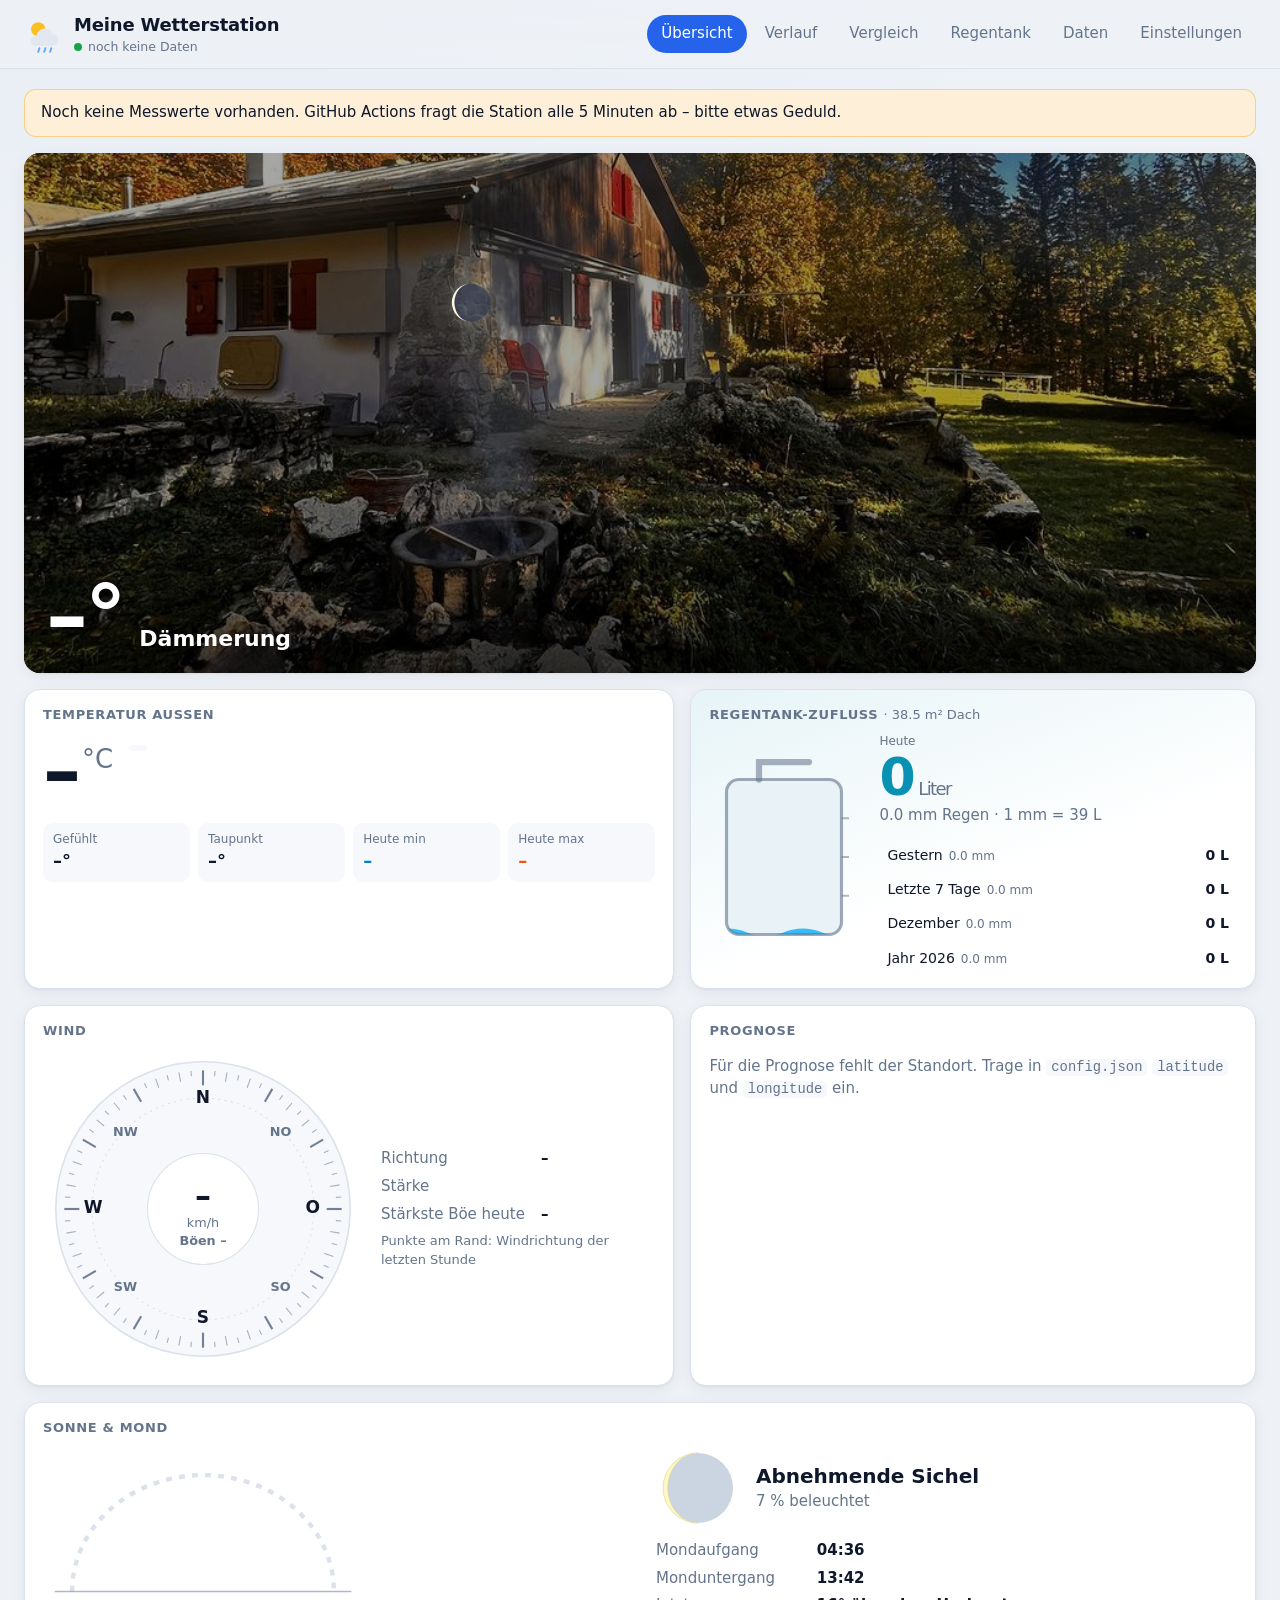
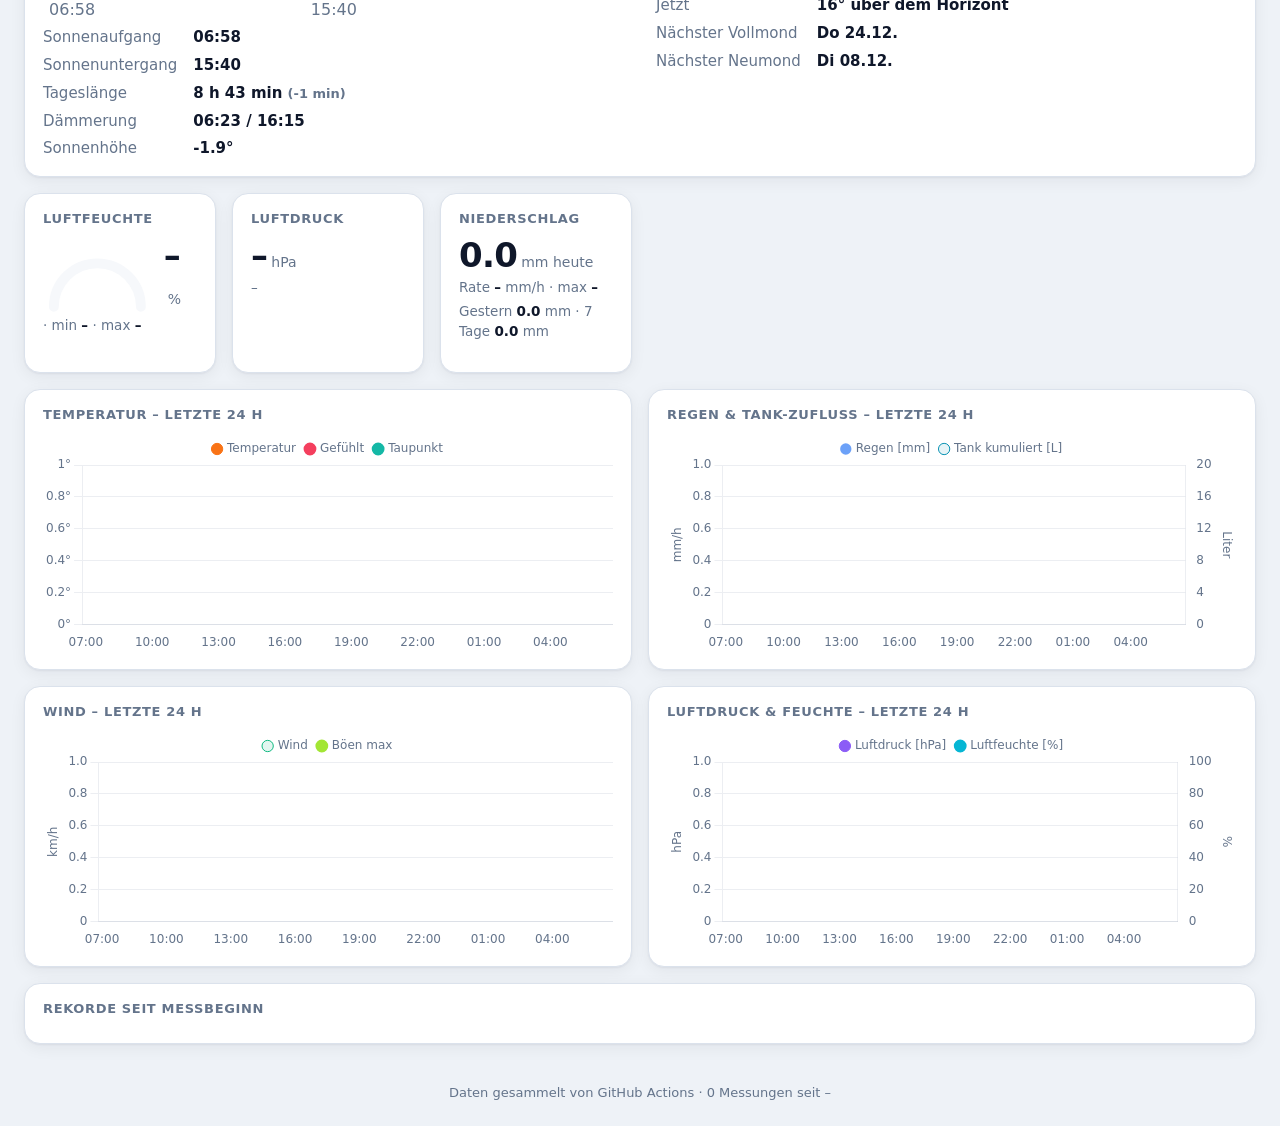
==== docs/index.html @ 7203192f "Add sun and moon: sunrise/sunset, day length, moon phase and times Computed in the browser with SunC" ====
<!doctype html>
<html lang="de-CH">
<head>
<meta charset="utf-8">
<meta name="viewport" content="width=device-width, initial-scale=1">
<meta name="theme-color" content="#0b1220">
<!-- Repository mit den gesammelten Daten (Zweig "daten") und config.json -->
<meta name="wetter-repo" content="pascalnufer75-prog/Wetterstation-">
<title>Wetterstation</title>
<link rel="icon" href="icon.svg" type="image/svg+xml">
<link rel="stylesheet" href="style.css">
</head>
<body>
<header class="topbar">
  <div class="brand">
    <svg viewBox="0 0 32 32" class="logo" aria-hidden="true"><circle cx="12" cy="12" r="6" fill="#fbbf24"/><path d="M9 26h15a5 5 0 0 0 0-10 7 7 0 0 0-13.5 1.5A4.3 4.3 0 0 0 9 26z" fill="#e2e8f0"/><path d="M13 28l-1 3M18 28l-1 3M23 28l-1 3" stroke="#60a5fa" stroke-width="1.6" stroke-linecap="round"/></svg>
    <div>
      <h1 id="stationName">Wetterstation</h1>
      <div class="status" id="status"><span class="dot"></span><span id="statusText">verbinde …</span></div>
    </div>
  </div>
  <nav class="tabs" id="tabs">
    <a href="#live" data-tab="live">Übersicht</a>
    <a href="#history" data-tab="history">Verlauf</a>
    <a href="#compare" data-tab="compare">Vergleich</a>
    <a href="#tank" data-tab="tank">Regentank</a>
    <a href="#data" data-tab="data">Daten</a>
    <a href="#settings" data-tab="settings">Einstellungen</a>
  </nav>
</header>

<main>
<div class="banner" id="banner" hidden></div>

<!-- ================================================================ ÜBERSICHT -->
<section id="tab-live" class="tab">
  <article class="scene-card" id="sceneCard">
    <img id="sceneImg" src="haus.jpg" alt="Das Haus mit der Wetterstation">
    <div class="scene-clouds"></div><div class="scene-fog"></div>
    <canvas id="sceneFx" aria-hidden="true"></canvas>
    <div id="sceneMoon" class="scene-moon" hidden></div>
    <div class="scene-info">
      <div class="scene-temp" id="sceneTemp">–</div>
      <div><div class="scene-cond" id="sceneCond">–</div><div class="scene-sub" id="sceneSub"></div></div>
    </div>
  </article>

  <div class="hero">
    <article class="card temp-card">
      <div class="card-title">Temperatur aussen</div>
      <div class="temp-main">
        <span class="big" id="tNow">–</span><span class="unit">°C</span>
        <span class="trend" id="tTrend"></span>
      </div>
      <div class="temp-sub">
        <div><span class="lbl">Gefühlt</span><b id="tFeels">–</b></div>
        <div><span class="lbl">Taupunkt</span><b id="tDew">–</b></div>
        <div><span class="lbl">Heute min</span><b class="cold" id="tMin">–</b></div>
        <div><span class="lbl">Heute max</span><b class="warm" id="tMax">–</b></div>
      </div>
      <div class="spark tall"><canvas id="sparkTemp"></canvas></div>
    </article>

    <article class="card tank-card">
      <div class="card-title">Regentank-Zufluss <span class="muted" id="tankRoof"></span></div>
      <div class="tank-wrap">
        <svg viewBox="0 0 120 160" class="tank" id="tankSvg" aria-label="Regentank">
          <defs>
            <clipPath id="tankClip"><rect x="14" y="22" width="92" height="124" rx="10"/></clipPath>
            <linearGradient id="water" x1="0" x2="0" y1="0" y2="1"><stop offset="0" stop-color="#38bdf8"/><stop offset="1" stop-color="#1d4ed8"/></linearGradient>
          </defs>
          <g id="rainDrops" class="drops"></g>
          <rect x="14" y="22" width="92" height="124" rx="10" class="tank-body"/>
          <g clip-path="url(#tankClip)">
            <g id="waterGroup" transform="translate(0,146)">
              <path class="wave wave2" d="M-120 4 Q -105 -2 -90 4 T -60 4 T -30 4 T 0 4 T 30 4 T 60 4 T 90 4 T 120 4 T 150 4 T 180 4 T 210 4 T 240 4 V 200 H -120 Z" fill="#1e40af" opacity=".55"/>
              <path class="wave" d="M-120 0 Q -105 -6 -90 0 T -60 0 T -30 0 T 0 0 T 30 0 T 60 0 T 90 0 T 120 0 T 150 0 T 180 0 T 210 0 T 240 0 V 200 H -120 Z" fill="url(#water)"/>
            </g>
          </g>
          <rect x="14" y="22" width="92" height="124" rx="10" class="tank-outline"/>
          <path d="M40 22 V8 H80" class="pipe"/>
          <g class="ticks"><path d="M106 53 h6 M106 84 h6 M106 115 h6"/></g>
        </svg>
        <div class="tank-info">
          <div class="lbl">Heute</div>
          <div class="liters"><span id="lToday">–</span><small> Liter</small></div>
          <div class="muted" id="mmToday">– mm Regen</div>
          <ul class="tank-list" id="tankList"></ul>
        </div>
      </div>
    </article>
  </div>

  <div class="hero">
    <article class="card wind-big">
      <div class="card-title">Wind</div>
      <div class="wc-wrap">
        <div id="windCompass" class="wc"></div>
        <dl class="info wc-info">
          <dt>Richtung</dt><dd id="wcFrom">–</dd>
          <dt>Stärke</dt><dd id="wcBft">–</dd>
          <dt>Stärkste Böe heute</dt><dd id="wcGustMax">–</dd>
          <dt class="muted small" style="grid-column:1/-1">Punkte am Rand: Windrichtung der letzten Stunde</dt>
        </dl>
      </div>
    </article>
    <article class="card" id="forecastCard">
      <div class="card-title">Prognose</div>
      <div class="fc-body"><p class="muted">Lade Prognose …</p></div>
    </article>
  </div>

  <article class="card" id="skyCard">
    <div class="card-title">Sonne &amp; Mond</div>
    <div class="sky-body"></div>
  </article>

  <div class="grid">
    <article class="card">
      <div class="card-title">Luftfeuchte</div>
      <div class="gauge-row">
        <svg viewBox="0 0 100 60" class="gauge"><path d="M10 55 A40 40 0 0 1 90 55" class="gauge-bg"/><path d="M10 55 A40 40 0 0 1 90 55" class="gauge-fg hum" id="humArc"/></svg>
        <div class="val"><span id="hNow">–</span><small>%</small></div>
      </div>
      <div class="sub"><span id="hTrend"></span> · min <b id="hMin">–</b> · max <b id="hMax">–</b></div>
    </article>

    <article class="card">
      <div class="card-title">Luftdruck</div>
      <div class="val"><span id="pNow">–</span><small>hPa</small></div>
      <div class="sub" id="pTrend">–</div>
      <div class="spark"><canvas id="sparkPress"></canvas></div>
    </article>

    <article class="card">
      <div class="card-title">Niederschlag</div>
      <div class="val"><span id="rToday">–</span><small>mm heute</small></div>
      <div class="sub">Rate <b id="rRate">–</b> mm/h · max <b id="rRateMax">–</b></div>
      <div class="sub">Gestern <b id="rYest">–</b> mm · 7 Tage <b id="rWeek">–</b> mm</div>
    </article>

    <article class="card" id="solarCard">
      <div class="card-title">Sonne &amp; UV</div>
      <div class="val"><span id="sNow">–</span><small>W/m²</small></div>
      <div class="uv-bar"><div class="uv-marker" id="uvMarker"></div></div>
      <div class="sub">UV-Index <b id="uvNow">–</b> <span id="uvTxt" class="muted"></span> · max <b id="uvMax">–</b></div>
    </article>

    <article class="card" id="indoorCard">
      <div class="card-title">Innen</div>
      <div class="val"><span id="iTemp">–</span><small>°C</small></div>
      <div class="sub">Luftfeuchte <b id="iHum">–</b> %</div>
    </article>
  </div>

  <div class="chart-grid">
    <article class="card"><div class="card-title">Temperatur – letzte 24 h</div><div class="chart-box"><canvas id="c24Temp"></canvas></div></article>
    <article class="card"><div class="card-title">Regen &amp; Tank-Zufluss – letzte 24 h</div><div class="chart-box"><canvas id="c24Rain"></canvas></div></article>
    <article class="card"><div class="card-title">Wind – letzte 24 h</div><div class="chart-box"><canvas id="c24Wind"></canvas></div></article>
    <article class="card"><div class="card-title">Luftdruck &amp; Feuchte – letzte 24 h</div><div class="chart-box"><canvas id="c24Press"></canvas></div></article>
  </div>

  <article class="card">
    <div class="card-title">Rekorde seit Messbeginn</div>
    <div class="records" id="records"></div>
  </article>
</section>

<!-- ================================================================ VERLAUF -->
<section id="tab-history" class="tab" hidden>
  <div class="toolbar card">
    <div class="seg" id="histPresets">
      <button data-days="1">24 h</button><button data-days="7" class="on">7 Tage</button>
      <button data-days="30">30 Tage</button><button data-days="365">12 Monate</button>
      <button data-days="all">Alles</button>
    </div>
    <label>von <input type="date" id="histFrom"></label>
    <label>bis <input type="date" id="histTo"></label>
    <label>Auflösung
      <select id="histBucket">
        <option value="auto">automatisch</option><option value="raw">Rohdaten</option>
        <option value="10min">10 Minuten</option><option value="hour">Stunde</option>
        <option value="day">Tag</option><option value="month">Monat</option><option value="year">Jahr</option>
      </select>
    </label>
    <span class="muted" id="histInfo"></span>
  </div>
  <div class="summary" id="histSummary"></div>
  <div class="chart-grid wide">
    <article class="card"><div class="card-title">Temperatur <span class="muted">(Band = Min/Max)</span></div><div class="chart-box tall"><canvas id="hTemp"></canvas></div></article>
    <article class="card"><div class="card-title">Niederschlag &amp; Regentank</div><div class="chart-box tall"><canvas id="hRain"></canvas></div></article>
    <article class="card"><div class="card-title">Wind &amp; Böen</div><div class="chart-box"><canvas id="hWind"></canvas></div></article>
    <article class="card"><div class="card-title">Windrose</div><div class="rose-wrap" id="rose"></div></article>
    <article class="card"><div class="card-title">Luftdruck</div><div class="chart-box"><canvas id="hPress"></canvas></div></article>
    <article class="card"><div class="card-title">Luftfeuchte</div><div class="chart-box"><canvas id="hHum"></canvas></div></article>
    <article class="card"><div class="card-title">Sonnenstrahlung &amp; UV</div><div class="chart-box"><canvas id="hSolar"></canvas></div></article>
    <article class="card"><div class="card-title">Innenraum</div><div class="chart-box"><canvas id="hIndoor"></canvas></div></article>
  </div>
</section>

<!-- ================================================================ VERGLEICH -->
<section id="tab-compare" class="tab" hidden>
  <div class="toolbar card">
    <div class="seg" id="cmpMode">
      <button data-mode="year" class="on">Jahre</button>
      <button data-mode="month">Monate</button>
      <button data-mode="day">Tage</button>
    </div>
    <label>Messgrösse
      <select id="cmpMetric">
        <option value="rain_l_cum">Regentank kumuliert [L]</option>
        <option value="rain_l">Regentank Zufluss [L]</option>
        <option value="rain_mm">Niederschlag [mm]</option>
        <option value="temp_out">Temperatur Mittel [°C]</option>
        <option value="temp_out_max">Temperatur Max [°C]</option>
        <option value="temp_out_min">Temperatur Min [°C]</option>
        <option value="hum_out">Luftfeuchte [%]</option>
        <option value="pressure">Luftdruck [hPa]</option>
        <option value="wind_speed">Wind Mittel [km/h]</option>
        <option value="wind_gust_max">Böen Max [km/h]</option>
        <option value="solar">Sonnenstrahlung [W/m²]</option>
      </select>
    </label>
    <label>hinzufügen <input id="cmpPick" type="month"></label>
    <button class="btn" id="cmpAdd">+ Zeitraum</button>
  </div>
  <div class="chips" id="cmpChips"></div>
  <article class="card"><div class="card-title" id="cmpTitle">Vergleich</div><div class="chart-box xl"><canvas id="cmpChart"></canvas></div></article>
  <article class="card"><div class="card-title">Kennzahlen im Vergleich</div><div class="table-wrap"><table class="tbl" id="cmpTable"></table></div></article>
</section>

<!-- ================================================================ REGENTANK -->
<section id="tab-tank" class="tab" hidden>
  <article class="card formula">
    <div>
      <div class="card-title">So wird gerechnet</div>
      <p class="big-formula"><b>1 mm</b> Regen auf <b>1 m²</b> = <b>1 Liter</b></p>
      <p id="formulaText"></p>
    </div>
    <div class="kpis" id="tankKpis"></div>
  </article>
  <div class="toolbar card">
    <div class="seg" id="tankGran">
      <button data-g="day">Tage (60)</button><button data-g="month" class="on">Monate</button><button data-g="year">Jahre</button>
    </div>
    <span class="muted" id="tankInfo"></span>
  </div>
  <article class="card"><div class="card-title" id="tankChartTitle">Zufluss pro Monat</div><div class="chart-box xl"><canvas id="tankChart"></canvas></div></article>
  <article class="card"><div class="card-title">Jahresverlauf kumuliert</div><div class="chart-box tall"><canvas id="tankCum"></canvas></div></article>
  <article class="card"><div class="card-title">Monatstabelle</div><div class="table-wrap"><table class="tbl" id="tankTable"></table></div></article>
</section>

<!-- ================================================================ DATEN -->
<section id="tab-data" class="tab" hidden>
  <div class="grid two">
    <article class="card">
      <div class="card-title">Datenbank</div>
      <dl class="info" id="dbInfo"></dl>
      <a class="btn primary" href="api/export?format=sqlite" id="dlSqlite">Komplette Datenbank (SQLite) herunterladen</a>
      <p class="muted small">Die SQLite-Datei lässt sich z.B. mit „DB Browser for SQLite“, Python, R oder Excel (Power Query) öffnen.</p>
    </article>
    <article class="card">
      <div class="card-title">Export als Tabelle</div>
      <form class="form" id="exportForm">
        <label>von <input type="date" name="from" id="exFrom"></label>
        <label>bis <input type="date" name="to" id="exTo"></label>
        <label>Auflösung
          <select name="bucket">
            <option value="raw">Rohdaten (jede Messung)</option><option value="10min">10 Minuten</option>
            <option value="hour">Stunde</option><option value="day" selected>Tag</option>
            <option value="month">Monat</option><option value="year">Jahr</option>
          </select>
        </label>
        <label>Format
          <select name="format"><option value="csv">CSV (Excel)</option><option value="json">JSON</option></select>
        </label>
        <button class="btn primary" type="submit">Herunterladen</button>
      </form>
      <p class="muted small">CSV mit Semikolon getrennt – öffnet direkt in Excel. Enthält Regen in mm und den Zufluss zum Regentank in Litern.</p>
    </article>
  </div>
</section>

<!-- ================================================================ EINSTELLUNGEN -->
<section id="tab-settings" class="tab" hidden>
  <div class="grid two">
    <article class="card">
      <div class="card-title">Station &amp; Dach</div>
      <form class="form" id="settingsForm">
        <label>Name der Station <input name="station_name"></label>
        <label>Dachfläche [m²] <input name="roof_area" type="number" step="0.1" min="0.1"></label>
        <label>Abflussbeiwert <input name="runoff_coefficient" type="number" step="0.01" min="0.05" max="1">
          <small>1.0 = jeder Tropfen landet im Tank. Realistisch: Ziegel 0.8–0.9, Blech 0.9–0.95, Flachdach Kies 0.5–0.6.</small></label>
        <label>Tankvolumen [L] <input name="tank_capacity" type="number" step="1" min="0"><small>optional, 0 = unbekannt</small></label>
        <p class="static-only muted small">Diese Werte gelten nur in diesem Browser. Für alle Geräte gleichzeitig: <code>config.json</code> im Repository auf GitHub bearbeiten.</p>
        <hr class="server-only">
        <label class="server-only">Live-URL der Station <input name="source_url" placeholder="https://…"></label>
        <label class="server-only">Format
          <select name="adapter">
            <option value="auto">automatisch erkennen</option><option value="weathercloud">Weathercloud (app.weathercloud.net/d…)</option><option value="generic">JSON / Text (generisch)</option>
            <option value="ecowitt_local">Ecowitt / Froggit Gateway (get_livedata_info)</option>
            <option value="clientraw">Weather Display clientraw.txt</option><option value="cumulus">Cumulus realtime.txt</option>
          </select>
        </label>
        <label class="server-only">Abfrageintervall [s] <input name="poll_interval" type="number" min="10" step="1"></label>
        <div class="row">
          <button class="btn server-only" type="button" id="testSource">Quelle testen</button>
          <button class="btn primary" type="submit">Speichern</button>
        </div>
        <div id="settingsMsg" class="msg"></div>
      </form>
    </article>
    <article class="card server-only">
      <div class="card-title">Test-Ergebnis</div>
      <div id="testResult" class="muted">Mit „Quelle testen“ siehst du, welche Messwerte aus der Live-URL gelesen werden.</div>
    </article>
    <article class="card static-only">
      <div class="card-title">Datenquelle</div>
      <p>Die Station wird alle 5 Minuten von <b>GitHub Actions</b> abgefragt (Workflow „Wetterdaten sammeln“).
        Die Messwerte liegen als CSV-Dateien im Zweig <code>daten</code> deines Repositorys.</p>
      <p class="muted small">Station ändern: im Repository die Datei <code>config.json</code> öffnen, beim Eintrag <code>source_url</code> die neue Adresse eintragen und speichern.</p>
      <dl class="info" id="sourceInfo"></dl>
    </article>
  </div>
</section>
</main>

<footer class="foot muted small"><span id="footStore">Daten werden lokal in SQLite gespeichert</span> · <span id="footInfo"></span></footer>

<script src="vendor/chart.umd.js"></script>
<script src="vendor/chartjs-adapter-date-fns.bundle.min.js"></script>
<script src="static-backend.js"></script>
<script src="vendor/suncalc.js"></script>
<script src="extras.js"></script>
<script src="app.js"></script>
</body>
</html>
---- docs/style.css ----
:root {
  --bg: #eef2f7;
  --bg2: #e3e9f2;
  --card: #ffffff;
  --card2: #f6f8fb;
  --line: #dbe2ec;
  --text: #0f172a;
  --muted: #64748b;
  --accent: #2563eb;
  --warm: #ea580c;
  --cold: #0284c7;
  --rain: #2563eb;
  --tank: #0891b2;
  --good: #16a34a;
  --bad: #dc2626;
  --shadow: 0 1px 2px rgba(15, 23, 42, .05), 0 4px 16px rgba(15, 23, 42, .06);
  --radius: 16px;
  color-scheme: light;
}
@media (prefers-color-scheme: dark) {
  :root {
    --bg: #0b1220;
    --bg2: #0f1a2e;
    --card: #131d31;
    --card2: #18243b;
    --line: #23324d;
    --text: #e6edf7;
    --muted: #8a9bb5;
    --accent: #60a5fa;
    --warm: #fb923c;
    --cold: #38bdf8;
    --rain: #60a5fa;
    --tank: #22d3ee;
    --good: #4ade80;
    --bad: #f87171;
    --shadow: 0 1px 2px rgba(0, 0, 0, .3), 0 8px 24px rgba(0, 0, 0, .25);
    color-scheme: dark;
  }
}

* { box-sizing: border-box; }
html, body { margin: 0; }
body {
  font: 15px/1.45 system-ui, -apple-system, "Segoe UI", Roboto, "Helvetica Neue", Arial, sans-serif;
  color: var(--text);
  background: radial-gradient(1200px 600px at 10% -10%, var(--bg2), transparent), var(--bg);
  min-height: 100vh;
  font-variant-numeric: tabular-nums;
}
a { color: var(--accent); }
.muted { color: var(--muted); }
.small { font-size: 13px; }
.cold { color: var(--cold); }
.warm { color: var(--warm); }

/* ---------- Kopfzeile */
.topbar {
  position: sticky; top: 0; z-index: 10;
  display: flex; align-items: center; justify-content: space-between; gap: 16px; flex-wrap: wrap;
  padding: 12px 24px;
  background: color-mix(in srgb, var(--bg) 82%, transparent);
  backdrop-filter: blur(12px);
  border-bottom: 1px solid var(--line);
}
.brand { display: flex; align-items: center; gap: 12px; }
.logo { width: 38px; height: 38px; }
h1 { font-size: 18px; margin: 0; letter-spacing: -.01em; }
.status { font-size: 12.5px; color: var(--muted); display: flex; align-items: center; gap: 6px; }
.dot { width: 8px; height: 8px; border-radius: 50%; background: var(--muted); }
.status.ok .dot { background: var(--good); box-shadow: 0 0 0 0 var(--good); animation: pulse 2s infinite; }
.status.err .dot { background: var(--bad); }
.status.demo .dot { background: #f59e0b; }
@keyframes pulse { 0% { box-shadow: 0 0 0 0 color-mix(in srgb, var(--good) 60%, transparent); } 100% { box-shadow: 0 0 0 8px transparent; } }

.tabs { display: flex; gap: 4px; overflow-x: auto; scrollbar-width: none; }
.tabs a {
  padding: 8px 14px; border-radius: 999px; text-decoration: none; color: var(--muted);
  font-weight: 500; white-space: nowrap; transition: background .15s, color .15s;
}
.tabs a:hover { color: var(--text); background: var(--card2); }
.tabs a.on { color: #fff; background: var(--accent); }
@media (prefers-color-scheme: dark) { .tabs a.on { color: #0b1220; } }

main { max-width: 1320px; margin: 0 auto; padding: 20px 24px 40px; display: grid; gap: 16px; }
.tab { display: grid; gap: 16px; }
.tab[hidden] { display: none; }
.banner { padding: 12px 16px; border-radius: 12px; background: color-mix(in srgb, #f59e0b 16%, var(--card)); border: 1px solid color-mix(in srgb, #f59e0b 40%, transparent); }

/* ---------- Karten */
.card {
  background: var(--card); border: 1px solid var(--line); border-radius: var(--radius);
  padding: 16px 18px; box-shadow: var(--shadow); min-width: 0;
}
.card-title { font-size: 13px; font-weight: 600; color: var(--muted); text-transform: uppercase; letter-spacing: .05em; margin-bottom: 8px; }
.card-title .muted { text-transform: none; letter-spacing: 0; font-weight: 400; }
.val { font-size: 34px; font-weight: 650; letter-spacing: -.02em; line-height: 1.1; }
.val small { font-size: 14px; color: var(--muted); font-weight: 500; margin-left: 4px; letter-spacing: 0; }
.sub { color: var(--muted); font-size: 13.5px; margin-top: 4px; }
.sub b { color: var(--text); font-weight: 600; }

.hero { display: grid; grid-template-columns: 1.15fr 1fr; gap: 16px; }
.grid { display: grid; grid-template-columns: repeat(auto-fill, minmax(190px, 1fr)); gap: 16px; }
.grid.two { grid-template-columns: repeat(auto-fit, minmax(320px, 1fr)); }
.chart-grid { display: grid; grid-template-columns: repeat(auto-fit, minmax(420px, 1fr)); gap: 16px; }
.chart-box { position: relative; height: 220px; }
.chart-box.tall { height: 300px; }
.chart-box.xl { height: 380px; }

/* ---------- Temperatur */
.temp-card { display: flex; flex-direction: column; }
.temp-main { display: flex; align-items: flex-start; gap: 4px; }
.big { font-size: 76px; font-weight: 700; letter-spacing: -.04em; line-height: 1; }
.temp-main .unit { font-size: 26px; color: var(--muted); margin-top: 8px; }
.trend { margin-left: 12px; margin-top: 12px; font-size: 14px; padding: 3px 9px; border-radius: 999px; background: var(--card2); color: var(--muted); }
.trend.up { color: var(--warm); }
.trend.down { color: var(--cold); }
.temp-sub { display: grid; grid-template-columns: repeat(4, 1fr); gap: 8px; margin: 14px 0 6px; }
.temp-sub div { background: var(--card2); border-radius: 10px; padding: 8px 10px; }
.temp-sub .lbl, .lbl { display: block; font-size: 12px; color: var(--muted); }
.temp-sub b { font-size: 18px; }
.spark { position: relative; height: 50px; margin-top: 8px; }
.spark.tall { height: 76px; margin-top: auto; }

/* ---------- Tank */
.tank-card { background: linear-gradient(160deg, color-mix(in srgb, var(--tank) 10%, var(--card)), var(--card) 60%); }
.tank-wrap { display: flex; gap: 20px; align-items: center; }
.tank { width: 150px; flex: none; overflow: visible; }
.tank-body { fill: color-mix(in srgb, var(--tank) 6%, var(--card2)); }
.tank-outline { fill: none; stroke: var(--muted); stroke-width: 2.5; opacity: .6; }
.pipe { fill: none; stroke: var(--muted); stroke-width: 5; stroke-linecap: round; opacity: .55; }
.ticks path { stroke: var(--muted); stroke-width: 1.5; opacity: .5; }
#waterGroup { transition: transform 1.6s cubic-bezier(.2, .8, .2, 1); }
.wave { animation: wave 4s linear infinite; }
.wave2 { animation-duration: 6s; animation-direction: reverse; }
@keyframes wave { from { transform: translateX(0); } to { transform: translateX(60px); } }
.drops line { stroke: var(--rain); stroke-width: 2; stroke-linecap: round; animation: drop 1s linear infinite; opacity: 0; }
@keyframes drop { 0% { transform: translateY(-14px); opacity: 0; } 20% { opacity: .9; } 100% { transform: translateY(18px); opacity: 0; } }
.tank-info { flex: 1; min-width: 0; }
.liters { font-size: 52px; font-weight: 700; color: var(--tank); letter-spacing: -.03em; line-height: 1.05; }
.liters small { font-size: 18px; color: var(--muted); font-weight: 500; }
.tank-list { list-style: none; padding: 0; margin: 14px 0 0; display: grid; gap: 6px; }
.tank-list li { display: grid; grid-template-columns: 1fr auto; gap: 8px; align-items: center; font-size: 14px; position: relative; padding: 4px 8px; border-radius: 8px; overflow: hidden; }
.tank-list li .bar { position: absolute; inset: 0 auto 0 0; background: color-mix(in srgb, var(--tank) 14%, transparent); border-radius: 8px; z-index: 0; transition: width 1s; }
.tank-list li span { position: relative; z-index: 1; }
.tank-list li b { position: relative; z-index: 1; }
.tank-list li em { font-style: normal; color: var(--muted); font-size: 12px; margin-left: 6px; }

/* ---------- Gauge, Kompass, UV */
.gauge-row { display: flex; align-items: flex-end; gap: 12px; }
.gauge { width: 110px; }
.gauge-bg, .gauge-fg { fill: none; stroke-width: 9; stroke-linecap: round; }
.gauge-bg { stroke: var(--card2); }
.gauge-fg { stroke: var(--accent); stroke-dasharray: 126 126; stroke-dashoffset: 126; transition: stroke-dashoffset 1s; }
.gauge-fg.hum { stroke: #06b6d4; }
.wind-row { display: flex; gap: 10px; align-items: center; }
.compass { width: 84px; flex: none; }
.wind-card .val { font-size: 28px; }
.compass-ring { fill: var(--card2); stroke: var(--line); stroke-width: 1.5; }
.compass-ticks line { stroke: var(--muted); stroke-width: 1; opacity: .5; }
.cdir { font-size: 9px; font-weight: 700; fill: var(--muted); text-anchor: middle; }
.wind-arrow { transform-origin: 50px 50px; transition: transform 1.2s cubic-bezier(.3, 1.4, .5, 1); }
.wind-arrow path { fill: #10b981; stroke: #10b981; }
.compass-center { fill: var(--card); stroke: var(--line); }
.cspeed { font-size: 11px; font-weight: 700; fill: var(--text); text-anchor: middle; }
.uv-bar { height: 8px; border-radius: 4px; margin: 10px 0 6px; position: relative;
  background: linear-gradient(90deg, #22c55e 0 18%, #eab308 18% 45%, #f97316 45% 64%, #ef4444 64% 91%, #a855f7 91%); }
.uv-marker { position: absolute; top: -4px; width: 4px; height: 16px; border-radius: 2px; background: var(--text); left: 0; transition: left 1s; box-shadow: 0 0 0 2px var(--card); }

/* ---------- Rekorde */
.records { display: grid; grid-template-columns: repeat(auto-fill, minmax(190px, 1fr)); gap: 10px; }
.rec { background: var(--card2); border-radius: 12px; padding: 10px 12px; }
.rec .v { font-size: 19px; font-weight: 650; }
.rec .d { font-size: 12px; color: var(--muted); }

/* ---------- Werkzeugleisten, Formulare */
.toolbar { display: flex; flex-wrap: wrap; gap: 12px 18px; align-items: center; padding: 12px 16px; }
.toolbar label { display: flex; align-items: center; gap: 8px; color: var(--muted); font-size: 14px; }
.seg { display: inline-flex; background: var(--card2); border-radius: 999px; padding: 3px; border: 1px solid var(--line); flex-wrap: wrap; }
.seg button { border: 0; background: none; color: var(--muted); padding: 6px 13px; border-radius: 999px; cursor: pointer; font: inherit; font-size: 14px; }
.seg button.on { background: var(--card); color: var(--text); box-shadow: var(--shadow); font-weight: 600; }
input, select {
  font: inherit; font-size: 14px; color: var(--text); background: var(--card2);
  border: 1px solid var(--line); border-radius: 9px; padding: 7px 10px; min-width: 0;
}
input:focus, select:focus { outline: 2px solid color-mix(in srgb, var(--accent) 50%, transparent); outline-offset: 1px; }
.btn {
  display: inline-block; font: inherit; font-size: 14px; font-weight: 600; cursor: pointer; text-decoration: none;
  padding: 8px 14px; border-radius: 10px; border: 1px solid var(--line); background: var(--card2); color: var(--text);
}
.btn:hover { border-color: var(--accent); }
.btn.primary { background: var(--accent); border-color: var(--accent); color: #fff; }
@media (prefers-color-scheme: dark) { .btn.primary { color: #0b1220; } }
.form { display: grid; gap: 12px; }
.form label { display: grid; gap: 5px; font-size: 14px; color: var(--muted); }
.form small { font-size: 12px; }
.form hr { border: 0; border-top: 1px solid var(--line); width: 100%; margin: 4px 0; }
.row { display: flex; gap: 10px; flex-wrap: wrap; }
.msg { font-size: 14px; min-height: 1.2em; }
.msg.ok { color: var(--good); }
.msg.err { color: var(--bad); }
.info { display: grid; grid-template-columns: auto 1fr; gap: 6px 16px; margin: 0 0 16px; }
.info dt { color: var(--muted); }
.info dd { margin: 0; font-weight: 600; }

/* ---------- Vergleich */
.chips { display: flex; flex-wrap: wrap; gap: 8px; }
.chip { display: inline-flex; align-items: center; gap: 8px; padding: 5px 6px 5px 12px; border-radius: 999px; background: var(--card); border: 1px solid var(--line); font-size: 14px; font-weight: 600; box-shadow: var(--shadow); }
.chip i { width: 10px; height: 10px; border-radius: 50%; display: inline-block; }
.chip button { border: 0; background: var(--card2); color: var(--muted); width: 22px; height: 22px; border-radius: 50%; cursor: pointer; font-size: 14px; line-height: 1; }
.chip button:hover { color: var(--bad); }

.table-wrap { overflow-x: auto; }
.tbl { width: 100%; border-collapse: collapse; font-size: 14px; }
.tbl th, .tbl td { padding: 8px 10px; text-align: right; border-bottom: 1px solid var(--line); white-space: nowrap; }
.tbl th:first-child, .tbl td:first-child { text-align: left; }
.tbl th { color: var(--muted); font-weight: 600; font-size: 12.5px; text-transform: uppercase; letter-spacing: .03em; }
.tbl tr:hover td { background: var(--card2); }
.tbl td .bar-cell { display: inline-block; height: 8px; border-radius: 4px; background: var(--tank); vertical-align: middle; margin-right: 8px; opacity: .7; }
.tbl tfoot td { font-weight: 700; border-bottom: 0; }

.summary { display: grid; grid-template-columns: repeat(auto-fill, minmax(170px, 1fr)); gap: 12px; }
.summary .card { padding: 12px 14px; }
.summary .val { font-size: 24px; }

/* ---------- Regentank-Seite */
.formula { display: grid; grid-template-columns: minmax(260px, 1fr) 2fr; gap: 20px; align-items: center; }
.big-formula { font-size: 22px; margin: 4px 0 8px; }
.kpis { display: grid; grid-template-columns: repeat(auto-fill, minmax(140px, 1fr)); gap: 10px; }
.kpi { background: var(--card2); border-radius: 12px; padding: 10px 12px; }
.kpi .v { font-size: 24px; font-weight: 700; color: var(--tank); }
.kpi .v small { font-size: 13px; color: var(--muted); font-weight: 500; }
.kpi .l { font-size: 12px; color: var(--muted); }

.rose-wrap { display: flex; justify-content: center; align-items: center; min-height: 220px; }
.rose-wrap svg { width: 100%; max-width: 300px; }
.rose-wrap text { fill: var(--muted); font-size: 10px; text-anchor: middle; }

.foot { text-align: center; padding: 0 16px 24px; }
.card[hidden] { display: none; }
body:not(.static-mode) .static-only { display: none; }
body.static-mode .server-only { display: none; }
code { font-size: .92em; background: var(--card2); padding: 1px 5px; border-radius: 5px; }

/* ---------- Mobil */
@media (max-width: 900px) {
  .hero, .formula { grid-template-columns: 1fr; }
  .chart-grid { grid-template-columns: 1fr; }
}
@media (max-width: 560px) {
  .topbar { padding: 10px 16px; }
  main { padding: 14px 16px 30px; }
  .big { font-size: 60px; }
  .temp-sub { grid-template-columns: repeat(2, 1fr); }
  .tank-wrap { flex-direction: column; align-items: stretch; }
  .tank { width: 120px; align-self: center; }
  .chart-box.xl { height: 300px; }
}

/* ---------- Live-Bild vom Haus */
.scene-card {
  position: relative; overflow: hidden; border-radius: var(--radius); box-shadow: var(--shadow);
  height: clamp(300px, 52vw, 520px); background: #0b1220; isolation: isolate;
}
#sceneImg { position: absolute; inset: 0; width: 100%; height: 100%; object-fit: cover; object-position: 45% 58%; transition: filter 2s; }
#sceneFx { position: absolute; inset: 0; width: 100%; height: 100%; pointer-events: none; }
.scene-clouds {
  position: absolute; inset: 0 0 40% 0; pointer-events: none; opacity: calc(var(--cloud, 0) * 0.9);
  background:
    radial-gradient(60% 45% at 20% 20%, rgba(210,215,225,.9), transparent 70%),
    radial-gradient(50% 40% at 70% 10%, rgba(190,198,210,.85), transparent 70%),
    radial-gradient(45% 35% at 95% 35%, rgba(200,205,215,.8), transparent 70%),
    linear-gradient(rgba(150,160,175,.55), transparent);
  background-size: 200% 100%; animation: clouds 90s linear infinite alternate; transition: opacity 2s;
}
@keyframes clouds { from { background-position: 0 0; } to { background-position: 100% 0; } }
.scene-fog { position: absolute; inset: 0; pointer-events: none; opacity: 0; transition: opacity 2s;
  background: linear-gradient(rgba(225,230,235,.25), rgba(225,230,235,.85) 70%); }
.scene-card.fog .scene-fog { opacity: 1; }
.scene-card.frost::after { content: ""; position: absolute; inset: 0; pointer-events: none;
  background: radial-gradient(120% 90% at 50% 40%, transparent 55%, rgba(190,225,255,.35)); }
.scene-card.night::before { content: ""; position: absolute; inset: 0; pointer-events: none; z-index: 1;
  background: linear-gradient(rgba(5,10,35,.55), rgba(5,10,35,.15) 60%, rgba(5,10,35,.4)); }
.scene-info {
  position: absolute; left: 0; right: 0; bottom: 0; z-index: 2; display: flex; align-items: flex-end; gap: 16px;
  padding: 60px 22px 18px; color: #fff; background: linear-gradient(transparent, rgba(0,0,0,.6));
  text-shadow: 0 1px 8px rgba(0,0,0,.5);
}
.scene-temp { font-size: clamp(52px, 11vw, 84px); font-weight: 700; letter-spacing: -.04em; line-height: .9; }
.scene-cond { font-size: 22px; font-weight: 650; }
.scene-sub { font-size: 14px; opacity: .9; }

/* ---------- Wind-Kompass */
.wc-wrap { display: flex; gap: 18px; align-items: center; flex-wrap: wrap; }
.wc { flex: 1 1 240px; max-width: 320px; margin: 0 auto; }
.wc svg { width: 100%; display: block; }
.wc-info { flex: 1 1 180px; margin: 0; }
.wc-bg { fill: var(--card2); stroke: var(--line); stroke-width: 1.5; }
.wc-inner { fill: none; stroke: var(--line); stroke-dasharray: 2 4; }
.wc-tick { stroke: var(--muted); stroke-width: 1; opacity: .55; }
.wc-tick.major { stroke-width: 2; opacity: .9; }
.wc-label { fill: var(--muted); font-size: 12px; font-weight: 600; text-anchor: middle; }
.wc-label.card { fill: var(--text); font-size: 16px; font-weight: 800; }
.wc-trail { fill: #10b981; }
.wc-arrow { transform-origin: 150px 150px; transition: transform 1.4s cubic-bezier(.3, 1.3, .5, 1); }
.wc-from { fill: #10b981; }
.wc-shaft { stroke: #10b981; stroke-width: 4; stroke-linecap: round; opacity: .55; }
.wc-head { fill: #10b981; opacity: .8; }
.wc-center { fill: var(--card); stroke: var(--line); }
.wc-speed { font-size: 30px; font-weight: 750; fill: var(--text); text-anchor: middle; }
.wc-unit { font-size: 12px; fill: var(--muted); text-anchor: middle; }
.wc-gust { font-size: 12px; font-weight: 600; fill: var(--muted); text-anchor: middle; }

/* ---------- Prognose */
.fc-hours { display: grid; grid-template-columns: repeat(8, minmax(44px, 1fr)); gap: 4px; text-align: center; overflow-x: auto; font-size: 13px; }
.fc-h { background: var(--card2); border-radius: 10px; padding: 6px 2px; }
.fc-icon { font-size: 24px; line-height: 1.3; }
.fc-rain { color: var(--rain); font-size: 11px; min-height: 14px; }
.fc-tank { margin: 12px 0; padding: 8px 12px; border-radius: 10px; font-size: 14px;
  background: color-mix(in srgb, var(--tank) 12%, transparent); }
.fc-tank b { color: var(--tank); }
.fc-days { display: grid; gap: 4px; }
.fc-d { display: grid; grid-template-columns: 52px 30px 34px 1fr 34px minmax(96px, auto); gap: 8px; align-items: center; font-size: 14px; }
.fc-d .fc-icon { font-size: 20px; }
.fc-bar { height: 6px; border-radius: 3px; background: var(--card2); position: relative; }
.fc-bar i { position: absolute; top: 0; bottom: 0; border-radius: 3px; left: calc(var(--a) * 100%); right: calc((1 - var(--b)) * 100%);
  background: linear-gradient(90deg, var(--cold), var(--warm)); }
.fc-mm { text-align: right; color: var(--muted); font-size: 13px; }
.fc-mm b { color: var(--tank); }
@media (max-width: 560px) {
  .fc-d { grid-template-columns: 44px 26px 30px 1fr 30px; }
  .fc-mm { grid-column: 2 / -1; text-align: left; margin-top: -4px; }
}

/* ---------- Sonne & Mond */
.sky-body { display: grid; grid-template-columns: repeat(auto-fit, minmax(260px, 1fr)); gap: 20px 32px; }
.sky-col { display: grid; gap: 10px; align-content: start; }
.sky-info { margin: 0; }
.sun-arc { width: 100%; max-width: 320px; }
.arc-bg { fill: none; stroke: var(--line); stroke-width: 3; stroke-dasharray: 4 5; }
.arc-done { fill: none; stroke: #f59e0b; stroke-width: 3.5; stroke-linecap: round; }
.arc-horizon { stroke: var(--muted); stroke-width: 1; opacity: .5; }
.arc-sun { fill: #fbbf24; stroke: #fde68a; stroke-width: 4; filter: drop-shadow(0 0 6px rgba(251,191,36,.8)); }
.arc-t { font-size: 11px; fill: var(--muted); text-anchor: middle; }
.moon-row { display: flex; align-items: center; gap: 16px; }
.moon-name { font-size: 20px; font-weight: 650; }
.moon-dark { fill: #334155; }
.moon-lit { fill: #f8f4dc; }
@media (prefers-color-scheme: light) { .moon-dark { fill: #cbd5e1; } .moon-lit { fill: #fef9c3; stroke: #e2d78f; stroke-width: .5; } }
.scene-moon { position: absolute; z-index: 1; transform: translate(-50%, -50%); filter: drop-shadow(0 0 14px rgba(255,250,220,.6)); pointer-events: none; }
.scene-moon .moon-dark { fill: rgba(40,50,80,.55); }
.scene-moon .moon-lit { fill: #fdf8e1; stroke: none; }
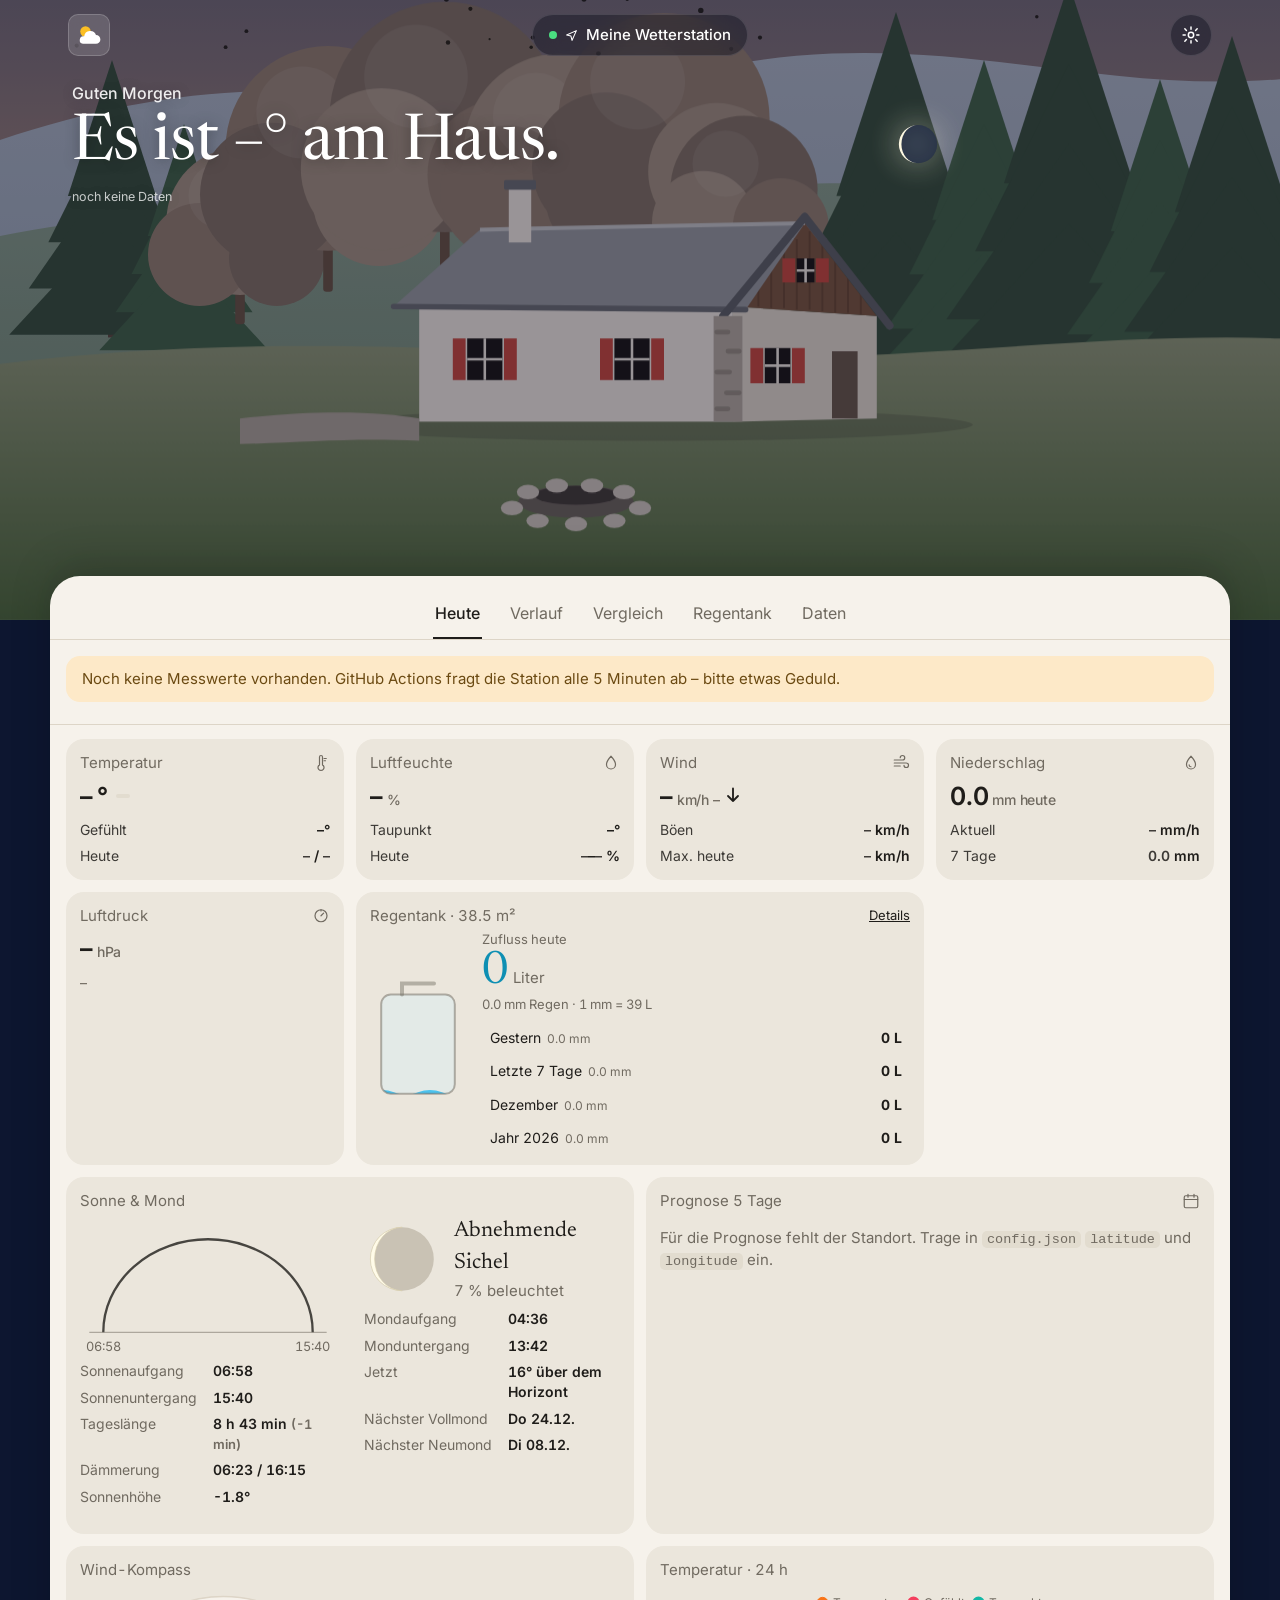
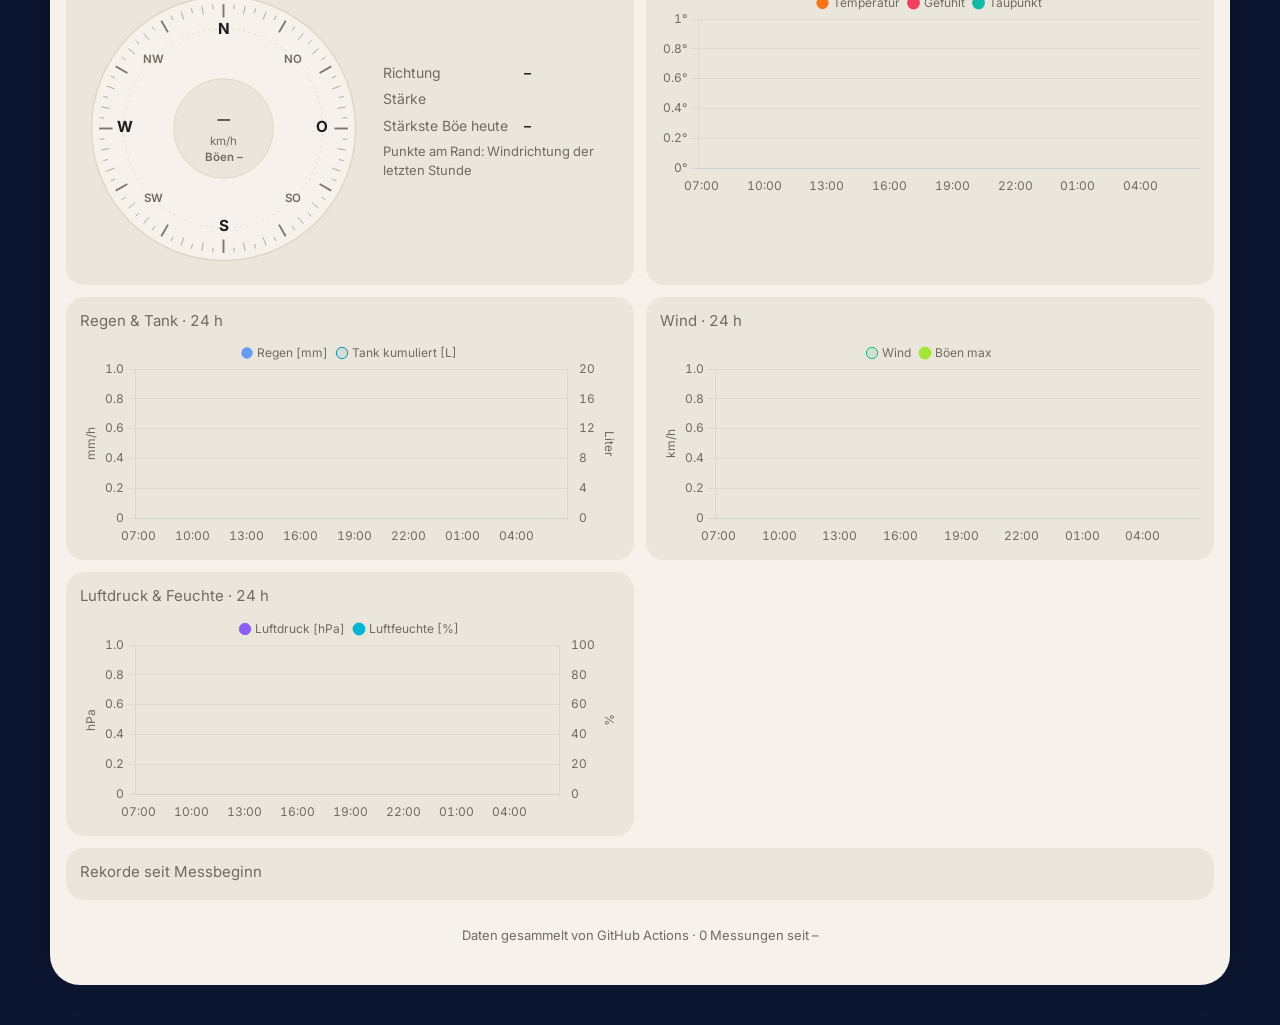
==== commit 7c15ffec: "Redesign: illustrated house, serif headline, warm sheet with tiles Inspired by the reference the use" ====
--- a/docs/index.html
+++ b/docs/index.html
@@ -2,98 +2,140 @@
 <html lang="de-CH">
 <head>
 <meta charset="utf-8">
-<meta name="viewport" content="width=device-width, initial-scale=1">
-<meta name="theme-color" content="#0b1220">
+<meta name="viewport" content="width=device-width, initial-scale=1, viewport-fit=cover">
+<meta name="theme-color" content="#0d1630">
 <!-- Repository mit den gesammelten Daten (Zweig "daten") und config.json -->
 <meta name="wetter-repo" content="pascalnufer75-prog/Wetterstation-">
 <title>Wetterstation</title>
 <link rel="icon" href="icon.svg" type="image/svg+xml">
+<link rel="preconnect" href="https://fonts.googleapis.com">
+<link rel="preconnect" href="https://fonts.gstatic.com" crossorigin>
+<link href="https://fonts.googleapis.com/css2?family=Inter:wght@400;500;600;700&family=Newsreader:opsz,wght@6..72,400;6..72,500&display=swap" rel="stylesheet">
 <link rel="stylesheet" href="style.css">
 </head>
-<body>
-<header class="topbar">
-  <div class="brand">
-    <svg viewBox="0 0 32 32" class="logo" aria-hidden="true"><circle cx="12" cy="12" r="6" fill="#fbbf24"/><path d="M9 26h15a5 5 0 0 0 0-10 7 7 0 0 0-13.5 1.5A4.3 4.3 0 0 0 9 26z" fill="#e2e8f0"/><path d="M13 28l-1 3M18 28l-1 3M23 28l-1 3" stroke="#60a5fa" stroke-width="1.6" stroke-linecap="round"/></svg>
-    <div>
-      <h1 id="stationName">Wetterstation</h1>
-      <div class="status" id="status"><span class="dot"></span><span id="statusText">verbinde …</span></div>
-    </div>
-  </div>
-  <nav class="tabs" id="tabs">
-    <a href="#live" data-tab="live">Übersicht</a>
+<body data-tab="live">
+
+<!-- ================================================================ HAUS & SCHLAGZEILE -->
+<header class="hero" id="sceneCard">
+  <svg id="houseArt" viewBox="0 0 800 600" preserveAspectRatio="xMidYMax slice" aria-hidden="true"></svg>
+  <canvas id="sceneFx" aria-hidden="true"></canvas>
+  <div id="sceneMoon" class="scene-moon" hidden></div>
+  <div class="hero-top">
+    <a class="brand-badge" href="#live" aria-label="Übersicht">
+      <svg viewBox="0 0 32 32" aria-hidden="true"><circle cx="12" cy="12" r="6" fill="#fbbf24"/><path d="M9 26h15a5 5 0 0 0 0-10 7 7 0 0 0-13.5 1.5A4.3 4.3 0 0 0 9 26z" fill="#fff"/></svg>
+    </a>
+    <div class="loc-pill"><span class="status" id="status"><span class="dot"></span></span><svg viewBox="0 0 24 24" class="loc-ico" aria-hidden="true"><path d="M3 11l18-8-8 18-2-8z"/></svg><span id="stationName">Wetterstation</span></div>
+    <a class="round-btn" href="#settings" aria-label="Einstellungen" data-tab="settings">
+      <svg viewBox="0 0 24 24" aria-hidden="true"><circle cx="12" cy="12" r="3.2"/><path d="M12 2.5v2.6M12 18.9v2.6M4.6 4.6l1.9 1.9M17.5 17.5l1.9 1.9M2.5 12h2.6M18.9 12h2.6M4.6 19.4l1.9-1.9M17.5 6.5l1.9-1.9"/></svg>
+    </a>
+  </div>
+  <div class="hero-text">
+    <div class="greeting" id="greeting">&nbsp;</div>
+    <h1 class="headline" id="headline">&nbsp;</h1>
+    <div class="dayline" id="dayline"></div>
+    <div class="statusline" id="statusText">verbinde …</div>
+  </div>
+</header>
+
+<main class="sheet">
+  <nav class="sheet-tabs" id="tabs">
+    <a href="#live" data-tab="live">Heute</a>
     <a href="#history" data-tab="history">Verlauf</a>
     <a href="#compare" data-tab="compare">Vergleich</a>
     <a href="#tank" data-tab="tank">Regentank</a>
     <a href="#data" data-tab="data">Daten</a>
-    <a href="#settings" data-tab="settings">Einstellungen</a>
   </nav>
-</header>
-
-<main>
-<div class="banner" id="banner" hidden></div>
-
-<!-- ================================================================ ÜBERSICHT -->
+  <div class="banner" id="banner" hidden></div>
+
+<!-- ================================================================ HEUTE -->
 <section id="tab-live" class="tab">
-  <article class="scene-card" id="sceneCard">
-    <img id="sceneImg" src="haus.jpg" alt="Das Haus mit der Wetterstation">
-    <div class="scene-clouds"></div><div class="scene-fog"></div>
-    <canvas id="sceneFx" aria-hidden="true"></canvas>
-    <div id="sceneMoon" class="scene-moon" hidden></div>
-    <div class="scene-info">
-      <div class="scene-temp" id="sceneTemp">–</div>
-      <div><div class="scene-cond" id="sceneCond">–</div><div class="scene-sub" id="sceneSub"></div></div>
-    </div>
-  </article>
-
-  <div class="hero">
-    <article class="card temp-card">
-      <div class="card-title">Temperatur aussen</div>
-      <div class="temp-main">
-        <span class="big" id="tNow">–</span><span class="unit">°C</span>
-        <span class="trend" id="tTrend"></span>
-      </div>
-      <div class="temp-sub">
-        <div><span class="lbl">Gefühlt</span><b id="tFeels">–</b></div>
-        <div><span class="lbl">Taupunkt</span><b id="tDew">–</b></div>
-        <div><span class="lbl">Heute min</span><b class="cold" id="tMin">–</b></div>
-        <div><span class="lbl">Heute max</span><b class="warm" id="tMax">–</b></div>
-      </div>
-      <div class="spark tall"><canvas id="sparkTemp"></canvas></div>
-    </article>
-
-    <article class="card tank-card">
-      <div class="card-title">Regentank-Zufluss <span class="muted" id="tankRoof"></span></div>
+  <div class="hourly" id="hourly" hidden></div>
+
+  <div class="tiles">
+    <article class="tile">
+      <div class="tile-head"><span>Temperatur</span><svg class="ti" viewBox="0 0 24 24"><path d="M10 14.5V4a2 2 0 0 1 4 0v10.5a4 4 0 1 1-4 0z"/><path d="M16 6h3M16 9h2"/></svg></div>
+      <div class="tile-val"><span id="tNow">–</span>°<span class="trend" id="tTrend"></span></div>
+      <div class="tile-row"><span>Gefühlt</span><b id="tFeels">–</b></div>
+      <div class="tile-row"><span>Heute</span><b><span class="cold" id="tMin">–</span> / <span class="warm" id="tMax">–</span></b></div>
+    </article>
+    <article class="tile">
+      <div class="tile-head"><span>Luftfeuchte</span><svg class="ti" viewBox="0 0 24 24"><path d="M12 3s6 6.5 6 11a6 6 0 0 1-12 0c0-4.5 6-11 6-11z"/></svg></div>
+      <div class="tile-val"><span id="hNow">–</span><small>%</small></div>
+      <div class="tile-row"><span>Taupunkt</span><b id="tDew">–</b></div>
+      <div class="tile-row"><span>Heute</span><b><span id="hMin">–</span>–<span id="hMax">–</span> %</b></div>
+      <span id="hTrend" hidden></span>
+    </article>
+    <article class="tile">
+      <div class="tile-head"><span>Wind</span><svg class="ti" viewBox="0 0 24 24"><path d="M3 8h11a3 3 0 1 0-3-3M3 12h16a3 3 0 1 1-3 3M3 16h8"/></svg></div>
+      <div class="tile-val"><span id="wNow">–</span><small>km/h <span id="wDir"></span></small><svg class="wind-mini" id="wArrow" viewBox="0 0 24 24"><path d="M12 3v15M6 12l6 6 6-6"/></svg></div>
+      <div class="tile-row"><span>Böen</span><b><span id="wGust">–</span> km/h</b></div>
+      <div class="tile-row"><span>Max. heute</span><b><span id="wGustMax">–</span> km/h</b></div>
+    </article>
+    <article class="tile">
+      <div class="tile-head"><span>Niederschlag</span><svg class="ti" viewBox="0 0 24 24"><path d="M12 3s6 6.5 6 11a6 6 0 0 1-12 0c0-4.5 6-11 6-11z"/><path d="M9.5 14.5a2.5 2.5 0 0 0 2.5 2.5"/></svg></div>
+      <div class="tile-val"><span id="rToday">–</span><small>mm heute</small></div>
+      <div class="tile-row"><span>Aktuell</span><b><span id="rRate">–</span> mm/h</b></div>
+      <div class="tile-row"><span>7 Tage</span><b><span id="rWeek">–</span> mm</b></div>
+      <span id="rYest" hidden></span><span id="rRateMax" hidden></span>
+    </article>
+    <article class="tile" id="solarCard">
+      <div class="tile-head"><span>UV-Index</span><svg class="ti" viewBox="0 0 24 24"><circle cx="12" cy="12" r="4"/><path d="M12 2v2M12 20v2M2 12h2M20 12h2M4.9 4.9l1.4 1.4M17.7 17.7l1.4 1.4M4.9 19.1l1.4-1.4M17.7 6.3l1.4-1.4"/></svg></div>
+      <div class="tile-val"><span id="uvNow">–</span><small id="uvTxt"></small></div>
+      <div class="uv-track"><div class="uv-fill" id="uvFill"></div></div>
+      <div class="tile-row"><span>Sonne</span><b><span id="sNow">–</span> W/m²</b></div>
+      <span id="uvMax" hidden></span>
+    </article>
+    <article class="tile">
+      <div class="tile-head"><span>Luftdruck</span><svg class="ti" viewBox="0 0 24 24"><circle cx="12" cy="13" r="8"/><path d="M12 13l3.5-3.5M12 5v1.5"/></svg></div>
+      <div class="tile-val"><span id="pNow">–</span><small>hPa</small></div>
+      <div class="tile-row tile-note" id="pTrend">–</div>
+    </article>
+    <article class="tile" id="indoorCard" hidden>
+      <div class="tile-head"><span>Innen</span><svg class="ti" viewBox="0 0 24 24"><path d="M3 11l9-7 9 7v9H3z"/></svg></div>
+      <div class="tile-val"><span id="iTemp">–</span>°</div>
+      <div class="tile-row"><span>Luftfeuchte</span><b><span id="iHum">–</span> %</b></div>
+    </article>
+
+    <article class="tile wide tank-tile">
+      <div class="tile-head"><span>Regentank <span class="muted" id="tankRoof"></span></span><a href="#tank" class="tile-link">Details</a></div>
       <div class="tank-wrap">
         <svg viewBox="0 0 120 160" class="tank" id="tankSvg" aria-label="Regentank">
           <defs>
-            <clipPath id="tankClip"><rect x="14" y="22" width="92" height="124" rx="10"/></clipPath>
-            <linearGradient id="water" x1="0" x2="0" y1="0" y2="1"><stop offset="0" stop-color="#38bdf8"/><stop offset="1" stop-color="#1d4ed8"/></linearGradient>
+            <clipPath id="tankClip"><rect x="14" y="22" width="92" height="124" rx="12"/></clipPath>
+            <linearGradient id="water" x1="0" x2="0" y1="0" y2="1"><stop offset="0" stop-color="#4cc3ee"/><stop offset="1" stop-color="#1f6fbf"/></linearGradient>
           </defs>
           <g id="rainDrops" class="drops"></g>
-          <rect x="14" y="22" width="92" height="124" rx="10" class="tank-body"/>
+          <rect x="14" y="22" width="92" height="124" rx="12" class="tank-body"/>
           <g clip-path="url(#tankClip)">
             <g id="waterGroup" transform="translate(0,146)">
-              <path class="wave wave2" d="M-120 4 Q -105 -2 -90 4 T -60 4 T -30 4 T 0 4 T 30 4 T 60 4 T 90 4 T 120 4 T 150 4 T 180 4 T 210 4 T 240 4 V 200 H -120 Z" fill="#1e40af" opacity=".55"/>
+              <path class="wave wave2" d="M-120 4 Q -105 -2 -90 4 T -60 4 T -30 4 T 0 4 T 30 4 T 60 4 T 90 4 T 120 4 T 150 4 T 180 4 T 210 4 T 240 4 V 200 H -120 Z" fill="#1e5aa8" opacity=".5"/>
               <path class="wave" d="M-120 0 Q -105 -6 -90 0 T -60 0 T -30 0 T 0 0 T 30 0 T 60 0 T 90 0 T 120 0 T 150 0 T 180 0 T 210 0 T 240 0 V 200 H -120 Z" fill="url(#water)"/>
             </g>
           </g>
-          <rect x="14" y="22" width="92" height="124" rx="10" class="tank-outline"/>
+          <rect x="14" y="22" width="92" height="124" rx="12" class="tank-outline"/>
           <path d="M40 22 V8 H80" class="pipe"/>
-          <g class="ticks"><path d="M106 53 h6 M106 84 h6 M106 115 h6"/></g>
         </svg>
         <div class="tank-info">
-          <div class="lbl">Heute</div>
+          <div class="tile-label">Zufluss heute</div>
           <div class="liters"><span id="lToday">–</span><small> Liter</small></div>
-          <div class="muted" id="mmToday">– mm Regen</div>
+          <div class="muted small" id="mmToday"></div>
           <ul class="tank-list" id="tankList"></ul>
         </div>
       </div>
     </article>
-  </div>
-
-  <div class="hero">
-    <article class="card wind-big">
-      <div class="card-title">Wind</div>
+
+    <article class="tile wide" id="skyCard">
+      <div class="tile-head"><span>Sonne &amp; Mond</span></div>
+      <div class="sky-body"></div>
+    </article>
+
+    <article class="tile wide" id="forecastCard">
+      <div class="tile-head"><span>Prognose 5 Tage</span><svg class="ti" viewBox="0 0 24 24"><rect x="3" y="5" width="18" height="16" rx="2"/><path d="M3 10h18M8 3v4M16 3v4"/></svg></div>
+      <div class="fc-body"><p class="muted">Lade Prognose …</p></div>
+    </article>
+
+    <article class="tile wide wind-big">
+      <div class="tile-head"><span>Wind-Kompass</span></div>
       <div class="wc-wrap">
         <div id="windCompass" class="wc"></div>
         <dl class="info wc-info">
@@ -104,66 +146,17 @@
         </dl>
       </div>
     </article>
-    <article class="card" id="forecastCard">
-      <div class="card-title">Prognose</div>
-      <div class="fc-body"><p class="muted">Lade Prognose …</p></div>
-    </article>
-  </div>
-
-  <article class="card" id="skyCard">
-    <div class="card-title">Sonne &amp; Mond</div>
-    <div class="sky-body"></div>
-  </article>
-
-  <div class="grid">
-    <article class="card">
-      <div class="card-title">Luftfeuchte</div>
-      <div class="gauge-row">
-        <svg viewBox="0 0 100 60" class="gauge"><path d="M10 55 A40 40 0 0 1 90 55" class="gauge-bg"/><path d="M10 55 A40 40 0 0 1 90 55" class="gauge-fg hum" id="humArc"/></svg>
-        <div class="val"><span id="hNow">–</span><small>%</small></div>
-      </div>
-      <div class="sub"><span id="hTrend"></span> · min <b id="hMin">–</b> · max <b id="hMax">–</b></div>
-    </article>
-
-    <article class="card">
-      <div class="card-title">Luftdruck</div>
-      <div class="val"><span id="pNow">–</span><small>hPa</small></div>
-      <div class="sub" id="pTrend">–</div>
-      <div class="spark"><canvas id="sparkPress"></canvas></div>
-    </article>
-
-    <article class="card">
-      <div class="card-title">Niederschlag</div>
-      <div class="val"><span id="rToday">–</span><small>mm heute</small></div>
-      <div class="sub">Rate <b id="rRate">–</b> mm/h · max <b id="rRateMax">–</b></div>
-      <div class="sub">Gestern <b id="rYest">–</b> mm · 7 Tage <b id="rWeek">–</b> mm</div>
-    </article>
-
-    <article class="card" id="solarCard">
-      <div class="card-title">Sonne &amp; UV</div>
-      <div class="val"><span id="sNow">–</span><small>W/m²</small></div>
-      <div class="uv-bar"><div class="uv-marker" id="uvMarker"></div></div>
-      <div class="sub">UV-Index <b id="uvNow">–</b> <span id="uvTxt" class="muted"></span> · max <b id="uvMax">–</b></div>
-    </article>
-
-    <article class="card" id="indoorCard">
-      <div class="card-title">Innen</div>
-      <div class="val"><span id="iTemp">–</span><small>°C</small></div>
-      <div class="sub">Luftfeuchte <b id="iHum">–</b> %</div>
-    </article>
-  </div>
-
-  <div class="chart-grid">
-    <article class="card"><div class="card-title">Temperatur – letzte 24 h</div><div class="chart-box"><canvas id="c24Temp"></canvas></div></article>
-    <article class="card"><div class="card-title">Regen &amp; Tank-Zufluss – letzte 24 h</div><div class="chart-box"><canvas id="c24Rain"></canvas></div></article>
-    <article class="card"><div class="card-title">Wind – letzte 24 h</div><div class="chart-box"><canvas id="c24Wind"></canvas></div></article>
-    <article class="card"><div class="card-title">Luftdruck &amp; Feuchte – letzte 24 h</div><div class="chart-box"><canvas id="c24Press"></canvas></div></article>
-  </div>
-
-  <article class="card">
-    <div class="card-title">Rekorde seit Messbeginn</div>
-    <div class="records" id="records"></div>
-  </article>
+
+    <article class="tile wide"><div class="tile-head"><span>Temperatur · 24 h</span></div><div class="chart-box"><canvas id="c24Temp"></canvas></div></article>
+    <article class="tile wide"><div class="tile-head"><span>Regen &amp; Tank · 24 h</span></div><div class="chart-box"><canvas id="c24Rain"></canvas></div></article>
+    <article class="tile wide"><div class="tile-head"><span>Wind · 24 h</span></div><div class="chart-box"><canvas id="c24Wind"></canvas></div></article>
+    <article class="tile wide"><div class="tile-head"><span>Luftdruck &amp; Feuchte · 24 h</span></div><div class="chart-box"><canvas id="c24Press"></canvas></div></article>
+
+    <article class="tile full">
+      <div class="tile-head"><span>Rekorde seit Messbeginn</span></div>
+      <div class="records" id="records"></div>
+    </article>
+  </div>
 </section>
 
 <!-- ================================================================ VERLAUF -->
@@ -323,9 +316,17 @@
     </article>
   </div>
 </section>
+
+<footer class="foot muted small"><span id="footStore">Daten werden lokal in SQLite gespeichert</span> · <span id="footInfo"></span></footer>
 </main>
 
-<footer class="foot muted small"><span id="footStore">Daten werden lokal in SQLite gespeichert</span> · <span id="footInfo"></span></footer>
+<nav class="bottom-bar" aria-label="Ansichten">
+  <a href="#live" data-tab="live"><svg viewBox="0 0 24 24"><path d="M7 18h10a4 4 0 0 0 0-8 5.5 5.5 0 0 0-10.6 1.3A3.4 3.4 0 0 0 7 18z"/></svg>Heute</a>
+  <a href="#history" data-tab="history"><svg viewBox="0 0 24 24"><path d="M3 19h18M5 15l4-5 4 3 6-7"/></svg>Verlauf</a>
+  <a href="#compare" data-tab="compare"><svg viewBox="0 0 24 24"><path d="M6 20V10M12 20V4M18 20v-7"/></svg>Vergleich</a>
+  <a href="#tank" data-tab="tank"><svg viewBox="0 0 24 24"><rect x="5" y="6" width="14" height="15" rx="3"/><path d="M5 14c2.5-1.5 4.5 1.5 7 0s4.5 1.5 7 0M9 6V3h6"/></svg>Tank</a>
+  <a href="#data" data-tab="data"><svg viewBox="0 0 24 24"><ellipse cx="12" cy="6" rx="7" ry="3"/><path d="M5 6v12c0 1.7 3.1 3 7 3s7-1.3 7-3V6M5 12c0 1.7 3.1 3 7 3s7-1.3 7-3"/></svg>Daten</a>
+</nav>
 
 <script src="vendor/chart.umd.js"></script>
 <script src="vendor/chartjs-adapter-date-fns.bundle.min.js"></script>
--- a/docs/style.css
+++ b/docs/style.css
@@ -1,39 +1,41 @@
+/* Wetterstation – warmes, ruhiges Design: Illustration oben, cremefarbenes Blatt mit Kacheln */
 :root {
-  --bg: #eef2f7;
-  --bg2: #e3e9f2;
-  --card: #ffffff;
-  --card2: #f6f8fb;
-  --line: #dbe2ec;
-  --text: #0f172a;
-  --muted: #64748b;
-  --accent: #2563eb;
-  --warm: #ea580c;
-  --cold: #0284c7;
-  --rain: #2563eb;
-  --tank: #0891b2;
-  --good: #16a34a;
-  --bad: #dc2626;
-  --shadow: 0 1px 2px rgba(15, 23, 42, .05), 0 4px 16px rgba(15, 23, 42, .06);
-  --radius: 16px;
+  --sheet: #f6f2eb;
+  --tile: #ebe6dc;
+  --tile2: #e2dccf;
+  --line: #ddd5c7;
+  --text: #1f1d1a;
+  --muted: #706a60;
+  --accent: #1f1d1a;
+  --orange: #f2711c;
+  --warm: #d9530f;
+  --cold: #1f7ab8;
+  --rain: #2f7fd0;
+  --tank: #0e8fb3;
+  --good: #2e9b57;
+  --bad: #d13c2f;
+  --radius: 18px;
+  --serif: "Newsreader", "Iowan Old Style", Georgia, serif;
+  --sans: "Inter", system-ui, -apple-system, "Segoe UI", Roboto, sans-serif;
   color-scheme: light;
+  /* Alte Variablennamen (von den Diagrammen und Tabs verwendet) */
+  --card: var(--tile);
+  --card2: var(--tile2);
+  --bg: var(--sheet);
 }
 @media (prefers-color-scheme: dark) {
   :root {
-    --bg: #0b1220;
-    --bg2: #0f1a2e;
-    --card: #131d31;
-    --card2: #18243b;
-    --line: #23324d;
-    --text: #e6edf7;
-    --muted: #8a9bb5;
-    --accent: #60a5fa;
-    --warm: #fb923c;
-    --cold: #38bdf8;
-    --rain: #60a5fa;
-    --tank: #22d3ee;
-    --good: #4ade80;
-    --bad: #f87171;
-    --shadow: 0 1px 2px rgba(0, 0, 0, .3), 0 8px 24px rgba(0, 0, 0, .25);
+    --sheet: #17161a;
+    --tile: #242328;
+    --tile2: #2e2c33;
+    --line: #36343b;
+    --text: #f2eee8;
+    --muted: #a49e95;
+    --accent: #f2eee8;
+    --warm: #ff8a4c;
+    --cold: #6cb8ec;
+    --rain: #6aa9ef;
+    --tank: #3cc4e6;
     color-scheme: dark;
   }
 }
@@ -41,155 +43,200 @@
 * { box-sizing: border-box; }
 html, body { margin: 0; }
 body {
-  font: 15px/1.45 system-ui, -apple-system, "Segoe UI", Roboto, "Helvetica Neue", Arial, sans-serif;
-  color: var(--text);
-  background: radial-gradient(1200px 600px at 10% -10%, var(--bg2), transparent), var(--bg);
-  min-height: 100vh;
-  font-variant-numeric: tabular-nums;
-}
-a { color: var(--accent); }
+  font: 15px/1.45 var(--sans); color: var(--text); background: #0d1630;
+  font-variant-numeric: tabular-nums; -webkit-font-smoothing: antialiased; min-height: 100vh;
+}
+a { color: inherit; }
 .muted { color: var(--muted); }
 .small { font-size: 13px; }
 .cold { color: var(--cold); }
 .warm { color: var(--warm); }
-
-/* ---------- Kopfzeile */
-.topbar {
-  position: sticky; top: 0; z-index: 10;
-  display: flex; align-items: center; justify-content: space-between; gap: 16px; flex-wrap: wrap;
-  padding: 12px 24px;
-  background: color-mix(in srgb, var(--bg) 82%, transparent);
-  backdrop-filter: blur(12px);
-  border-bottom: 1px solid var(--line);
-}
-.brand { display: flex; align-items: center; gap: 12px; }
-.logo { width: 38px; height: 38px; }
-h1 { font-size: 18px; margin: 0; letter-spacing: -.01em; }
-.status { font-size: 12.5px; color: var(--muted); display: flex; align-items: center; gap: 6px; }
-.dot { width: 8px; height: 8px; border-radius: 50%; background: var(--muted); }
-.status.ok .dot { background: var(--good); box-shadow: 0 0 0 0 var(--good); animation: pulse 2s infinite; }
-.status.err .dot { background: var(--bad); }
-.status.demo .dot { background: #f59e0b; }
-@keyframes pulse { 0% { box-shadow: 0 0 0 0 color-mix(in srgb, var(--good) 60%, transparent); } 100% { box-shadow: 0 0 0 8px transparent; } }
-
-.tabs { display: flex; gap: 4px; overflow-x: auto; scrollbar-width: none; }
-.tabs a {
-  padding: 8px 14px; border-radius: 999px; text-decoration: none; color: var(--muted);
-  font-weight: 500; white-space: nowrap; transition: background .15s, color .15s;
-}
-.tabs a:hover { color: var(--text); background: var(--card2); }
-.tabs a.on { color: #fff; background: var(--accent); }
-@media (prefers-color-scheme: dark) { .tabs a.on { color: #0b1220; } }
-
-main { max-width: 1320px; margin: 0 auto; padding: 20px 24px 40px; display: grid; gap: 16px; }
-.tab { display: grid; gap: 16px; }
+code { font-size: .9em; background: var(--tile2); padding: 1px 5px; border-radius: 5px; }
+
+/* ---------- Illustration & Schlagzeile */
+.hero { position: relative; height: min(78vh, 620px); overflow: hidden; isolation: isolate; color: #fff; transition: height .5s; }
+body:not([data-tab="live"]) .hero { height: 230px; }
+#houseArt { position: absolute; inset: 0; width: 100%; height: 100%; display: block; }
+#sceneFx { position: absolute; inset: 0; width: 100%; height: 100%; pointer-events: none; }
+.scene-moon { position: absolute; z-index: 1; transform: translate(-50%, -50%); filter: drop-shadow(0 0 16px rgba(255,248,220,.7)); pointer-events: none; }
+.scene-moon .moon-dark { fill: rgba(30,40,75,.6); }
+.scene-moon .moon-lit { fill: #fdf8e1; stroke: none; }
+.hero-top {
+  position: relative; z-index: 3; display: flex; align-items: center; justify-content: space-between; gap: 10px;
+  padding: max(14px, env(safe-area-inset-top)) 18px 0; max-width: 1180px; margin: 0 auto;
+}
+.brand-badge { width: 42px; height: 42px; border-radius: 10px; background: rgba(255,255,255,.14); backdrop-filter: blur(10px);
+  display: grid; place-items: center; border: 1px solid rgba(255,255,255,.18); }
+.brand-badge svg { width: 28px; }
+.loc-pill {
+  display: flex; align-items: center; gap: 8px; padding: 9px 16px; border-radius: 999px; font-weight: 500; font-size: 15px;
+  background: rgba(10,14,28,.42); backdrop-filter: blur(12px); border: 1px solid rgba(255,255,255,.12); max-width: 64vw;
+  white-space: nowrap; overflow: hidden; text-overflow: ellipsis;
+}
+.loc-ico { width: 13px; height: 13px; fill: none; stroke: #fff; stroke-width: 2; stroke-linejoin: round; flex: none; }
+.status .dot { display: block; width: 8px; height: 8px; border-radius: 50%; background: #aaa; }
+.status.ok .dot { background: #4ade80; box-shadow: 0 0 0 0 rgba(74,222,128,.6); animation: pulse 2s infinite; }
+.status.err .dot { background: #f87171; }
+.status.demo .dot { background: #fbbf24; }
+@keyframes pulse { to { box-shadow: 0 0 0 7px transparent; } }
+.round-btn { width: 42px; height: 42px; border-radius: 50%; display: grid; place-items: center;
+  background: rgba(10,14,28,.42); backdrop-filter: blur(12px); border: 1px solid rgba(255,255,255,.12); }
+.round-btn svg { width: 20px; fill: none; stroke: #fff; stroke-width: 1.8; stroke-linecap: round; }
+.hero-text { position: relative; z-index: 3; max-width: 1180px; margin: 0 auto; padding: 26px 22px 0; text-shadow: 0 1px 14px rgba(0,0,0,.35); }
+body:not([data-tab="live"]) .hero-text { padding-top: 14px; }
+.greeting { font-size: 16px; font-weight: 500; opacity: .9; }
+.headline { font-family: var(--serif); font-weight: 400; font-size: clamp(38px, 9.5vw, 64px); line-height: 1.04; letter-spacing: -.01em; margin: 6px 0 10px; max-width: 13em; }
+body:not([data-tab="live"]) .headline { font-size: clamp(28px, 6vw, 40px); }
+.dayline { font-size: 16px; font-weight: 500; opacity: .95; }
+.statusline { font-size: 12.5px; opacity: .75; margin-top: 6px; }
+
+/* ---------- Blatt */
+.sheet {
+  position: relative; z-index: 4; margin: -44px auto 0; max-width: 1180px; background: var(--sheet);
+  border-radius: 30px 30px 0 0; padding: 6px 16px 110px; min-height: 60vh; box-shadow: 0 -12px 40px rgba(0,0,0,.18);
+}
+@media (min-width: 1200px) { .sheet { border-radius: 30px; margin-bottom: 40px; padding-bottom: 30px; } }
+.sheet-tabs { display: flex; gap: 26px; justify-content: center; border-bottom: 1px solid var(--line); margin: 0 -16px 16px; padding: 14px 16px 0; overflow-x: auto; scrollbar-width: none; }
+.sheet-tabs a { text-decoration: none; color: var(--muted); padding: 6px 2px 12px; font-size: 16px; white-space: nowrap; border-bottom: 3px solid transparent; margin-bottom: -1px; }
+.sheet-tabs a.on { color: var(--text); border-color: var(--text); font-weight: 500; }
+.tab { display: grid; gap: 14px; }
 .tab[hidden] { display: none; }
-.banner { padding: 12px 16px; border-radius: 12px; background: color-mix(in srgb, #f59e0b 16%, var(--card)); border: 1px solid color-mix(in srgb, #f59e0b 40%, transparent); }
-
-/* ---------- Karten */
-.card {
-  background: var(--card); border: 1px solid var(--line); border-radius: var(--radius);
-  padding: 16px 18px; box-shadow: var(--shadow); min-width: 0;
-}
-.card-title { font-size: 13px; font-weight: 600; color: var(--muted); text-transform: uppercase; letter-spacing: .05em; margin-bottom: 8px; }
-.card-title .muted { text-transform: none; letter-spacing: 0; font-weight: 400; }
-.val { font-size: 34px; font-weight: 650; letter-spacing: -.02em; line-height: 1.1; }
-.val small { font-size: 14px; color: var(--muted); font-weight: 500; margin-left: 4px; letter-spacing: 0; }
-.sub { color: var(--muted); font-size: 13.5px; margin-top: 4px; }
-.sub b { color: var(--text); font-weight: 600; }
-
-.hero { display: grid; grid-template-columns: 1.15fr 1fr; gap: 16px; }
-.grid { display: grid; grid-template-columns: repeat(auto-fill, minmax(190px, 1fr)); gap: 16px; }
-.grid.two { grid-template-columns: repeat(auto-fit, minmax(320px, 1fr)); }
-.chart-grid { display: grid; grid-template-columns: repeat(auto-fit, minmax(420px, 1fr)); gap: 16px; }
-.chart-box { position: relative; height: 220px; }
-.chart-box.tall { height: 300px; }
-.chart-box.xl { height: 380px; }
-
-/* ---------- Temperatur */
-.temp-card { display: flex; flex-direction: column; }
-.temp-main { display: flex; align-items: flex-start; gap: 4px; }
-.big { font-size: 76px; font-weight: 700; letter-spacing: -.04em; line-height: 1; }
-.temp-main .unit { font-size: 26px; color: var(--muted); margin-top: 8px; }
-.trend { margin-left: 12px; margin-top: 12px; font-size: 14px; padding: 3px 9px; border-radius: 999px; background: var(--card2); color: var(--muted); }
+.banner { padding: 12px 16px; border-radius: 14px; background: #fde9c8; color: #6b4a12; margin-bottom: 14px; }
+
+/* ---------- Stundenstreifen */
+.hourly { display: flex; overflow-x: auto; margin: 0 -16px; padding: 0 8px 8px; scrollbar-width: none; border-bottom: 1px solid var(--line); }
+.hourly::-webkit-scrollbar { display: none; }
+.hr { flex: 0 0 64px; display: grid; justify-items: center; gap: 6px; padding: 8px 0; border-right: 1px dashed var(--line); }
+.hr:last-child { border-right: 0; }
+.hr .h { font-size: 14px; color: var(--muted); }
+.hr.now .h { color: var(--text); font-weight: 650; }
+.hr .t { font-size: 17px; font-weight: 600; }
+.hr .p { font-size: 12px; color: var(--muted); min-height: 16px; display: flex; gap: 3px; align-items: center; }
+.hr .p svg { width: 9px; fill: none; stroke: currentColor; stroke-width: 2; }
+.wx { width: 32px; height: 32px; }
+
+/* ---------- Kacheln */
+.tiles { display: grid; grid-template-columns: repeat(2, minmax(0, 1fr)); gap: 10px; }
+@media (min-width: 760px) { .tiles { grid-template-columns: repeat(4, minmax(0, 1fr)); gap: 12px; } }
+.tile, .card { background: var(--tile); border-radius: var(--radius); padding: 13px 14px; min-width: 0; }
+.tile.wide { grid-column: span 2; }
+.tile.full { grid-column: 1 / -1; }
+.tile-head, .card-title { display: flex; justify-content: space-between; align-items: center; gap: 8px; color: var(--muted); font-size: 15px; margin-bottom: 4px; }
+.card-title { font-size: 15px; }
+.card-title .muted { color: var(--muted); }
+.ti { width: 18px; height: 18px; fill: none; stroke: var(--muted); stroke-width: 1.6; stroke-linecap: round; stroke-linejoin: round; flex: none; }
+.tile-link { font-size: 13px; color: var(--text); }
+.tile-val { font-size: 25px; font-weight: 650; letter-spacing: -.01em; display: flex; align-items: baseline; gap: 4px; flex-wrap: wrap; }
+.tile-val small { font-size: 14px; font-weight: 500; color: var(--muted); }
+.tile-row { display: flex; justify-content: space-between; gap: 8px; font-size: 14px; color: var(--text); margin-top: 6px; }
+.tile-row span { color: var(--text); opacity: .85; }
+.tile-row b { font-weight: 600; }
+.tile-note { display: block; color: var(--muted); }
+.tile-note b { color: var(--text); }
+.tile-label { color: var(--muted); font-size: 13px; }
+.trend { font-size: 12px; font-weight: 600; padding: 2px 7px; border-radius: 999px; background: var(--tile2); color: var(--muted); align-self: center; margin-left: 4px; }
 .trend.up { color: var(--warm); }
 .trend.down { color: var(--cold); }
-.temp-sub { display: grid; grid-template-columns: repeat(4, 1fr); gap: 8px; margin: 14px 0 6px; }
-.temp-sub div { background: var(--card2); border-radius: 10px; padding: 8px 10px; }
-.temp-sub .lbl, .lbl { display: block; font-size: 12px; color: var(--muted); }
-.temp-sub b { font-size: 18px; }
-.spark { position: relative; height: 50px; margin-top: 8px; }
-.spark.tall { height: 76px; margin-top: auto; }
-
-/* ---------- Tank */
-.tank-card { background: linear-gradient(160deg, color-mix(in srgb, var(--tank) 10%, var(--card)), var(--card) 60%); }
-.tank-wrap { display: flex; gap: 20px; align-items: center; }
-.tank { width: 150px; flex: none; overflow: visible; }
-.tank-body { fill: color-mix(in srgb, var(--tank) 6%, var(--card2)); }
-.tank-outline { fill: none; stroke: var(--muted); stroke-width: 2.5; opacity: .6; }
-.pipe { fill: none; stroke: var(--muted); stroke-width: 5; stroke-linecap: round; opacity: .55; }
-.ticks path { stroke: var(--muted); stroke-width: 1.5; opacity: .5; }
-#waterGroup { transition: transform 1.6s cubic-bezier(.2, .8, .2, 1); }
+.wind-mini { width: 20px; height: 20px; fill: none; stroke: var(--text); stroke-width: 2.2; stroke-linecap: round; stroke-linejoin: round; align-self: center; transition: transform 1s; }
+.uv-track { height: 9px; border-radius: 5px; background: #fff; margin: 10px 0 4px; overflow: hidden; }
+@media (prefers-color-scheme: dark) { .uv-track { background: var(--tile2); } }
+.uv-fill { height: 100%; border-radius: 5px; background: var(--orange); width: 0; transition: width 1s; }
+.chart-box { position: relative; height: 210px; margin-top: 6px; }
+.chart-box.tall { height: 290px; }
+.chart-box.xl { height: 360px; }
+
+/* ---------- Regentank */
+.tank-wrap { display: flex; gap: 16px; align-items: center; }
+.tank { width: 96px; flex: none; overflow: visible; }
+.tank-body { fill: color-mix(in srgb, var(--tank) 8%, var(--sheet)); }
+.tank-outline { fill: none; stroke: var(--muted); stroke-width: 2.5; opacity: .5; }
+.pipe { fill: none; stroke: var(--muted); stroke-width: 5; stroke-linecap: round; opacity: .45; }
+#waterGroup { transition: transform 1.6s cubic-bezier(.2,.8,.2,1); }
 .wave { animation: wave 4s linear infinite; }
 .wave2 { animation-duration: 6s; animation-direction: reverse; }
 @keyframes wave { from { transform: translateX(0); } to { transform: translateX(60px); } }
 .drops line { stroke: var(--rain); stroke-width: 2; stroke-linecap: round; animation: drop 1s linear infinite; opacity: 0; }
 @keyframes drop { 0% { transform: translateY(-14px); opacity: 0; } 20% { opacity: .9; } 100% { transform: translateY(18px); opacity: 0; } }
 .tank-info { flex: 1; min-width: 0; }
-.liters { font-size: 52px; font-weight: 700; color: var(--tank); letter-spacing: -.03em; line-height: 1.05; }
-.liters small { font-size: 18px; color: var(--muted); font-weight: 500; }
-.tank-list { list-style: none; padding: 0; margin: 14px 0 0; display: grid; gap: 6px; }
-.tank-list li { display: grid; grid-template-columns: 1fr auto; gap: 8px; align-items: center; font-size: 14px; position: relative; padding: 4px 8px; border-radius: 8px; overflow: hidden; }
-.tank-list li .bar { position: absolute; inset: 0 auto 0 0; background: color-mix(in srgb, var(--tank) 14%, transparent); border-radius: 8px; z-index: 0; transition: width 1s; }
-.tank-list li span { position: relative; z-index: 1; }
-.tank-list li b { position: relative; z-index: 1; }
+.liters { font-family: var(--serif); font-size: 46px; line-height: 1; color: var(--tank); }
+.liters small { font-family: var(--sans); font-size: 15px; color: var(--muted); }
+.tank-list { list-style: none; padding: 0; margin: 10px 0 0; display: grid; gap: 5px; }
+.tank-list li { display: grid; grid-template-columns: 1fr auto; gap: 8px; font-size: 14px; position: relative; padding: 4px 8px; border-radius: 8px; overflow: hidden; }
+.tank-list li .bar { position: absolute; inset: 0 auto 0 0; background: color-mix(in srgb, var(--tank) 16%, transparent); border-radius: 8px; transition: width 1s; }
+.tank-list li span, .tank-list li b { position: relative; }
 .tank-list li em { font-style: normal; color: var(--muted); font-size: 12px; margin-left: 6px; }
 
-/* ---------- Gauge, Kompass, UV */
-.gauge-row { display: flex; align-items: flex-end; gap: 12px; }
-.gauge { width: 110px; }
-.gauge-bg, .gauge-fg { fill: none; stroke-width: 9; stroke-linecap: round; }
-.gauge-bg { stroke: var(--card2); }
-.gauge-fg { stroke: var(--accent); stroke-dasharray: 126 126; stroke-dashoffset: 126; transition: stroke-dashoffset 1s; }
-.gauge-fg.hum { stroke: #06b6d4; }
-.wind-row { display: flex; gap: 10px; align-items: center; }
-.compass { width: 84px; flex: none; }
-.wind-card .val { font-size: 28px; }
-.compass-ring { fill: var(--card2); stroke: var(--line); stroke-width: 1.5; }
-.compass-ticks line { stroke: var(--muted); stroke-width: 1; opacity: .5; }
-.cdir { font-size: 9px; font-weight: 700; fill: var(--muted); text-anchor: middle; }
-.wind-arrow { transform-origin: 50px 50px; transition: transform 1.2s cubic-bezier(.3, 1.4, .5, 1); }
-.wind-arrow path { fill: #10b981; stroke: #10b981; }
-.compass-center { fill: var(--card); stroke: var(--line); }
-.cspeed { font-size: 11px; font-weight: 700; fill: var(--text); text-anchor: middle; }
-.uv-bar { height: 8px; border-radius: 4px; margin: 10px 0 6px; position: relative;
-  background: linear-gradient(90deg, #22c55e 0 18%, #eab308 18% 45%, #f97316 45% 64%, #ef4444 64% 91%, #a855f7 91%); }
-.uv-marker { position: absolute; top: -4px; width: 4px; height: 16px; border-radius: 2px; background: var(--text); left: 0; transition: left 1s; box-shadow: 0 0 0 2px var(--card); }
-
-/* ---------- Rekorde */
-.records { display: grid; grid-template-columns: repeat(auto-fill, minmax(190px, 1fr)); gap: 10px; }
-.rec { background: var(--card2); border-radius: 12px; padding: 10px 12px; }
-.rec .v { font-size: 19px; font-weight: 650; }
+/* ---------- Sonne & Mond */
+.sky-body { display: grid; grid-template-columns: repeat(auto-fit, minmax(240px, 1fr)); gap: 14px 28px; }
+.sky-col { display: grid; gap: 8px; align-content: start; }
+.sky-info { margin: 0; }
+.sun-arc { width: 100%; max-width: 300px; }
+.arc-bg { fill: none; stroke: var(--text); stroke-width: 2; opacity: .8; }
+.arc-done { fill: none; stroke: var(--orange); stroke-width: 3; stroke-linecap: round; }
+.arc-horizon { stroke: var(--muted); stroke-width: 1; opacity: .5; }
+.arc-sun { fill: #f8b712; stroke: #fde68a; stroke-width: 3; }
+.arc-t { font-size: 11px; fill: var(--muted); text-anchor: middle; }
+.moon-row { display: flex; align-items: center; gap: 14px; }
+.moon-name { font-family: var(--serif); font-size: 22px; }
+.moon-dark { fill: #c9c2b4; }
+.moon-lit { fill: #fffbe8; stroke: #d8cfae; stroke-width: .6; }
+@media (prefers-color-scheme: dark) { .moon-dark { fill: #3a3a44; } .moon-lit { fill: #f6f0d6; stroke: none; } }
+
+/* ---------- Prognose */
+.fc-tank { margin: 4px 0 10px; padding: 8px 12px; border-radius: 12px; font-size: 14px; background: color-mix(in srgb, var(--tank) 12%, transparent); }
+.fc-tank b { color: var(--tank); }
+.fc-days { display: grid; }
+.fc-d { display: grid; grid-template-columns: 54px 36px 30px 1fr 30px minmax(96px, auto); gap: 8px; align-items: center; font-size: 15px; padding: 7px 0; border-top: 1px solid var(--line); }
+.fc-d:first-child { border-top: 0; }
+.fc-d .wx { width: 30px; height: 30px; }
+.fc-bar { height: 6px; border-radius: 3px; background: var(--tile2); position: relative; }
+.fc-bar i { position: absolute; top: 0; bottom: 0; border-radius: 3px; left: calc(var(--a) * 100%); right: calc((1 - var(--b)) * 100%); background: linear-gradient(90deg, var(--cold), var(--orange)); }
+.fc-mm { text-align: right; color: var(--muted); font-size: 13px; }
+.fc-mm b { color: var(--tank); }
+@media (max-width: 560px) {
+  .fc-d { grid-template-columns: 44px 32px 28px 1fr 28px; }
+  .fc-mm { grid-column: 3 / -1; text-align: left; margin-top: -6px; }
+}
+
+/* ---------- Wind-Kompass */
+.wc-wrap { display: flex; gap: 16px; align-items: center; flex-wrap: wrap; }
+.wc { flex: 1 1 220px; max-width: 300px; margin: 0 auto; }
+.wc svg { width: 100%; display: block; }
+.wc-info { flex: 1 1 170px; margin: 0; }
+.wc-bg { fill: var(--sheet); stroke: var(--line); stroke-width: 1.5; }
+.wc-inner { fill: none; stroke: var(--line); stroke-dasharray: 2 4; }
+.wc-tick { stroke: var(--muted); stroke-width: 1; opacity: .55; }
+.wc-tick.major { stroke-width: 2; opacity: .9; }
+.wc-label { fill: var(--muted); font-size: 12px; font-weight: 600; text-anchor: middle; }
+.wc-label.card { fill: var(--text); font-size: 16px; font-weight: 700; }
+.wc-trail { fill: var(--orange); }
+.wc-arrow { transform-origin: 150px 150px; transition: transform 1.4s cubic-bezier(.3,1.3,.5,1); }
+.wc-from, .wc-head { fill: var(--orange); }
+.wc-shaft { stroke: var(--orange); stroke-width: 4; stroke-linecap: round; opacity: .5; }
+.wc-center { fill: var(--tile); stroke: var(--line); }
+.wc-speed { font-family: var(--serif); font-size: 32px; fill: var(--text); text-anchor: middle; }
+.wc-unit { font-size: 12px; fill: var(--muted); text-anchor: middle; }
+.wc-gust { font-size: 12px; font-weight: 600; fill: var(--muted); text-anchor: middle; }
+
+/* ---------- Rekorde, Listen, Formulare (übrige Ansichten) */
+.records { display: grid; grid-template-columns: repeat(auto-fill, minmax(160px, 1fr)); gap: 8px; }
+.rec { background: var(--sheet); border-radius: 12px; padding: 10px 12px; }
+.rec .v { font-family: var(--serif); font-size: 22px; }
 .rec .d { font-size: 12px; color: var(--muted); }
-
-/* ---------- Werkzeugleisten, Formulare */
-.toolbar { display: flex; flex-wrap: wrap; gap: 12px 18px; align-items: center; padding: 12px 16px; }
+.grid { display: grid; grid-template-columns: repeat(auto-fill, minmax(220px, 1fr)); gap: 12px; }
+.grid.two { grid-template-columns: repeat(auto-fit, minmax(300px, 1fr)); }
+.chart-grid { display: grid; grid-template-columns: repeat(auto-fit, minmax(420px, 1fr)); gap: 12px; }
+.val { font-size: 28px; font-weight: 650; line-height: 1.1; }
+.val small { font-size: 14px; color: var(--muted); font-weight: 500; margin-left: 4px; }
+.toolbar { display: flex; flex-wrap: wrap; gap: 10px 16px; align-items: center; }
 .toolbar label { display: flex; align-items: center; gap: 8px; color: var(--muted); font-size: 14px; }
-.seg { display: inline-flex; background: var(--card2); border-radius: 999px; padding: 3px; border: 1px solid var(--line); flex-wrap: wrap; }
+.seg { display: inline-flex; background: var(--tile2); border-radius: 999px; padding: 3px; flex-wrap: wrap; }
 .seg button { border: 0; background: none; color: var(--muted); padding: 6px 13px; border-radius: 999px; cursor: pointer; font: inherit; font-size: 14px; }
-.seg button.on { background: var(--card); color: var(--text); box-shadow: var(--shadow); font-weight: 600; }
-input, select {
-  font: inherit; font-size: 14px; color: var(--text); background: var(--card2);
-  border: 1px solid var(--line); border-radius: 9px; padding: 7px 10px; min-width: 0;
-}
-input:focus, select:focus { outline: 2px solid color-mix(in srgb, var(--accent) 50%, transparent); outline-offset: 1px; }
-.btn {
-  display: inline-block; font: inherit; font-size: 14px; font-weight: 600; cursor: pointer; text-decoration: none;
-  padding: 8px 14px; border-radius: 10px; border: 1px solid var(--line); background: var(--card2); color: var(--text);
-}
-.btn:hover { border-color: var(--accent); }
-.btn.primary { background: var(--accent); border-color: var(--accent); color: #fff; }
-@media (prefers-color-scheme: dark) { .btn.primary { color: #0b1220; } }
+.seg button.on { background: var(--sheet); color: var(--text); font-weight: 600; box-shadow: 0 1px 3px rgba(0,0,0,.1); }
+input, select { font: inherit; font-size: 14px; color: var(--text); background: var(--sheet); border: 1px solid var(--line); border-radius: 10px; padding: 7px 10px; min-width: 0; }
+input:focus, select:focus { outline: 2px solid color-mix(in srgb, var(--orange) 50%, transparent); outline-offset: 1px; }
+.btn { display: inline-block; font: inherit; font-size: 14px; font-weight: 600; cursor: pointer; text-decoration: none; padding: 9px 15px; border-radius: 12px; border: 1px solid var(--line); background: var(--sheet); color: var(--text); }
+.btn.primary { background: var(--text); border-color: var(--text); color: var(--sheet); }
 .form { display: grid; gap: 12px; }
 .form label { display: grid; gap: 5px; font-size: 14px; color: var(--muted); }
 .form small { font-size: 12px; }
@@ -198,154 +245,63 @@
 .msg { font-size: 14px; min-height: 1.2em; }
 .msg.ok { color: var(--good); }
 .msg.err { color: var(--bad); }
-.info { display: grid; grid-template-columns: auto 1fr; gap: 6px 16px; margin: 0 0 16px; }
+.info { display: grid; grid-template-columns: auto 1fr; gap: 6px 16px; margin: 0 0 14px; font-size: 14px; }
 .info dt { color: var(--muted); }
 .info dd { margin: 0; font-weight: 600; }
-
-/* ---------- Vergleich */
 .chips { display: flex; flex-wrap: wrap; gap: 8px; }
-.chip { display: inline-flex; align-items: center; gap: 8px; padding: 5px 6px 5px 12px; border-radius: 999px; background: var(--card); border: 1px solid var(--line); font-size: 14px; font-weight: 600; box-shadow: var(--shadow); }
+.chip { display: inline-flex; align-items: center; gap: 8px; padding: 5px 6px 5px 12px; border-radius: 999px; background: var(--tile); font-size: 14px; font-weight: 600; }
 .chip i { width: 10px; height: 10px; border-radius: 50%; display: inline-block; }
-.chip button { border: 0; background: var(--card2); color: var(--muted); width: 22px; height: 22px; border-radius: 50%; cursor: pointer; font-size: 14px; line-height: 1; }
-.chip button:hover { color: var(--bad); }
-
+.chip button { border: 0; background: var(--sheet); color: var(--muted); width: 22px; height: 22px; border-radius: 50%; cursor: pointer; }
 .table-wrap { overflow-x: auto; }
 .tbl { width: 100%; border-collapse: collapse; font-size: 14px; }
 .tbl th, .tbl td { padding: 8px 10px; text-align: right; border-bottom: 1px solid var(--line); white-space: nowrap; }
 .tbl th:first-child, .tbl td:first-child { text-align: left; }
-.tbl th { color: var(--muted); font-weight: 600; font-size: 12.5px; text-transform: uppercase; letter-spacing: .03em; }
-.tbl tr:hover td { background: var(--card2); }
-.tbl td .bar-cell { display: inline-block; height: 8px; border-radius: 4px; background: var(--tank); vertical-align: middle; margin-right: 8px; opacity: .7; }
+.tbl th { color: var(--muted); font-weight: 500; font-size: 12.5px; }
+.tbl td .bar-cell { display: inline-block; height: 8px; border-radius: 4px; background: var(--tank); vertical-align: middle; opacity: .7; }
 .tbl tfoot td { font-weight: 700; border-bottom: 0; }
-
-.summary { display: grid; grid-template-columns: repeat(auto-fill, minmax(170px, 1fr)); gap: 12px; }
+.summary { display: grid; grid-template-columns: repeat(auto-fill, minmax(150px, 1fr)); gap: 10px; }
 .summary .card { padding: 12px 14px; }
 .summary .val { font-size: 24px; }
-
-/* ---------- Regentank-Seite */
-.formula { display: grid; grid-template-columns: minmax(260px, 1fr) 2fr; gap: 20px; align-items: center; }
-.big-formula { font-size: 22px; margin: 4px 0 8px; }
-.kpis { display: grid; grid-template-columns: repeat(auto-fill, minmax(140px, 1fr)); gap: 10px; }
-.kpi { background: var(--card2); border-radius: 12px; padding: 10px 12px; }
-.kpi .v { font-size: 24px; font-weight: 700; color: var(--tank); }
-.kpi .v small { font-size: 13px; color: var(--muted); font-weight: 500; }
+.formula { display: grid; grid-template-columns: minmax(240px, 1fr) 2fr; gap: 18px; align-items: center; }
+.big-formula { font-family: var(--serif); font-size: 24px; margin: 4px 0 8px; }
+.kpis { display: grid; grid-template-columns: repeat(auto-fill, minmax(130px, 1fr)); gap: 8px; }
+.kpi { background: var(--sheet); border-radius: 12px; padding: 10px 12px; }
+.kpi .v { font-family: var(--serif); font-size: 26px; color: var(--tank); }
+.kpi .v small { font-family: var(--sans); font-size: 13px; color: var(--muted); }
 .kpi .l { font-size: 12px; color: var(--muted); }
-
 .rose-wrap { display: flex; justify-content: center; align-items: center; min-height: 220px; }
 .rose-wrap svg { width: 100%; max-width: 300px; }
 .rose-wrap text { fill: var(--muted); font-size: 10px; text-anchor: middle; }
-
-.foot { text-align: center; padding: 0 16px 24px; }
-.card[hidden] { display: none; }
 body:not(.static-mode) .static-only { display: none; }
 body.static-mode .server-only { display: none; }
-code { font-size: .92em; background: var(--card2); padding: 1px 5px; border-radius: 5px; }
-
-/* ---------- Mobil */
-@media (max-width: 900px) {
-  .hero, .formula { grid-template-columns: 1fr; }
+.card[hidden], .tile[hidden] { display: none; }
+.foot { text-align: center; padding: 26px 16px 0; }
+
+/* ---------- Untere Leiste (Handy) */
+.bottom-bar {
+  position: fixed; left: 0; right: 0; bottom: 0; z-index: 20; display: grid; grid-template-columns: repeat(5, 1fr);
+  background: color-mix(in srgb, var(--sheet) 92%, transparent); backdrop-filter: blur(14px);
+  border-top: 1px solid var(--line); padding: 6px 4px max(8px, env(safe-area-inset-bottom));
+}
+.bottom-bar a { display: grid; justify-items: center; gap: 3px; font-size: 12px; color: var(--muted); text-decoration: none; padding-top: 6px; border-top: 2px solid transparent; }
+.bottom-bar a.on { color: var(--text); border-color: var(--text); }
+.bottom-bar svg { width: 24px; height: 24px; fill: none; stroke: currentColor; stroke-width: 1.7; stroke-linecap: round; stroke-linejoin: round; }
+.bottom-bar a.on svg { fill: currentColor; fill-opacity: .9; stroke-width: 1.4; }
+@media (min-width: 760px) { .bottom-bar { display: none; } .sheet { padding-bottom: 40px; } }
+@media (max-width: 759px) { .sheet-tabs { display: none; } .sheet { padding-top: 14px; } }
+
+@media (max-width: 900px) { .chart-grid { grid-template-columns: 1fr; } .formula { grid-template-columns: 1fr; } }
+@media (max-width: 560px) {
+  .tank-wrap { gap: 12px; }
+  .tank { width: 78px; }
+  .liters { font-size: 38px; }
   .chart-grid { grid-template-columns: 1fr; }
 }
-@media (max-width: 560px) {
-  .topbar { padding: 10px 16px; }
-  main { padding: 14px 16px 30px; }
-  .big { font-size: 60px; }
-  .temp-sub { grid-template-columns: repeat(2, 1fr); }
-  .tank-wrap { flex-direction: column; align-items: stretch; }
-  .tank { width: 120px; align-self: center; }
-  .chart-box.xl { height: 300px; }
-}
-
-/* ---------- Live-Bild vom Haus */
-.scene-card {
-  position: relative; overflow: hidden; border-radius: var(--radius); box-shadow: var(--shadow);
-  height: clamp(300px, 52vw, 520px); background: #0b1220; isolation: isolate;
-}
-#sceneImg { position: absolute; inset: 0; width: 100%; height: 100%; object-fit: cover; object-position: 45% 58%; transition: filter 2s; }
-#sceneFx { position: absolute; inset: 0; width: 100%; height: 100%; pointer-events: none; }
-.scene-clouds {
-  position: absolute; inset: 0 0 40% 0; pointer-events: none; opacity: calc(var(--cloud, 0) * 0.9);
-  background:
-    radial-gradient(60% 45% at 20% 20%, rgba(210,215,225,.9), transparent 70%),
-    radial-gradient(50% 40% at 70% 10%, rgba(190,198,210,.85), transparent 70%),
-    radial-gradient(45% 35% at 95% 35%, rgba(200,205,215,.8), transparent 70%),
-    linear-gradient(rgba(150,160,175,.55), transparent);
-  background-size: 200% 100%; animation: clouds 90s linear infinite alternate; transition: opacity 2s;
-}
-@keyframes clouds { from { background-position: 0 0; } to { background-position: 100% 0; } }
-.scene-fog { position: absolute; inset: 0; pointer-events: none; opacity: 0; transition: opacity 2s;
-  background: linear-gradient(rgba(225,230,235,.25), rgba(225,230,235,.85) 70%); }
-.scene-card.fog .scene-fog { opacity: 1; }
-.scene-card.frost::after { content: ""; position: absolute; inset: 0; pointer-events: none;
-  background: radial-gradient(120% 90% at 50% 40%, transparent 55%, rgba(190,225,255,.35)); }
-.scene-card.night::before { content: ""; position: absolute; inset: 0; pointer-events: none; z-index: 1;
-  background: linear-gradient(rgba(5,10,35,.55), rgba(5,10,35,.15) 60%, rgba(5,10,35,.4)); }
-.scene-info {
-  position: absolute; left: 0; right: 0; bottom: 0; z-index: 2; display: flex; align-items: flex-end; gap: 16px;
-  padding: 60px 22px 18px; color: #fff; background: linear-gradient(transparent, rgba(0,0,0,.6));
-  text-shadow: 0 1px 8px rgba(0,0,0,.5);
-}
-.scene-temp { font-size: clamp(52px, 11vw, 84px); font-weight: 700; letter-spacing: -.04em; line-height: .9; }
-.scene-cond { font-size: 22px; font-weight: 650; }
-.scene-sub { font-size: 14px; opacity: .9; }
-
-/* ---------- Wind-Kompass */
-.wc-wrap { display: flex; gap: 18px; align-items: center; flex-wrap: wrap; }
-.wc { flex: 1 1 240px; max-width: 320px; margin: 0 auto; }
-.wc svg { width: 100%; display: block; }
-.wc-info { flex: 1 1 180px; margin: 0; }
-.wc-bg { fill: var(--card2); stroke: var(--line); stroke-width: 1.5; }
-.wc-inner { fill: none; stroke: var(--line); stroke-dasharray: 2 4; }
-.wc-tick { stroke: var(--muted); stroke-width: 1; opacity: .55; }
-.wc-tick.major { stroke-width: 2; opacity: .9; }
-.wc-label { fill: var(--muted); font-size: 12px; font-weight: 600; text-anchor: middle; }
-.wc-label.card { fill: var(--text); font-size: 16px; font-weight: 800; }
-.wc-trail { fill: #10b981; }
-.wc-arrow { transform-origin: 150px 150px; transition: transform 1.4s cubic-bezier(.3, 1.3, .5, 1); }
-.wc-from { fill: #10b981; }
-.wc-shaft { stroke: #10b981; stroke-width: 4; stroke-linecap: round; opacity: .55; }
-.wc-head { fill: #10b981; opacity: .8; }
-.wc-center { fill: var(--card); stroke: var(--line); }
-.wc-speed { font-size: 30px; font-weight: 750; fill: var(--text); text-anchor: middle; }
-.wc-unit { font-size: 12px; fill: var(--muted); text-anchor: middle; }
-.wc-gust { font-size: 12px; font-weight: 600; fill: var(--muted); text-anchor: middle; }
-
-/* ---------- Prognose */
-.fc-hours { display: grid; grid-template-columns: repeat(8, minmax(44px, 1fr)); gap: 4px; text-align: center; overflow-x: auto; font-size: 13px; }
-.fc-h { background: var(--card2); border-radius: 10px; padding: 6px 2px; }
-.fc-icon { font-size: 24px; line-height: 1.3; }
-.fc-rain { color: var(--rain); font-size: 11px; min-height: 14px; }
-.fc-tank { margin: 12px 0; padding: 8px 12px; border-radius: 10px; font-size: 14px;
-  background: color-mix(in srgb, var(--tank) 12%, transparent); }
-.fc-tank b { color: var(--tank); }
-.fc-days { display: grid; gap: 4px; }
-.fc-d { display: grid; grid-template-columns: 52px 30px 34px 1fr 34px minmax(96px, auto); gap: 8px; align-items: center; font-size: 14px; }
-.fc-d .fc-icon { font-size: 20px; }
-.fc-bar { height: 6px; border-radius: 3px; background: var(--card2); position: relative; }
-.fc-bar i { position: absolute; top: 0; bottom: 0; border-radius: 3px; left: calc(var(--a) * 100%); right: calc((1 - var(--b)) * 100%);
-  background: linear-gradient(90deg, var(--cold), var(--warm)); }
-.fc-mm { text-align: right; color: var(--muted); font-size: 13px; }
-.fc-mm b { color: var(--tank); }
-@media (max-width: 560px) {
-  .fc-d { grid-template-columns: 44px 26px 30px 1fr 30px; }
-  .fc-mm { grid-column: 2 / -1; text-align: left; margin-top: -4px; }
-}
-
-/* ---------- Sonne & Mond */
-.sky-body { display: grid; grid-template-columns: repeat(auto-fit, minmax(260px, 1fr)); gap: 20px 32px; }
-.sky-col { display: grid; gap: 10px; align-content: start; }
-.sky-info { margin: 0; }
-.sun-arc { width: 100%; max-width: 320px; }
-.arc-bg { fill: none; stroke: var(--line); stroke-width: 3; stroke-dasharray: 4 5; }
-.arc-done { fill: none; stroke: #f59e0b; stroke-width: 3.5; stroke-linecap: round; }
-.arc-horizon { stroke: var(--muted); stroke-width: 1; opacity: .5; }
-.arc-sun { fill: #fbbf24; stroke: #fde68a; stroke-width: 4; filter: drop-shadow(0 0 6px rgba(251,191,36,.8)); }
-.arc-t { font-size: 11px; fill: var(--muted); text-anchor: middle; }
-.moon-row { display: flex; align-items: center; gap: 16px; }
-.moon-name { font-size: 20px; font-weight: 650; }
-.moon-dark { fill: #334155; }
-.moon-lit { fill: #f8f4dc; }
-@media (prefers-color-scheme: light) { .moon-dark { fill: #cbd5e1; } .moon-lit { fill: #fef9c3; stroke: #e2d78f; stroke-width: .5; } }
-.scene-moon { position: absolute; z-index: 1; transform: translate(-50%, -50%); filter: drop-shadow(0 0 14px rgba(255,250,220,.6)); pointer-events: none; }
-.scene-moon .moon-dark { fill: rgba(40,50,80,.55); }
-.scene-moon .moon-lit { fill: #fdf8e1; stroke: none; }
+
+/* ---------- Feinschliff */
+body:not([data-tab="live"]) .greeting, body:not([data-tab="live"]) .dayline, body:not([data-tab="live"]) .statusline { display: none; }
+body:not([data-tab="live"]) .hero::after { content: ""; position: absolute; inset: 0; z-index: 2; background: linear-gradient(rgba(5,10,25,.55), rgba(5,10,25,.2) 70%, transparent); pointer-events: none; }
+.hero.fog .hero-text { color: #22252b; text-shadow: 0 1px 10px rgba(255,255,255,.6); }
+.hero.frost #houseArt { filter: saturate(.85) hue-rotate(-6deg); }
+.seg { flex-wrap: nowrap; overflow-x: auto; scrollbar-width: none; max-width: 100%; }
+.seg button { white-space: nowrap; }
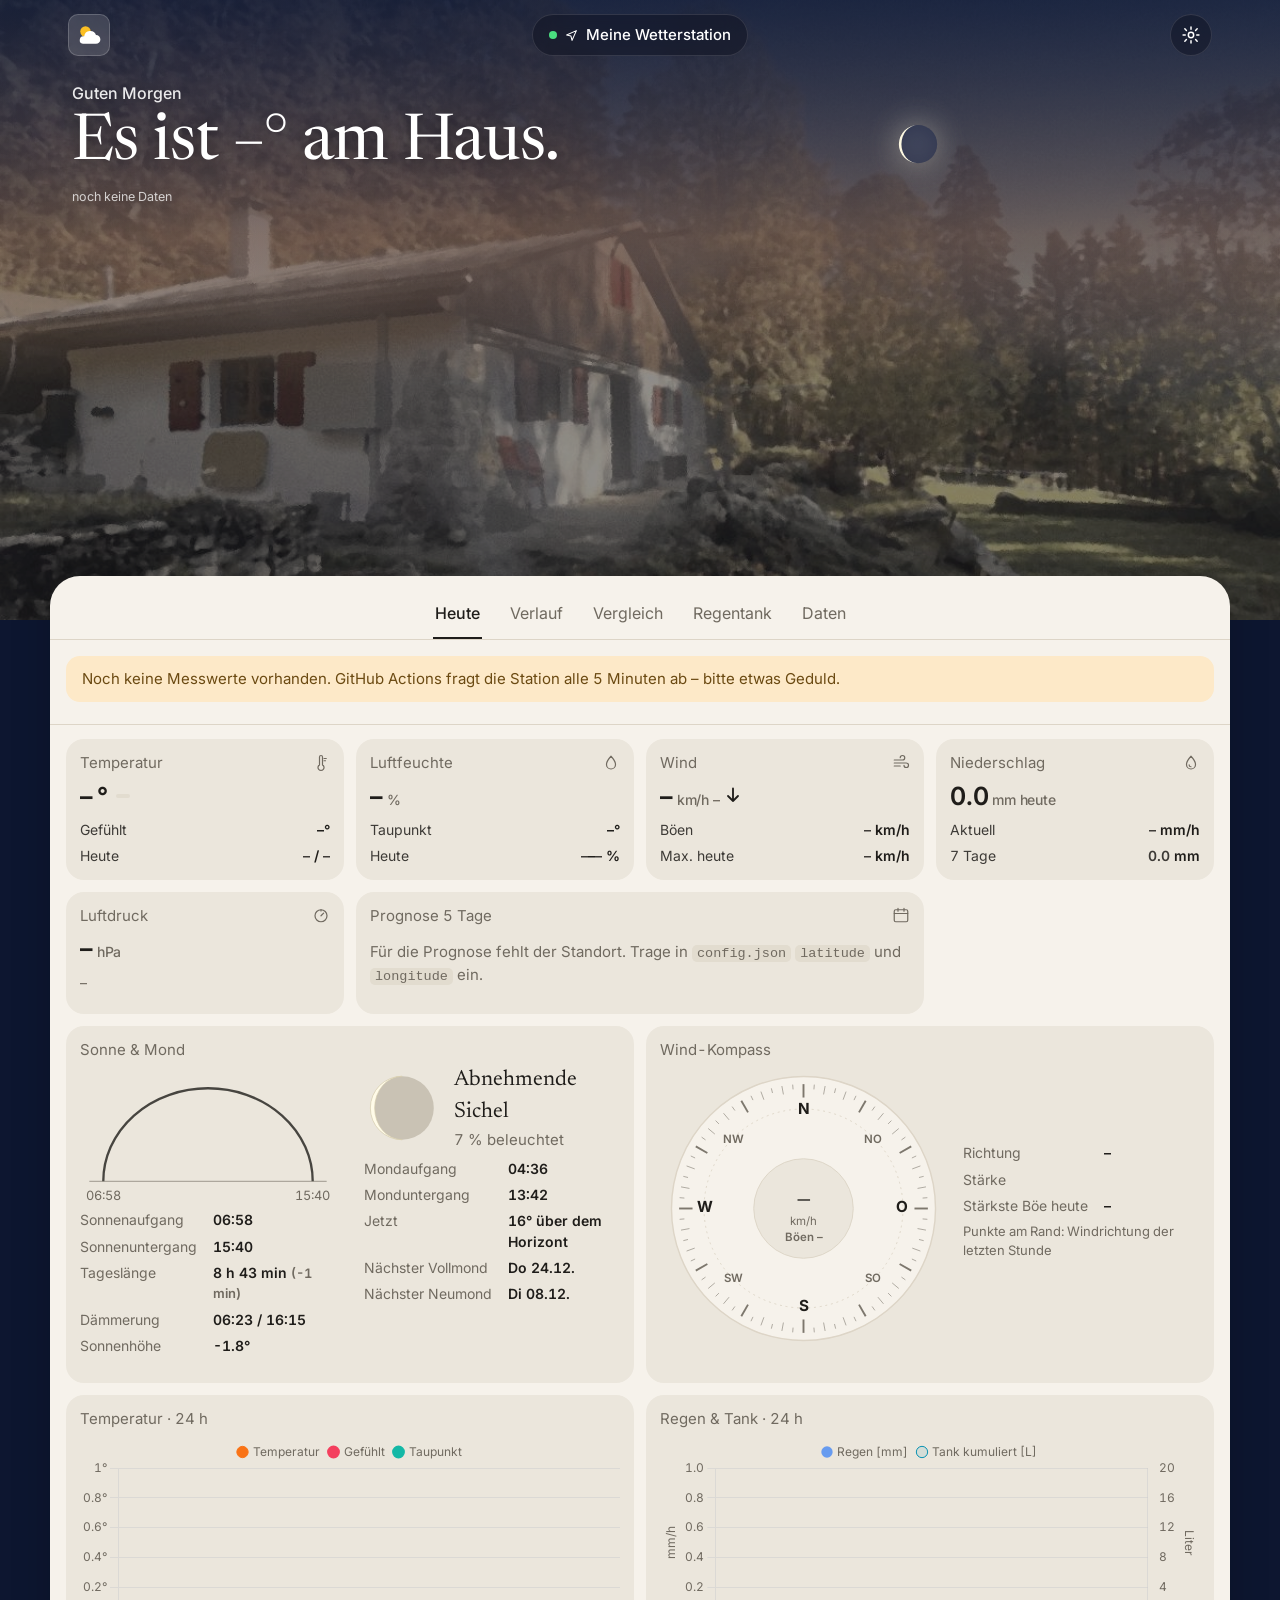
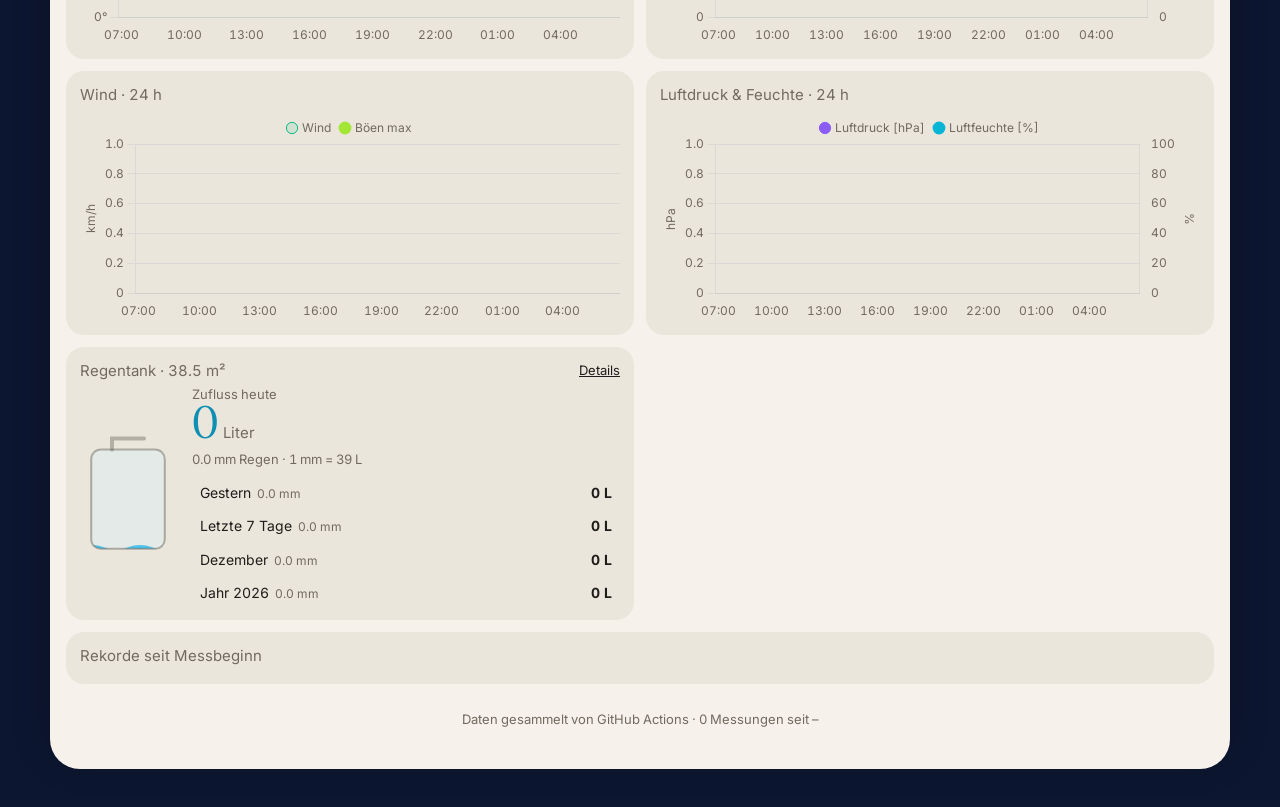
==== commit 10b63176: "Use the house photo again (painted look) and reorder the overview The illustrated scene is replaced " ====
--- a/docs/index.html
+++ b/docs/index.html
@@ -17,7 +17,9 @@
 
 <!-- ================================================================ HAUS & SCHLAGZEILE -->
 <header class="hero" id="sceneCard">
-  <svg id="houseArt" viewBox="0 0 800 600" preserveAspectRatio="xMidYMax slice" aria-hidden="true"></svg>
+  <img id="sceneImg" src="haus.jpg" alt="Das Haus in Les Prés-d'Orvin">
+  <div class="ov" id="ovSky"></div><div class="ov ov-clouds" id="ovClouds"></div><div class="ov" id="ovShade"></div>
+  <div class="ov ov-fog" id="ovFog"></div><div class="ov ov-snow" id="ovSnow"></div><div class="ov ov-read"></div>
   <canvas id="sceneFx" aria-hidden="true"></canvas>
   <div id="sceneMoon" class="scene-moon" hidden></div>
   <div class="hero-top">
@@ -95,6 +97,34 @@
       <div class="tile-val"><span id="iTemp">–</span>°</div>
       <div class="tile-row"><span>Luftfeuchte</span><b><span id="iHum">–</span> %</b></div>
     </article>
+
+    <article class="tile wide" id="forecastCard">
+      <div class="tile-head"><span>Prognose 5 Tage</span><svg class="ti" viewBox="0 0 24 24"><rect x="3" y="5" width="18" height="16" rx="2"/><path d="M3 10h18M8 3v4M16 3v4"/></svg></div>
+      <div class="fc-body"><p class="muted">Lade Prognose …</p></div>
+    </article>
+
+    <article class="tile wide" id="skyCard">
+      <div class="tile-head"><span>Sonne &amp; Mond</span></div>
+      <div class="sky-body"></div>
+    </article>
+
+    <article class="tile wide wind-big">
+      <div class="tile-head"><span>Wind-Kompass</span></div>
+      <div class="wc-wrap">
+        <div id="windCompass" class="wc"></div>
+        <dl class="info wc-info">
+          <dt>Richtung</dt><dd id="wcFrom">–</dd>
+          <dt>Stärke</dt><dd id="wcBft">–</dd>
+          <dt>Stärkste Böe heute</dt><dd id="wcGustMax">–</dd>
+          <dt class="muted small" style="grid-column:1/-1">Punkte am Rand: Windrichtung der letzten Stunde</dt>
+        </dl>
+      </div>
+    </article>
+
+    <article class="tile wide"><div class="tile-head"><span>Temperatur · 24 h</span></div><div class="chart-box"><canvas id="c24Temp"></canvas></div></article>
+    <article class="tile wide"><div class="tile-head"><span>Regen &amp; Tank · 24 h</span></div><div class="chart-box"><canvas id="c24Rain"></canvas></div></article>
+    <article class="tile wide"><div class="tile-head"><span>Wind · 24 h</span></div><div class="chart-box"><canvas id="c24Wind"></canvas></div></article>
+    <article class="tile wide"><div class="tile-head"><span>Luftdruck &amp; Feuchte · 24 h</span></div><div class="chart-box"><canvas id="c24Press"></canvas></div></article>
 
     <article class="tile wide tank-tile">
       <div class="tile-head"><span>Regentank <span class="muted" id="tankRoof"></span></span><a href="#tank" class="tile-link">Details</a></div>
@@ -123,34 +153,6 @@
         </div>
       </div>
     </article>
-
-    <article class="tile wide" id="skyCard">
-      <div class="tile-head"><span>Sonne &amp; Mond</span></div>
-      <div class="sky-body"></div>
-    </article>
-
-    <article class="tile wide" id="forecastCard">
-      <div class="tile-head"><span>Prognose 5 Tage</span><svg class="ti" viewBox="0 0 24 24"><rect x="3" y="5" width="18" height="16" rx="2"/><path d="M3 10h18M8 3v4M16 3v4"/></svg></div>
-      <div class="fc-body"><p class="muted">Lade Prognose …</p></div>
-    </article>
-
-    <article class="tile wide wind-big">
-      <div class="tile-head"><span>Wind-Kompass</span></div>
-      <div class="wc-wrap">
-        <div id="windCompass" class="wc"></div>
-        <dl class="info wc-info">
-          <dt>Richtung</dt><dd id="wcFrom">–</dd>
-          <dt>Stärke</dt><dd id="wcBft">–</dd>
-          <dt>Stärkste Böe heute</dt><dd id="wcGustMax">–</dd>
-          <dt class="muted small" style="grid-column:1/-1">Punkte am Rand: Windrichtung der letzten Stunde</dt>
-        </dl>
-      </div>
-    </article>
-
-    <article class="tile wide"><div class="tile-head"><span>Temperatur · 24 h</span></div><div class="chart-box"><canvas id="c24Temp"></canvas></div></article>
-    <article class="tile wide"><div class="tile-head"><span>Regen &amp; Tank · 24 h</span></div><div class="chart-box"><canvas id="c24Rain"></canvas></div></article>
-    <article class="tile wide"><div class="tile-head"><span>Wind · 24 h</span></div><div class="chart-box"><canvas id="c24Wind"></canvas></div></article>
-    <article class="tile wide"><div class="tile-head"><span>Luftdruck &amp; Feuchte · 24 h</span></div><div class="chart-box"><canvas id="c24Press"></canvas></div></article>
 
     <article class="tile full">
       <div class="tile-head"><span>Rekorde seit Messbeginn</span></div>
--- a/docs/style.css
+++ b/docs/style.css
@@ -56,7 +56,21 @@
 /* ---------- Illustration & Schlagzeile */
 .hero { position: relative; height: min(78vh, 620px); overflow: hidden; isolation: isolate; color: #fff; transition: height .5s; }
 body:not([data-tab="live"]) .hero { height: 230px; }
-#houseArt { position: absolute; inset: 0; width: 100%; height: 100%; display: block; }
+#sceneImg { position: absolute; inset: 0; width: 100%; height: 100%; object-fit: cover; object-position: 12% 56%; transition: filter 2s; }
+.ov { position: absolute; inset: 0; pointer-events: none; transition: opacity 2s, background 2s; }
+.ov-read { background: linear-gradient(rgba(6,12,30,.42), rgba(6,12,30,.12) 38%, transparent 55%); }
+.hero.fog .ov-read { opacity: 0; }
+.ov-clouds { bottom: 40%; opacity: 0;
+  background:
+    radial-gradient(55% 42% at 18% 22%, rgba(236,239,244,.95), transparent 70%),
+    radial-gradient(48% 38% at 66% 12%, rgba(222,227,234,.9), transparent 70%),
+    radial-gradient(42% 34% at 96% 36%, rgba(230,234,240,.85), transparent 70%),
+    linear-gradient(rgba(170,178,190,.55), transparent);
+  background-size: 200% 100%; animation: clouds 90s linear infinite alternate; }
+.ov-clouds.dark { filter: brightness(.55) saturate(.6); }
+@keyframes clouds { from { background-position: 0 0; } to { background-position: 100% 0; } }
+.ov-fog { opacity: 0; background: linear-gradient(rgba(226,230,234,.4), rgba(226,230,234,.9) 72%); }
+.ov-snow { opacity: 0; background: linear-gradient(transparent 52%, rgba(246,249,252,.55) 64%, rgba(246,249,252,.85)); }
 #sceneFx { position: absolute; inset: 0; width: 100%; height: 100%; pointer-events: none; }
 .scene-moon { position: absolute; z-index: 1; transform: translate(-50%, -50%); filter: drop-shadow(0 0 16px rgba(255,248,220,.7)); pointer-events: none; }
 .scene-moon .moon-dark { fill: rgba(30,40,75,.6); }
@@ -302,6 +316,6 @@
 body:not([data-tab="live"]) .greeting, body:not([data-tab="live"]) .dayline, body:not([data-tab="live"]) .statusline { display: none; }
 body:not([data-tab="live"]) .hero::after { content: ""; position: absolute; inset: 0; z-index: 2; background: linear-gradient(rgba(5,10,25,.55), rgba(5,10,25,.2) 70%, transparent); pointer-events: none; }
 .hero.fog .hero-text { color: #22252b; text-shadow: 0 1px 10px rgba(255,255,255,.6); }
-.hero.frost #houseArt { filter: saturate(.85) hue-rotate(-6deg); }
 .seg { flex-wrap: nowrap; overflow-x: auto; scrollbar-width: none; max-width: 100%; }
 .seg button { white-space: nowrap; }
+@media (min-width: 760px) { #sceneImg { object-position: 50% 40%; } }
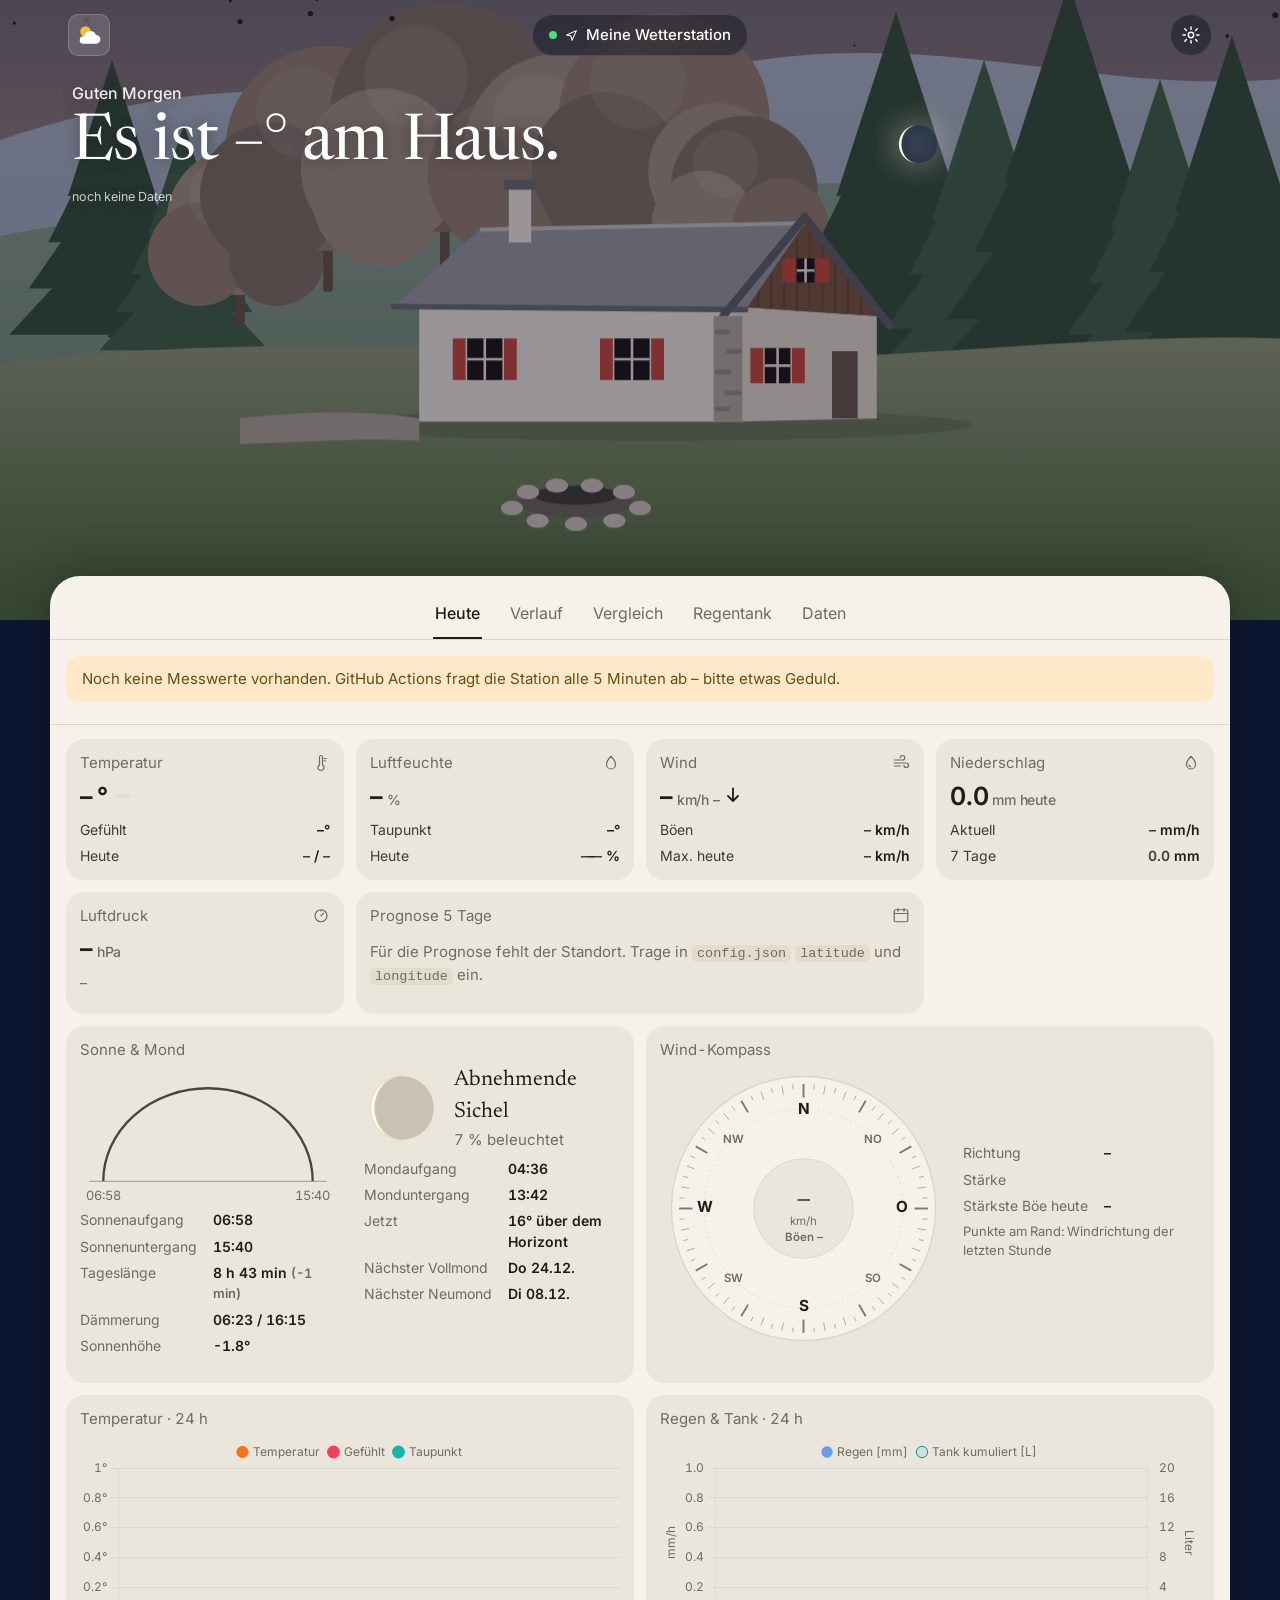
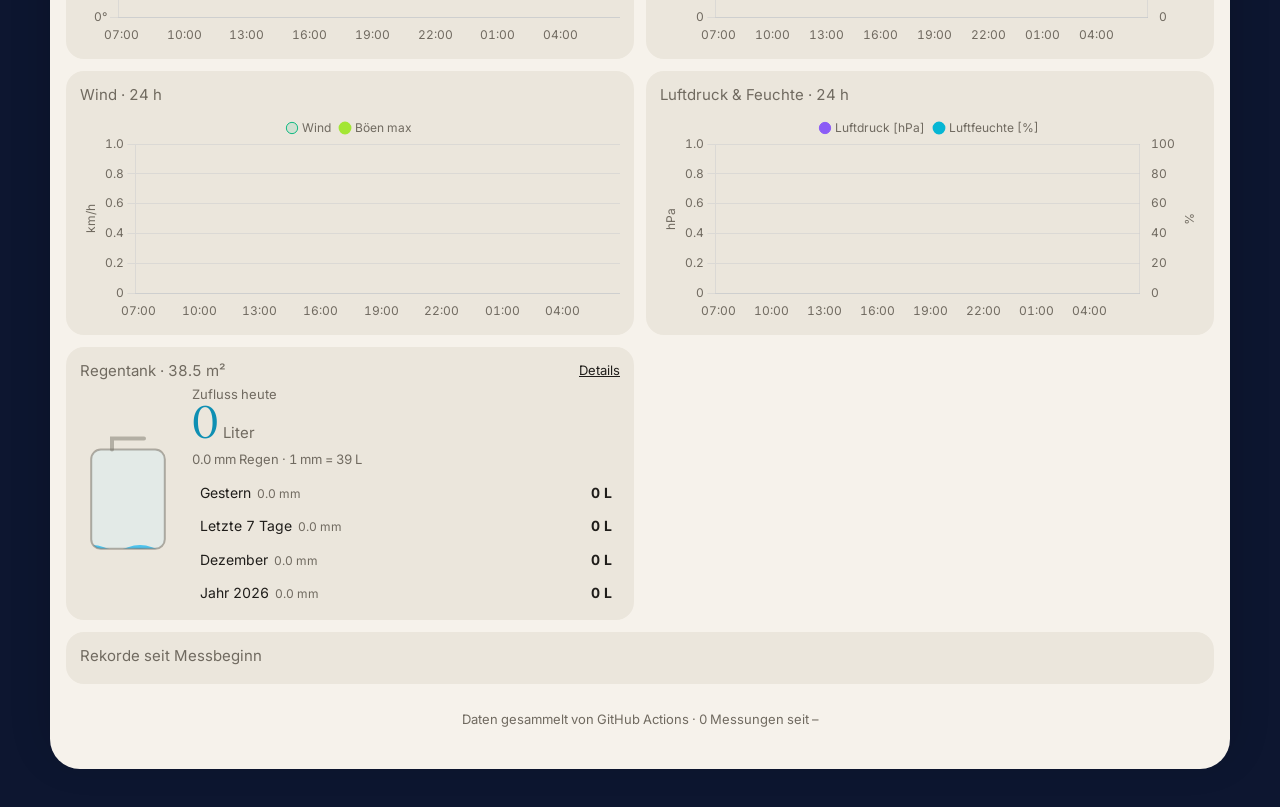
==== commit af41d854: "Bring back the illustrated house, keep the new overview order The user preferred the illustration; t" ====
--- a/docs/index.html
+++ b/docs/index.html
@@ -17,9 +17,7 @@
 
 <!-- ================================================================ HAUS & SCHLAGZEILE -->
 <header class="hero" id="sceneCard">
-  <img id="sceneImg" src="haus.jpg" alt="Das Haus in Les Prés-d'Orvin">
-  <div class="ov" id="ovSky"></div><div class="ov ov-clouds" id="ovClouds"></div><div class="ov" id="ovShade"></div>
-  <div class="ov ov-fog" id="ovFog"></div><div class="ov ov-snow" id="ovSnow"></div><div class="ov ov-read"></div>
+  <svg id="houseArt" viewBox="0 0 800 600" preserveAspectRatio="xMidYMax slice" aria-hidden="true"></svg>
   <canvas id="sceneFx" aria-hidden="true"></canvas>
   <div id="sceneMoon" class="scene-moon" hidden></div>
   <div class="hero-top">
--- a/docs/style.css
+++ b/docs/style.css
@@ -56,21 +56,7 @@
 /* ---------- Illustration & Schlagzeile */
 .hero { position: relative; height: min(78vh, 620px); overflow: hidden; isolation: isolate; color: #fff; transition: height .5s; }
 body:not([data-tab="live"]) .hero { height: 230px; }
-#sceneImg { position: absolute; inset: 0; width: 100%; height: 100%; object-fit: cover; object-position: 12% 56%; transition: filter 2s; }
-.ov { position: absolute; inset: 0; pointer-events: none; transition: opacity 2s, background 2s; }
-.ov-read { background: linear-gradient(rgba(6,12,30,.42), rgba(6,12,30,.12) 38%, transparent 55%); }
-.hero.fog .ov-read { opacity: 0; }
-.ov-clouds { bottom: 40%; opacity: 0;
-  background:
-    radial-gradient(55% 42% at 18% 22%, rgba(236,239,244,.95), transparent 70%),
-    radial-gradient(48% 38% at 66% 12%, rgba(222,227,234,.9), transparent 70%),
-    radial-gradient(42% 34% at 96% 36%, rgba(230,234,240,.85), transparent 70%),
-    linear-gradient(rgba(170,178,190,.55), transparent);
-  background-size: 200% 100%; animation: clouds 90s linear infinite alternate; }
-.ov-clouds.dark { filter: brightness(.55) saturate(.6); }
-@keyframes clouds { from { background-position: 0 0; } to { background-position: 100% 0; } }
-.ov-fog { opacity: 0; background: linear-gradient(rgba(226,230,234,.4), rgba(226,230,234,.9) 72%); }
-.ov-snow { opacity: 0; background: linear-gradient(transparent 52%, rgba(246,249,252,.55) 64%, rgba(246,249,252,.85)); }
+#houseArt { position: absolute; inset: 0; width: 100%; height: 100%; display: block; }
 #sceneFx { position: absolute; inset: 0; width: 100%; height: 100%; pointer-events: none; }
 .scene-moon { position: absolute; z-index: 1; transform: translate(-50%, -50%); filter: drop-shadow(0 0 16px rgba(255,248,220,.7)); pointer-events: none; }
 .scene-moon .moon-dark { fill: rgba(30,40,75,.6); }
@@ -316,6 +302,6 @@
 body:not([data-tab="live"]) .greeting, body:not([data-tab="live"]) .dayline, body:not([data-tab="live"]) .statusline { display: none; }
 body:not([data-tab="live"]) .hero::after { content: ""; position: absolute; inset: 0; z-index: 2; background: linear-gradient(rgba(5,10,25,.55), rgba(5,10,25,.2) 70%, transparent); pointer-events: none; }
 .hero.fog .hero-text { color: #22252b; text-shadow: 0 1px 10px rgba(255,255,255,.6); }
+.hero.frost #houseArt { filter: saturate(.85) hue-rotate(-6deg); }
 .seg { flex-wrap: nowrap; overflow-x: auto; scrollbar-width: none; max-width: 100%; }
 .seg button { white-space: nowrap; }
-@media (min-width: 760px) { #sceneImg { object-position: 50% 40%; } }
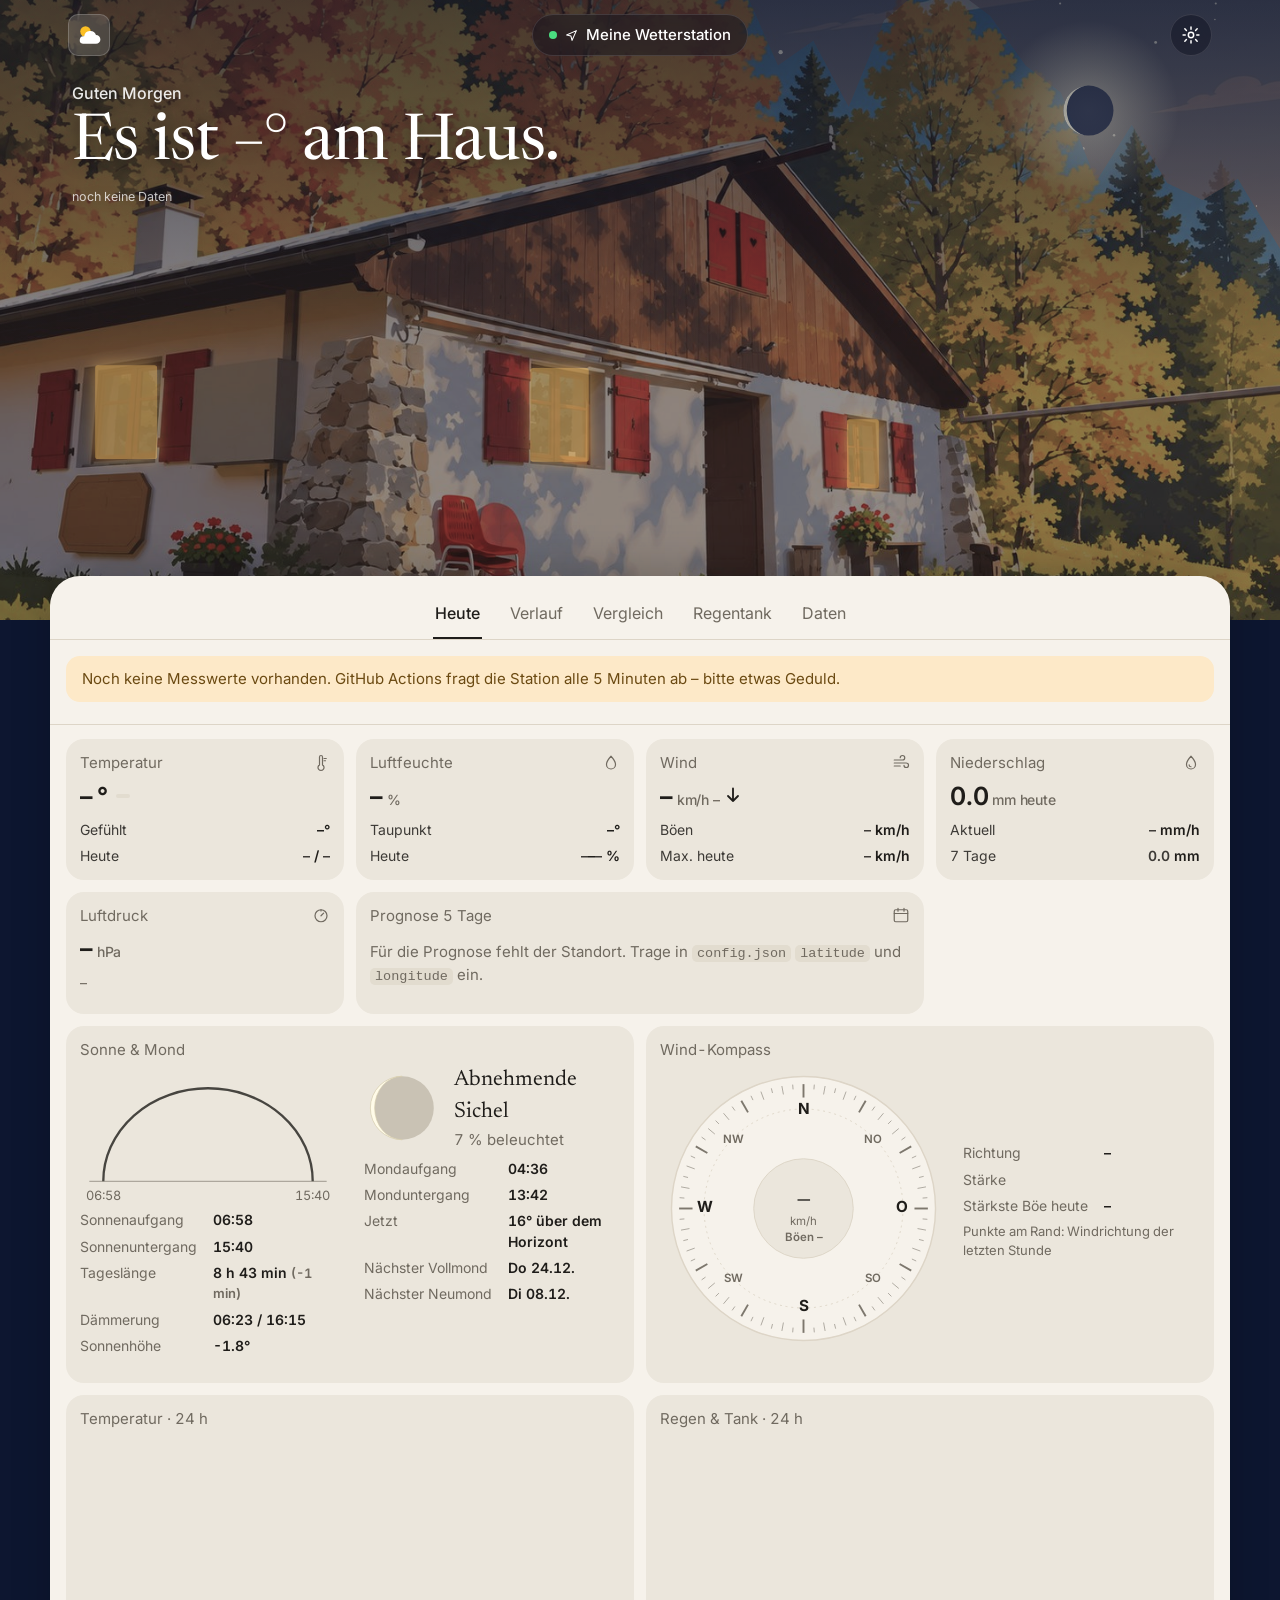
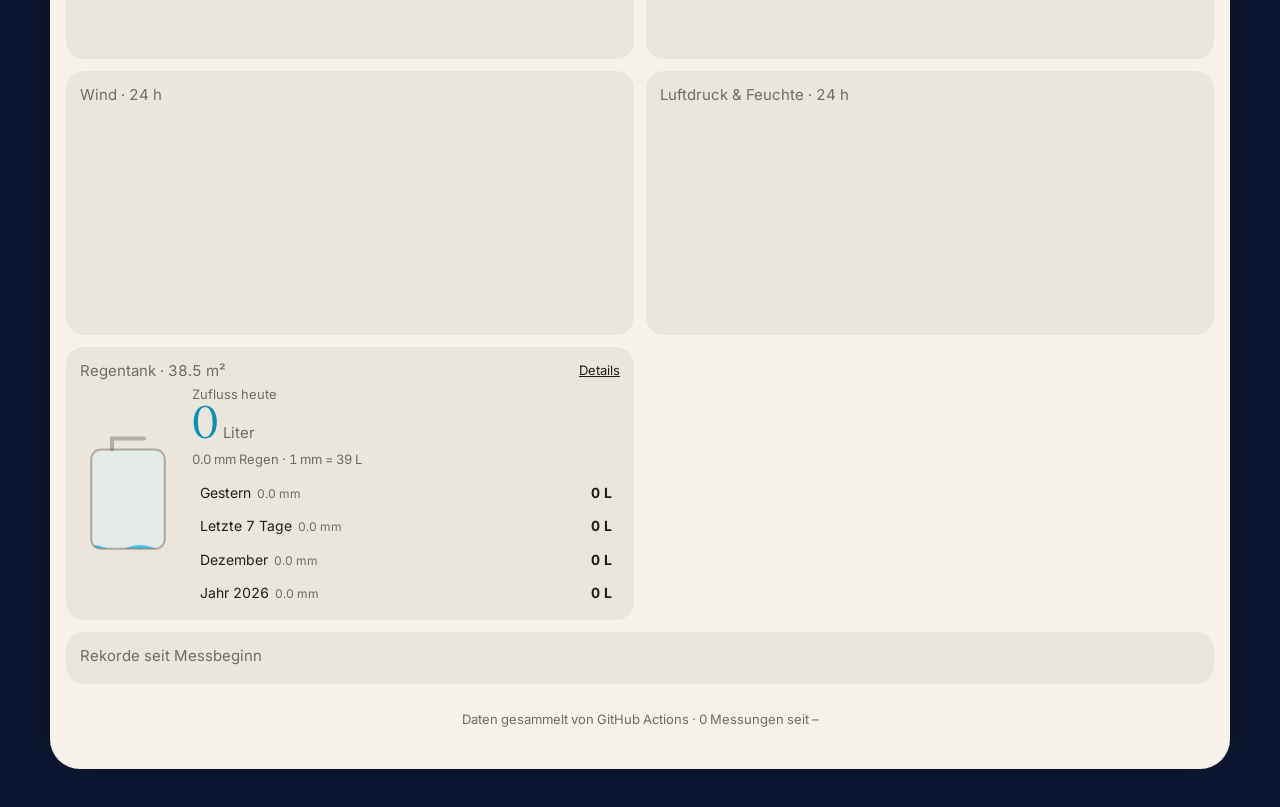
==== commit 1f07de3a: "Place the moon inside the illustration's sky The moon was an HTML element positioned by percentage a" ====
--- a/docs/index.html
+++ b/docs/index.html
@@ -19,7 +19,6 @@
 <header class="hero" id="sceneCard">
   <svg id="houseArt" viewBox="0 0 800 600" preserveAspectRatio="xMidYMax slice" aria-hidden="true"></svg>
   <canvas id="sceneFx" aria-hidden="true"></canvas>
-  <div id="sceneMoon" class="scene-moon" hidden></div>
   <div class="hero-top">
     <a class="brand-badge" href="#live" aria-label="Übersicht">
       <svg viewBox="0 0 32 32" aria-hidden="true"><circle cx="12" cy="12" r="6" fill="#fbbf24"/><path d="M9 26h15a5 5 0 0 0 0-10 7 7 0 0 0-13.5 1.5A4.3 4.3 0 0 0 9 26z" fill="#fff"/></svg>
--- a/docs/style.css
+++ b/docs/style.css
@@ -58,9 +58,8 @@
 body:not([data-tab="live"]) .hero { height: 230px; }
 #houseArt { position: absolute; inset: 0; width: 100%; height: 100%; display: block; }
 #sceneFx { position: absolute; inset: 0; width: 100%; height: 100%; pointer-events: none; }
-.scene-moon { position: absolute; z-index: 1; transform: translate(-50%, -50%); filter: drop-shadow(0 0 16px rgba(255,248,220,.7)); pointer-events: none; }
-.scene-moon .moon-dark { fill: rgba(30,40,75,.6); }
-.scene-moon .moon-lit { fill: #fdf8e1; stroke: none; }
+#moonG .moon-dark { fill: rgba(30,40,75,.75); }
+#moonG .moon-lit { fill: #fdf8e1; stroke: none; }
 .hero-top {
   position: relative; z-index: 3; display: flex; align-items: center; justify-content: space-between; gap: 10px;
   padding: max(14px, env(safe-area-inset-top)) 18px 0; max-width: 1180px; margin: 0 auto;
@@ -305,3 +304,10 @@
 .hero.frost #houseArt { filter: saturate(.85) hue-rotate(-6deg); }
 .seg { flex-wrap: nowrap; overflow-x: auto; scrollbar-width: none; max-width: 100%; }
 .seg button { white-space: nowrap; }
+
+/* Illustration: Lesbarkeit der Schlagzeile über den hellen Baumkronen */
+.hero::before { content: ""; position: absolute; inset: 0; z-index: 2; pointer-events: none;
+  background: linear-gradient(rgba(8,14,32,.5), rgba(8,14,32,.25) 34%, transparent 58%); }
+.hero.fog::before { opacity: .3; }
+.hero-text { text-shadow: 0 2px 18px rgba(0,0,0,.45); }
+#houseArt #stars circle { fill: #fffbe8; }
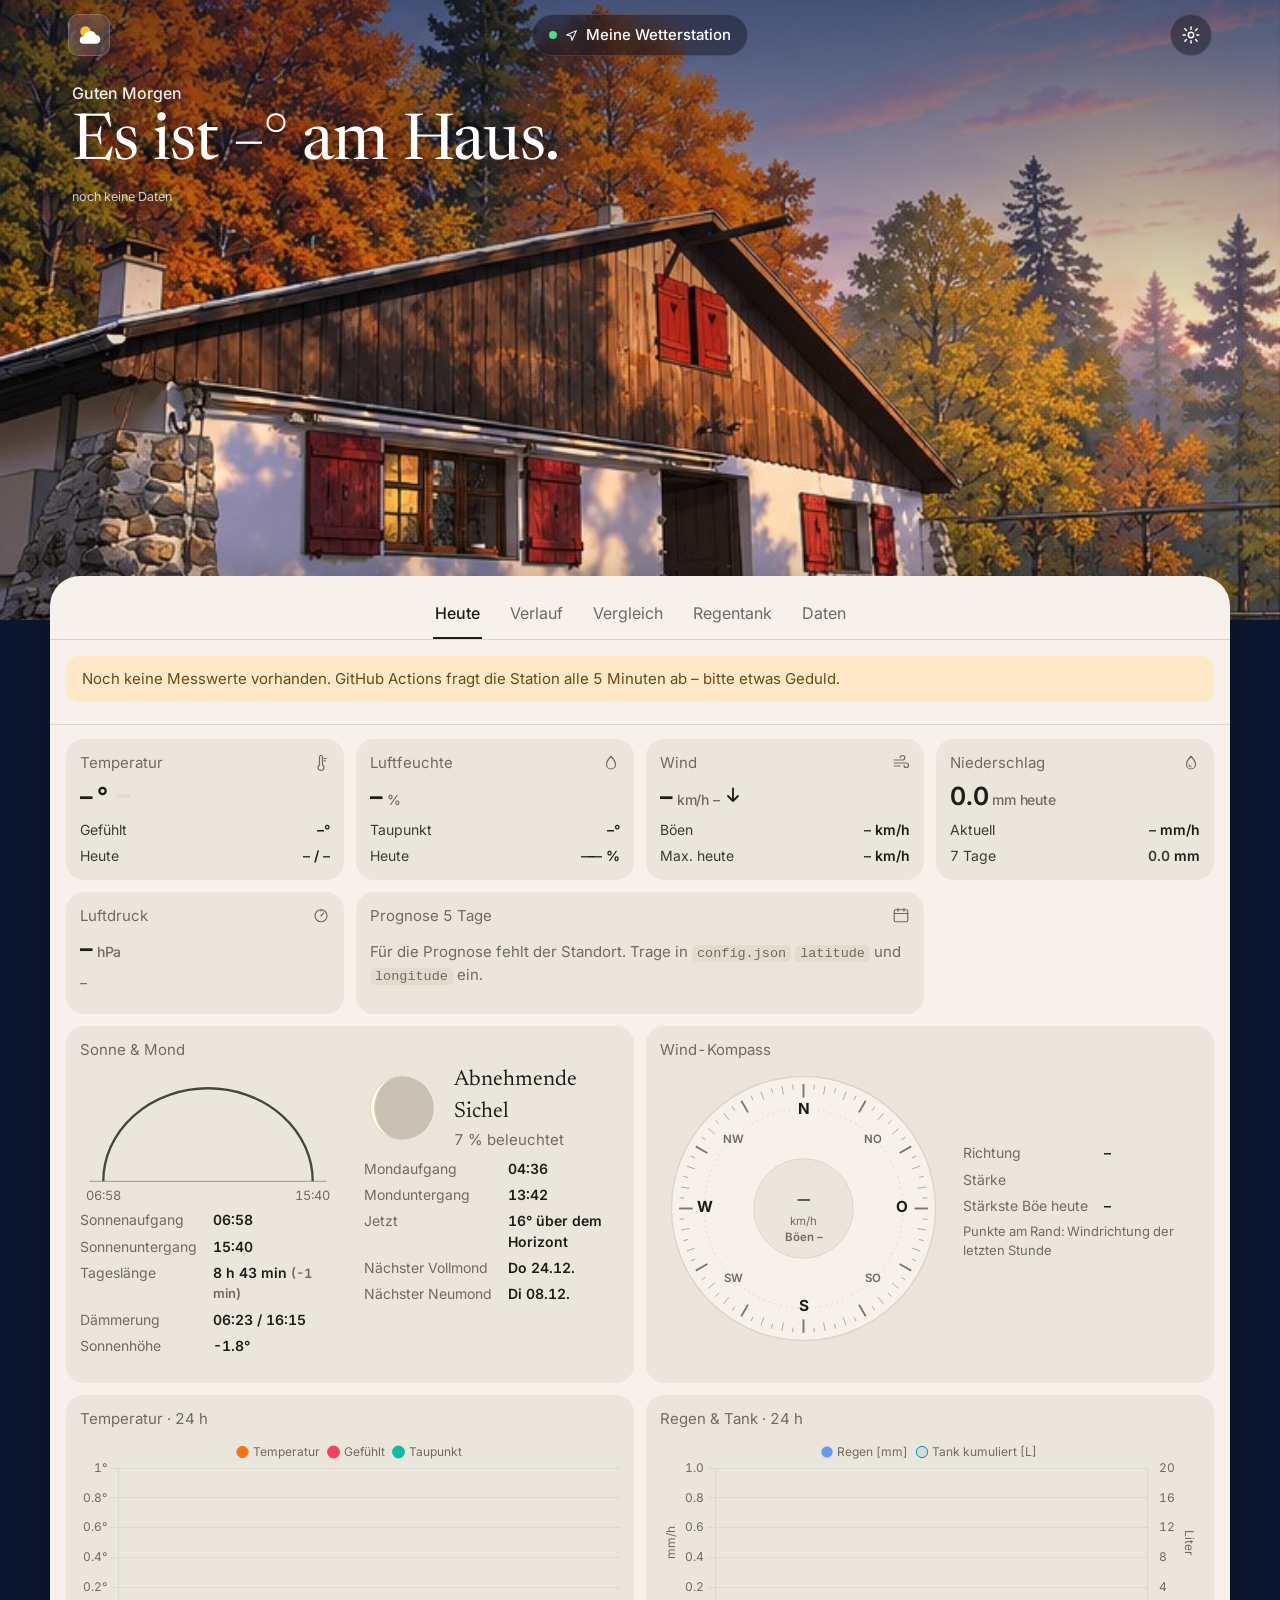
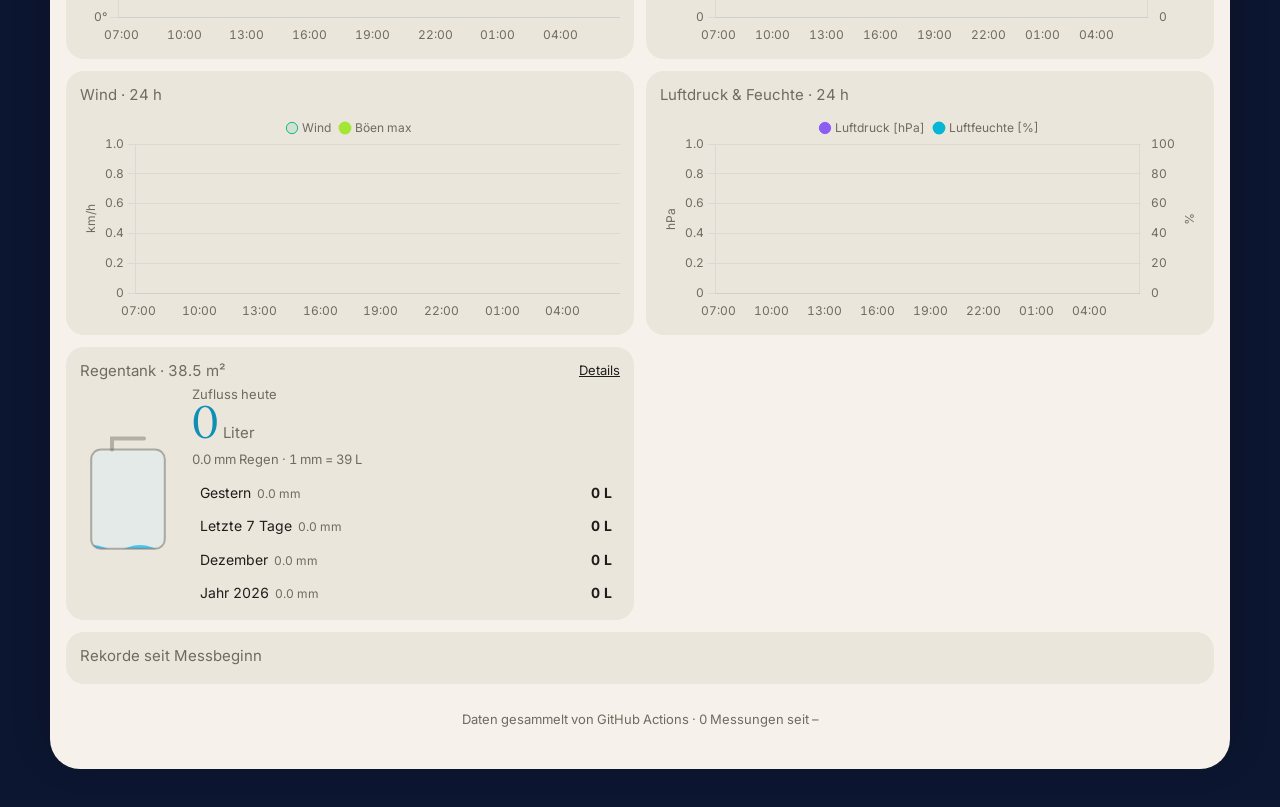
==== commit 8934db4d: "Show the user's time-of-day pictures of the house Four pictures (night, morning, day, evening) plus " ====
--- a/docs/index.html
+++ b/docs/index.html
@@ -17,7 +17,8 @@
 
 <!-- ================================================================ HAUS & SCHLAGZEILE -->
 <header class="hero" id="sceneCard">
-  <svg id="houseArt" viewBox="0 0 800 600" preserveAspectRatio="xMidYMax slice" aria-hidden="true"></svg>
+  <div class="art" id="art"></div>
+  <div class="ov ov-clouds" id="ovClouds"></div><div class="ov ov-fog" id="ovFog"></div><div class="ov ov-snow" id="ovSnow"></div>
   <canvas id="sceneFx" aria-hidden="true"></canvas>
   <div class="hero-top">
     <a class="brand-badge" href="#live" aria-label="Übersicht">
--- a/docs/style.css
+++ b/docs/style.css
@@ -311,3 +311,22 @@
 .hero.fog::before { opacity: .3; }
 .hero-text { text-shadow: 0 2px 18px rgba(0,0,0,.45); }
 #houseArt #stars circle { fill: #fffbe8; }
+
+/* ---------- Bilder des Hauses je nach Tageszeit */
+.art { position: absolute; inset: 0; background: #0b1430; }
+.art-img { position: absolute; inset: 0; width: 100%; height: 100%; object-fit: cover; object-position: 30% 62%; opacity: 0; transition: opacity 1.6s ease, filter 2s; }
+.art-img.on { opacity: 1; }
+.art-img.tall { object-position: 45% 60%; }
+.ov { position: absolute; inset: 0; pointer-events: none; transition: opacity 2s; }
+.ov-clouds { bottom: 45%; opacity: 0;
+  background:
+    radial-gradient(55% 42% at 20% 20%, rgba(236,239,244,.95), transparent 70%),
+    radial-gradient(48% 38% at 66% 10%, rgba(222,227,234,.9), transparent 70%),
+    radial-gradient(42% 34% at 95% 34%, rgba(230,234,240,.85), transparent 70%),
+    linear-gradient(rgba(170,178,190,.55), transparent);
+  background-size: 200% 100%; animation: clouds 90s linear infinite alternate; }
+.ov-clouds.dark { filter: brightness(.5) saturate(.6); }
+@keyframes clouds { from { background-position: 0 0; } to { background-position: 100% 0; } }
+.ov-fog { opacity: 0; background: linear-gradient(rgba(226,230,234,.45), rgba(226,230,234,.9) 72%); }
+.ov-snow { opacity: 0; background: linear-gradient(transparent 55%, rgba(246,249,252,.5) 68%, rgba(246,249,252,.85)); }
+@media (min-width: 760px) { .art-img { object-position: 40% 30%; } }
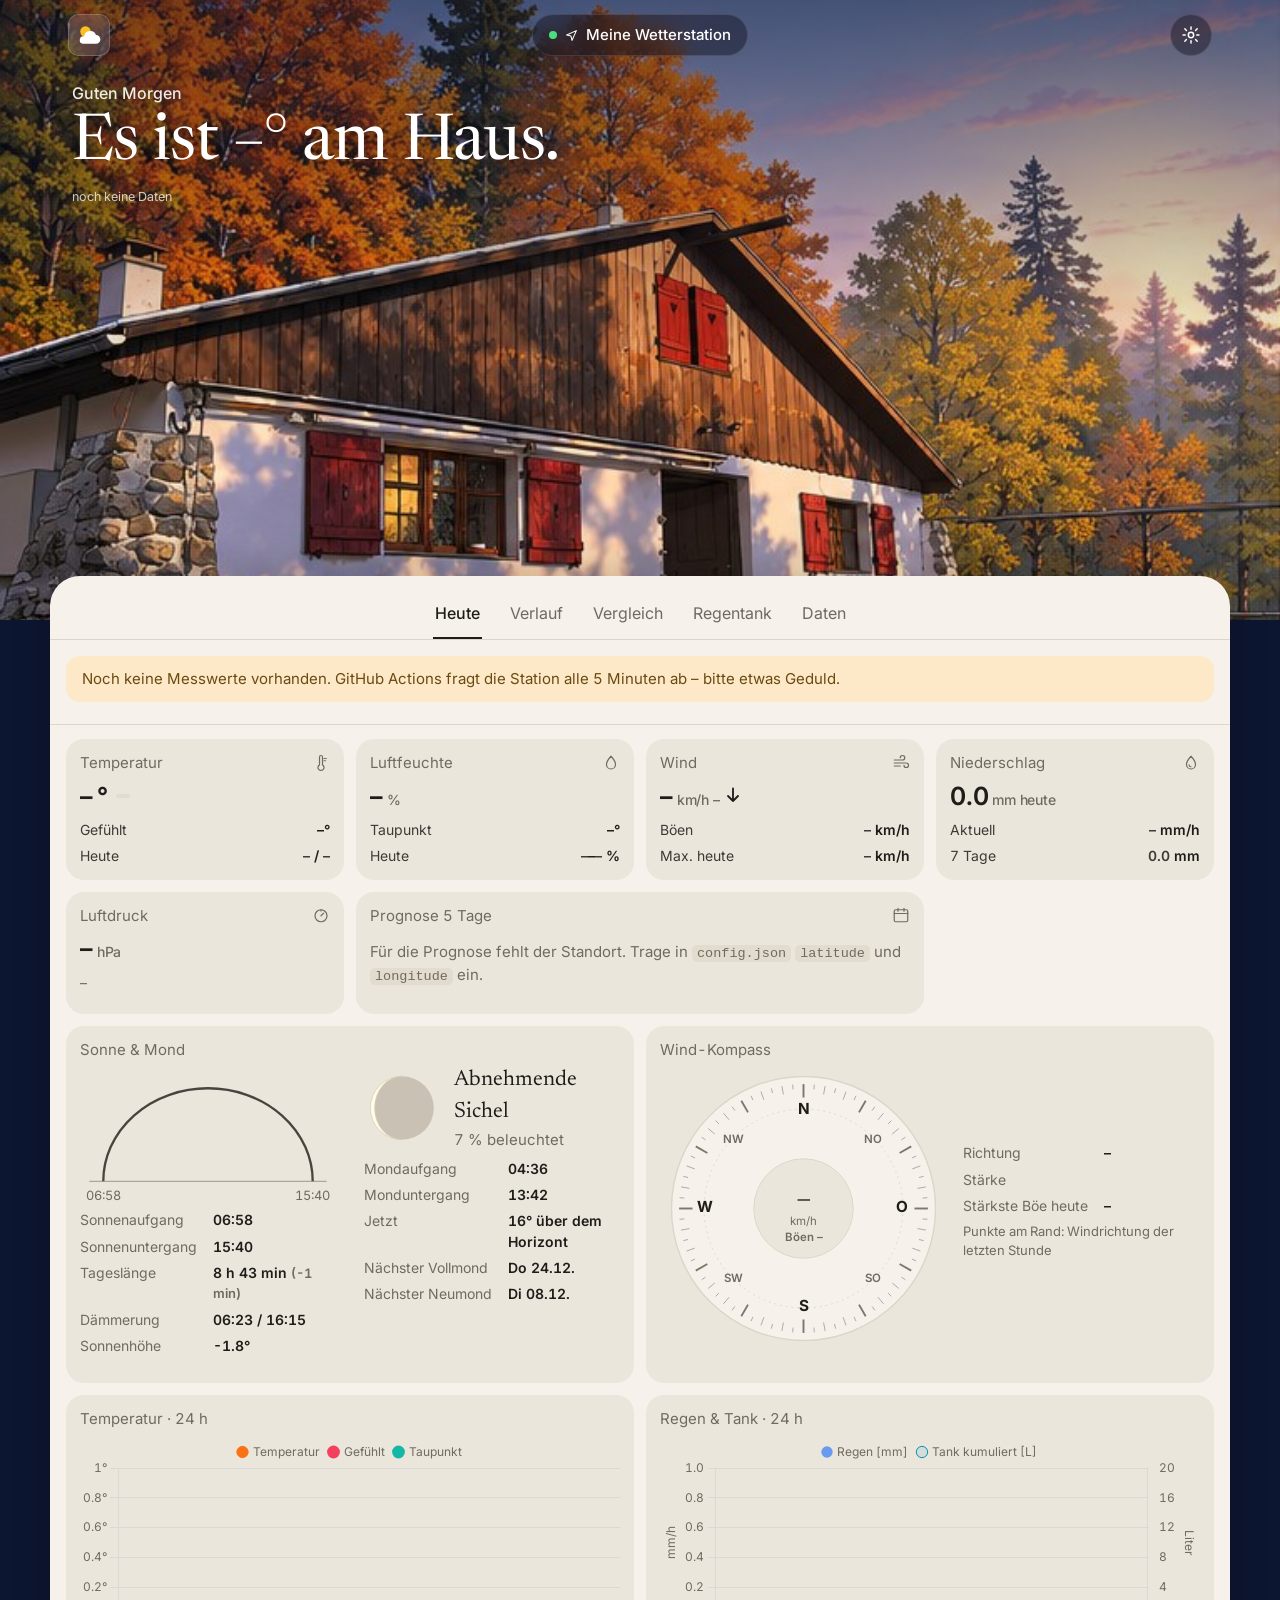
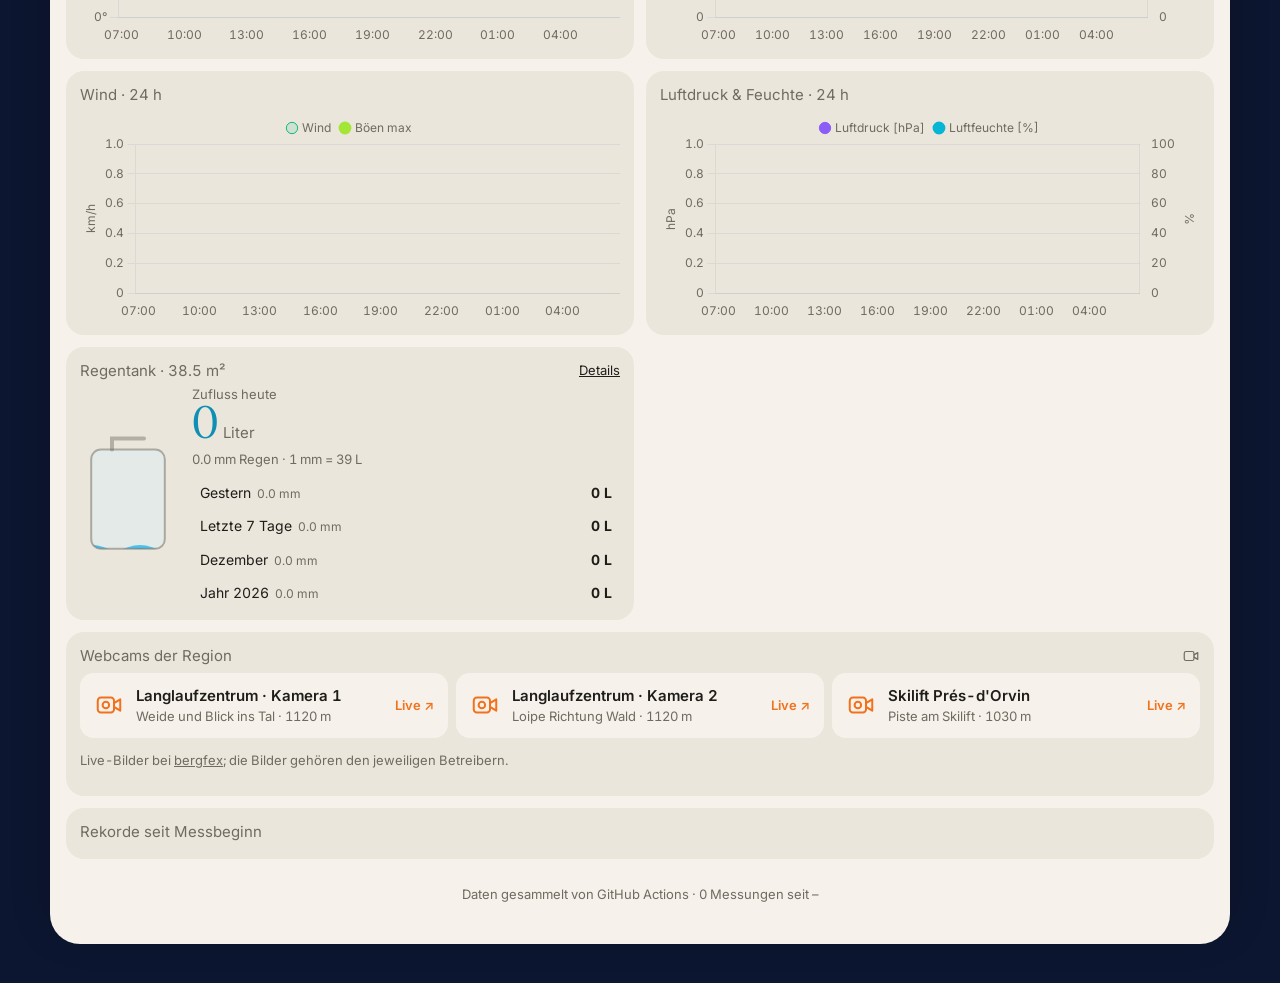
==== commit 88fbbf13: "Add regional webcams card linking to bergfex Co-Authored-By: Claude Opus 5.5 <noreply@anthropic.com>" ====
--- a/docs/index.html
+++ b/docs/index.html
@@ -150,6 +150,28 @@
           <ul class="tank-list" id="tankList"></ul>
         </div>
       </div>
+    </article>
+
+    <article class="tile full" id="webcams">
+      <div class="tile-head"><span>Webcams der Region</span><svg class="ti" viewBox="0 0 24 24"><rect x="3" y="6" width="13" height="12" rx="2.5"/><path d="M16 10.5l5-3v9l-5-3"/></svg></div>
+      <div class="cams">
+        <a class="cam" href="https://www.bergfex.ch/les-pres-d-orvin/webcams/c10047/" target="_blank" rel="noopener">
+          <svg class="cam-ico" viewBox="0 0 24 24" aria-hidden="true"><rect x="3" y="6" width="13" height="12" rx="2.5"/><path d="M16 10.5l5-3v9l-5-3"/><circle cx="9.5" cy="12" r="2.6"/></svg>
+          <span class="cam-txt"><b>Langlaufzentrum · Kamera 1</b><span>Weide und Blick ins Tal · 1120 m</span></span>
+          <span class="cam-go">Live ↗</span>
+        </a>
+        <a class="cam" href="https://www.bergfex.ch/les-pres-d-orvin/webcams/c10987/" target="_blank" rel="noopener">
+          <svg class="cam-ico" viewBox="0 0 24 24" aria-hidden="true"><rect x="3" y="6" width="13" height="12" rx="2.5"/><path d="M16 10.5l5-3v9l-5-3"/><circle cx="9.5" cy="12" r="2.6"/></svg>
+          <span class="cam-txt"><b>Langlaufzentrum · Kamera 2</b><span>Loipe Richtung Wald · 1120 m</span></span>
+          <span class="cam-go">Live ↗</span>
+        </a>
+        <a class="cam" href="https://www.bergfex.ch/les-pres-d-orvin/webcams/c22452/" target="_blank" rel="noopener">
+          <svg class="cam-ico" viewBox="0 0 24 24" aria-hidden="true"><rect x="3" y="6" width="13" height="12" rx="2.5"/><path d="M16 10.5l5-3v9l-5-3"/><circle cx="9.5" cy="12" r="2.6"/></svg>
+          <span class="cam-txt"><b>Skilift Prés-d'Orvin</b><span>Piste am Skilift · 1030 m</span></span>
+          <span class="cam-go">Live ↗</span>
+        </a>
+      </div>
+      <p class="muted small">Live-Bilder bei <a href="https://www.bergfex.ch/les-pres-d-orvin/webcams/c22452/" target="_blank" rel="noopener">bergfex</a>; die Bilder gehören den jeweiligen Betreibern.</p>
     </article>
 
     <article class="tile full">
--- a/docs/style.css
+++ b/docs/style.css
@@ -330,3 +330,16 @@
 .ov-fog { opacity: 0; background: linear-gradient(rgba(226,230,234,.45), rgba(226,230,234,.9) 72%); }
 .ov-snow { opacity: 0; background: linear-gradient(transparent 55%, rgba(246,249,252,.5) 68%, rgba(246,249,252,.85)); }
 @media (min-width: 760px) { .art-img { object-position: 40% 30%; } }
+
+.art-img.wx { object-position: 50% 62%; }
+.hero.fog .hero-text { color: #fff; text-shadow: 0 2px 18px rgba(0,0,0,.45); }
+
+/* ---------- Webcams */
+.cams { display: grid; grid-template-columns: repeat(auto-fit, minmax(240px, 1fr)); gap: 8px; margin: 6px 0 4px; }
+.cam { display: flex; align-items: center; gap: 12px; padding: 12px 14px; border-radius: 14px; background: var(--sheet); text-decoration: none; color: var(--text); }
+.cam:active { transform: scale(.98); }
+.cam-ico { width: 30px; height: 30px; flex: none; fill: none; stroke: var(--orange); stroke-width: 1.6; stroke-linejoin: round; }
+.cam-txt { display: grid; min-width: 0; }
+.cam-txt b { font-weight: 600; }
+.cam-txt span { font-size: 13px; color: var(--muted); }
+.cam-go { margin-left: auto; font-size: 13px; font-weight: 600; color: var(--orange); white-space: nowrap; }
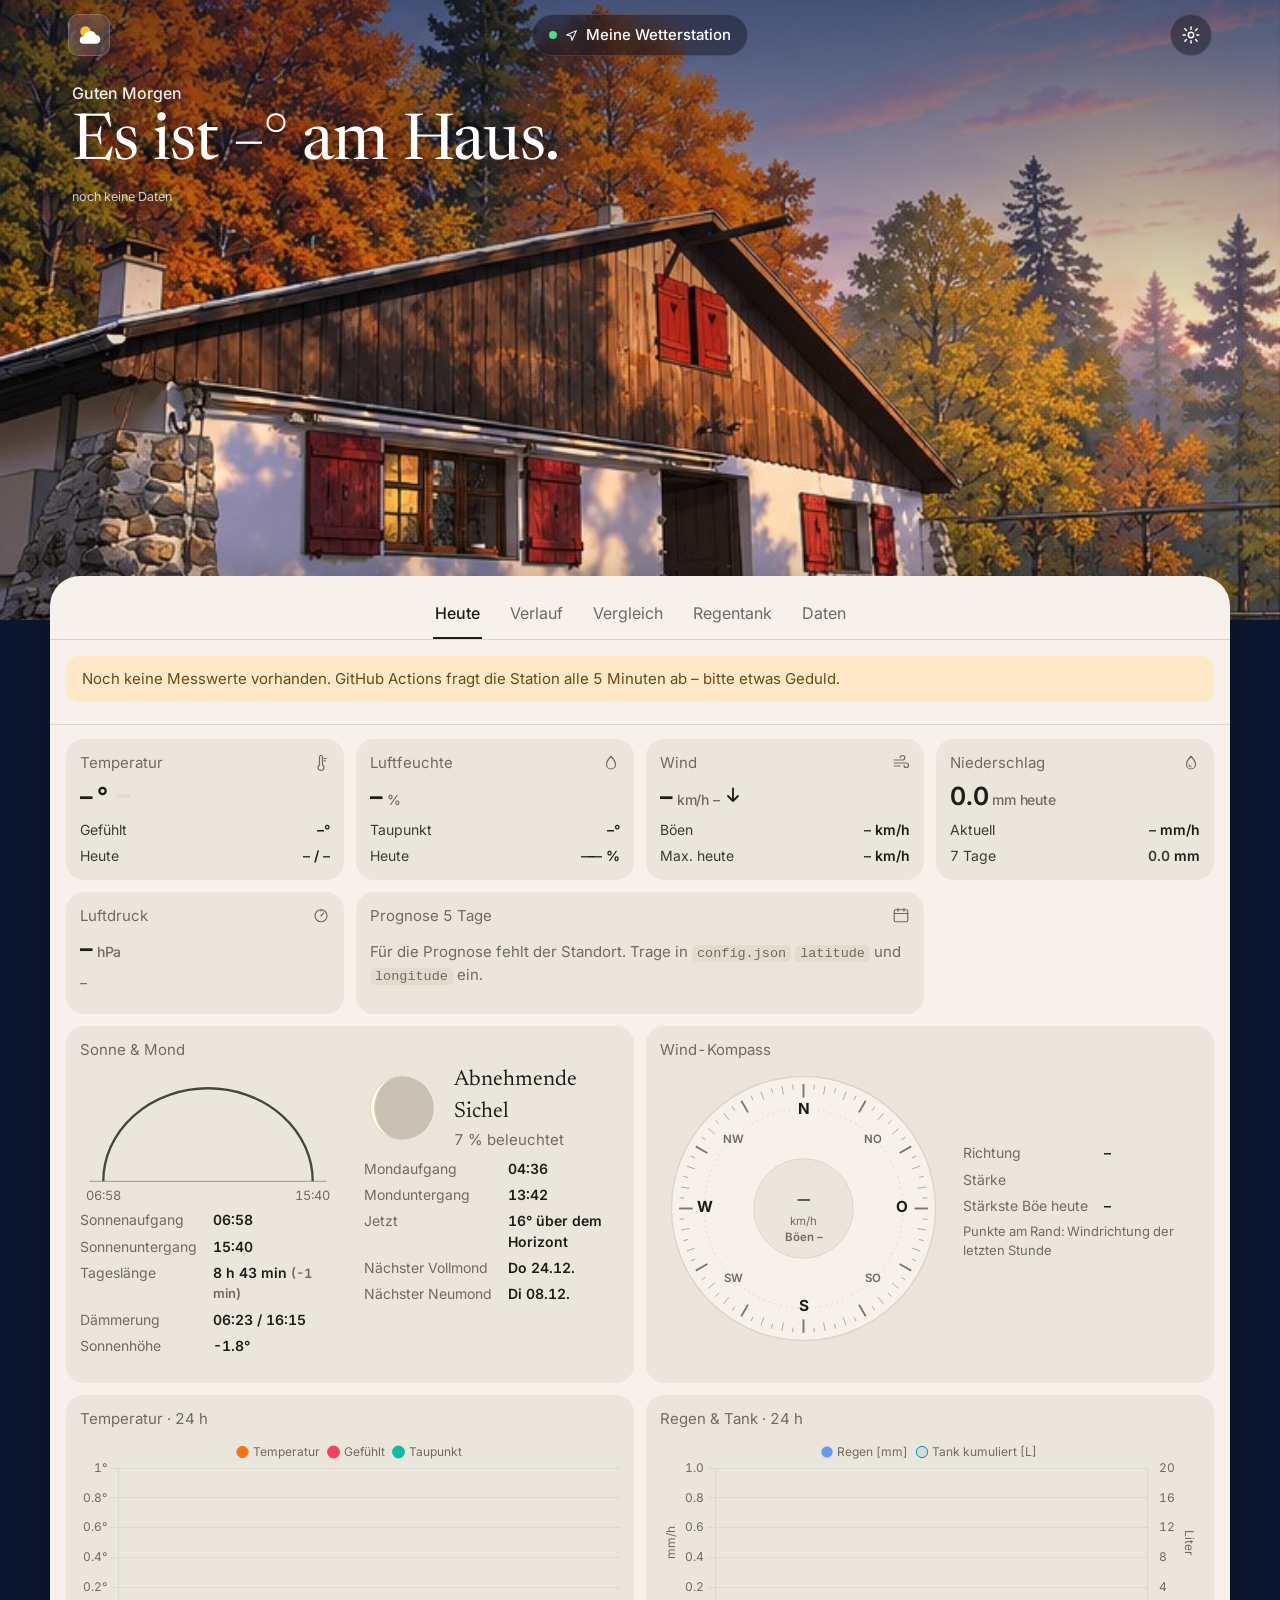
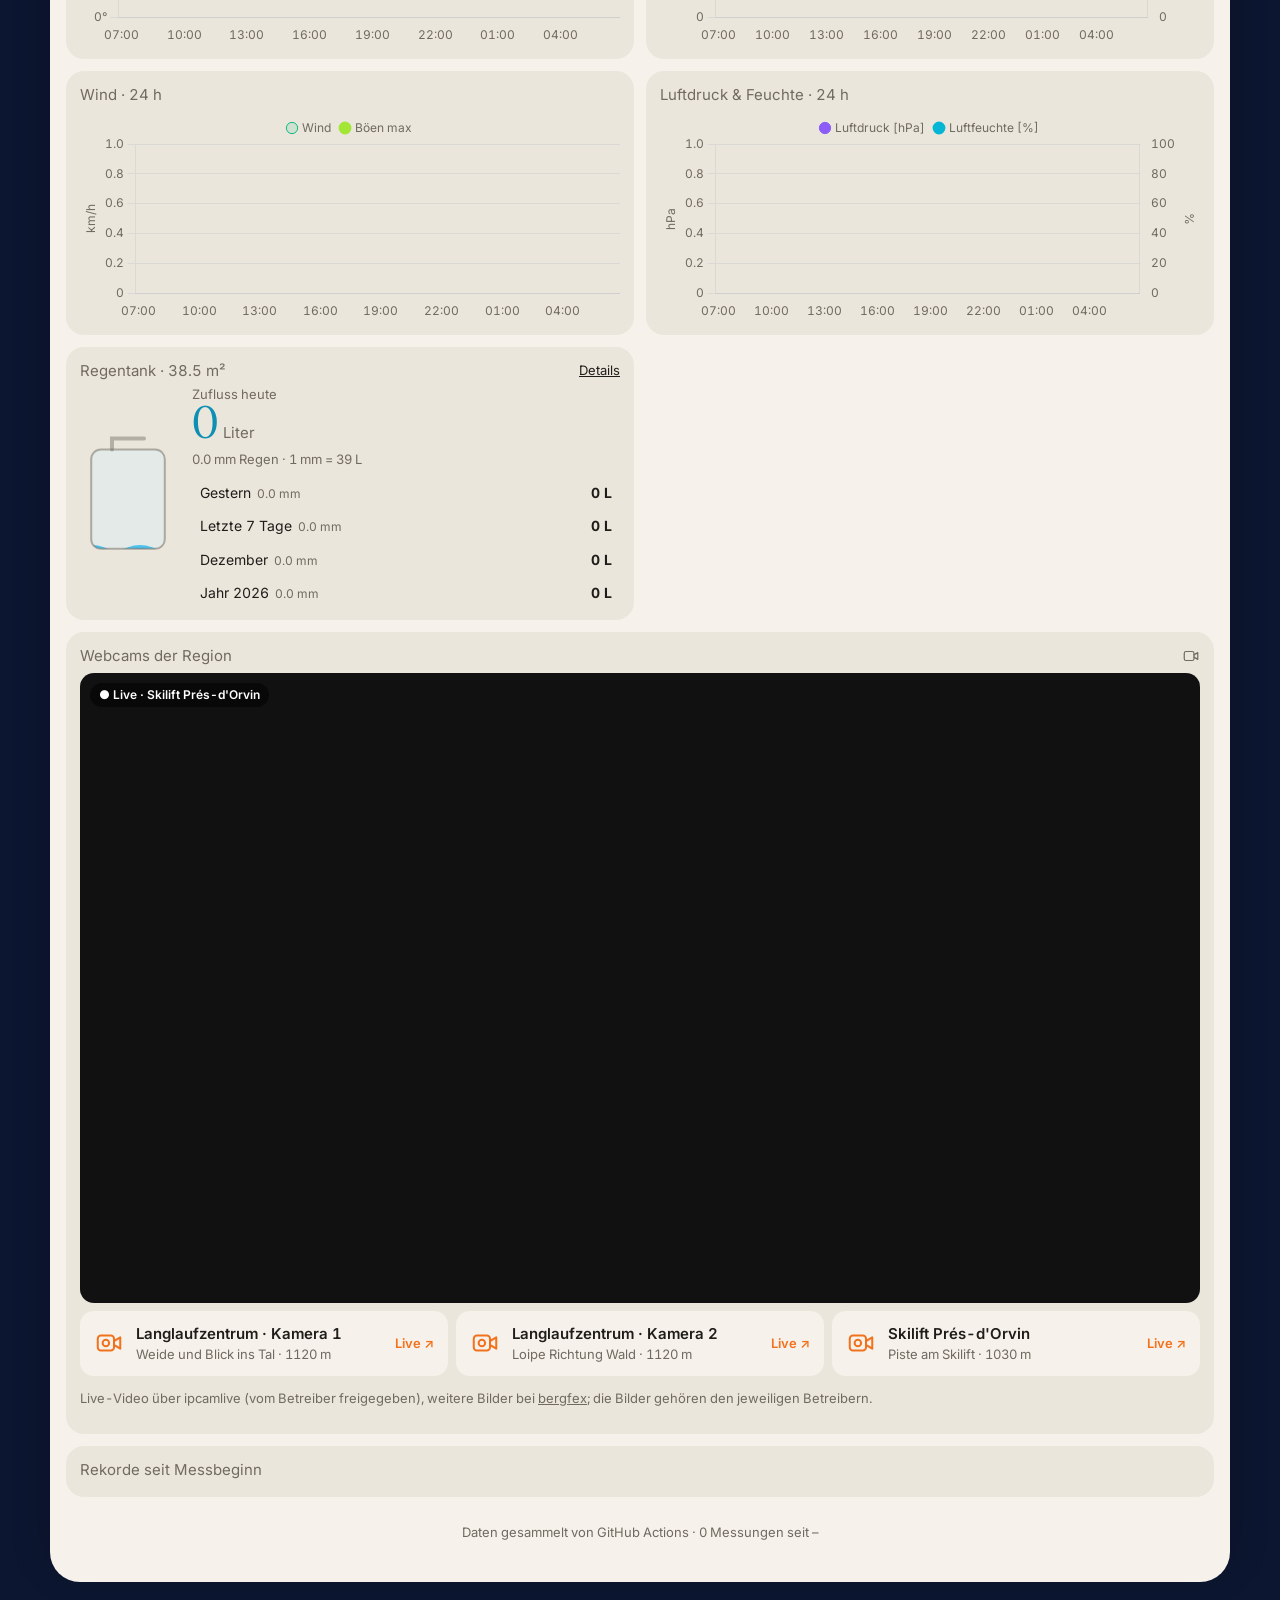
==== commit 68beed81: "Embed the ski lift live webcam via the operator's ipcamlive player Co-Authored-By: Claude Opus 5.5 <" ====
--- a/docs/index.html
+++ b/docs/index.html
@@ -154,6 +154,11 @@
 
     <article class="tile full" id="webcams">
       <div class="tile-head"><span>Webcams der Region</span><svg class="ti" viewBox="0 0 24 24"><rect x="3" y="6" width="13" height="12" rx="2.5"/><path d="M16 10.5l5-3v9l-5-3"/></svg></div>
+      <div class="cam-live">
+        <iframe src="https://g0.ipcamlive.com/player/player.php?alias=teleskicam01" title="Live-Webcam Skilift Prés-d'Orvin"
+          loading="lazy" allow="autoplay; fullscreen" allowfullscreen referrerpolicy="no-referrer-when-downgrade"></iframe>
+        <span class="cam-live-tag">● Live · Skilift Prés-d'Orvin</span>
+      </div>
       <div class="cams">
         <a class="cam" href="https://www.bergfex.ch/les-pres-d-orvin/webcams/c10047/" target="_blank" rel="noopener">
           <svg class="cam-ico" viewBox="0 0 24 24" aria-hidden="true"><rect x="3" y="6" width="13" height="12" rx="2.5"/><path d="M16 10.5l5-3v9l-5-3"/><circle cx="9.5" cy="12" r="2.6"/></svg>
@@ -171,7 +176,7 @@
           <span class="cam-go">Live ↗</span>
         </a>
       </div>
-      <p class="muted small">Live-Bilder bei <a href="https://www.bergfex.ch/les-pres-d-orvin/webcams/c22452/" target="_blank" rel="noopener">bergfex</a>; die Bilder gehören den jeweiligen Betreibern.</p>
+      <p class="muted small">Live-Video über ipcamlive (vom Betreiber freigegeben), weitere Bilder bei <a href="https://www.bergfex.ch/les-pres-d-orvin/webcams/c22452/" target="_blank" rel="noopener">bergfex</a>; die Bilder gehören den jeweiligen Betreibern.</p>
     </article>
 
     <article class="tile full">
--- a/docs/style.css
+++ b/docs/style.css
@@ -343,3 +343,7 @@
 .cam-txt b { font-weight: 600; }
 .cam-txt span { font-size: 13px; color: var(--muted); }
 .cam-go { margin-left: auto; font-size: 13px; font-weight: 600; color: var(--orange); white-space: nowrap; }
+
+.cam-live { position: relative; aspect-ratio: 16 / 9; border-radius: 14px; overflow: hidden; background: #111; margin: 6px 0 8px; }
+.cam-live iframe { position: absolute; inset: 0; width: 100%; height: 100%; border: 0; }
+.cam-live-tag { position: absolute; left: 10px; top: 10px; font-size: 12px; font-weight: 600; color: #fff; background: rgba(0,0,0,.55); padding: 3px 9px; border-radius: 999px; pointer-events: none; }
